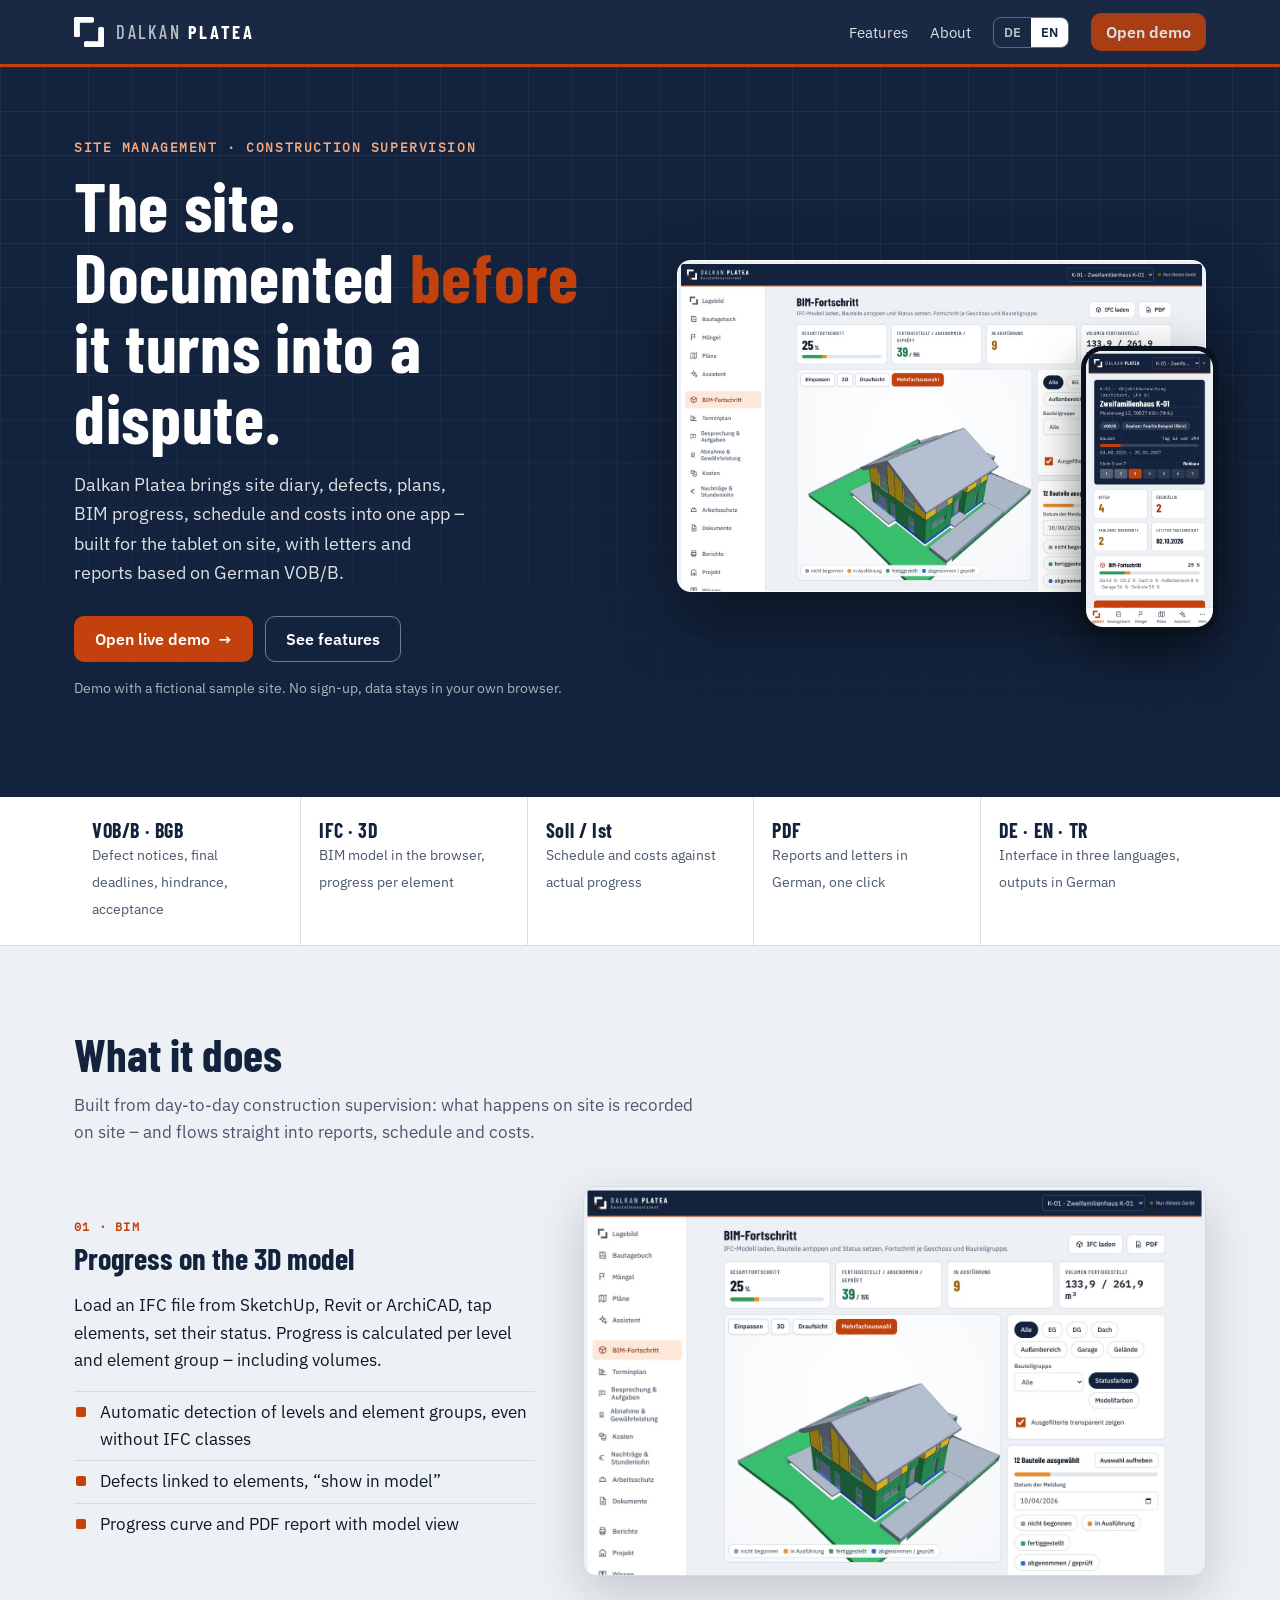
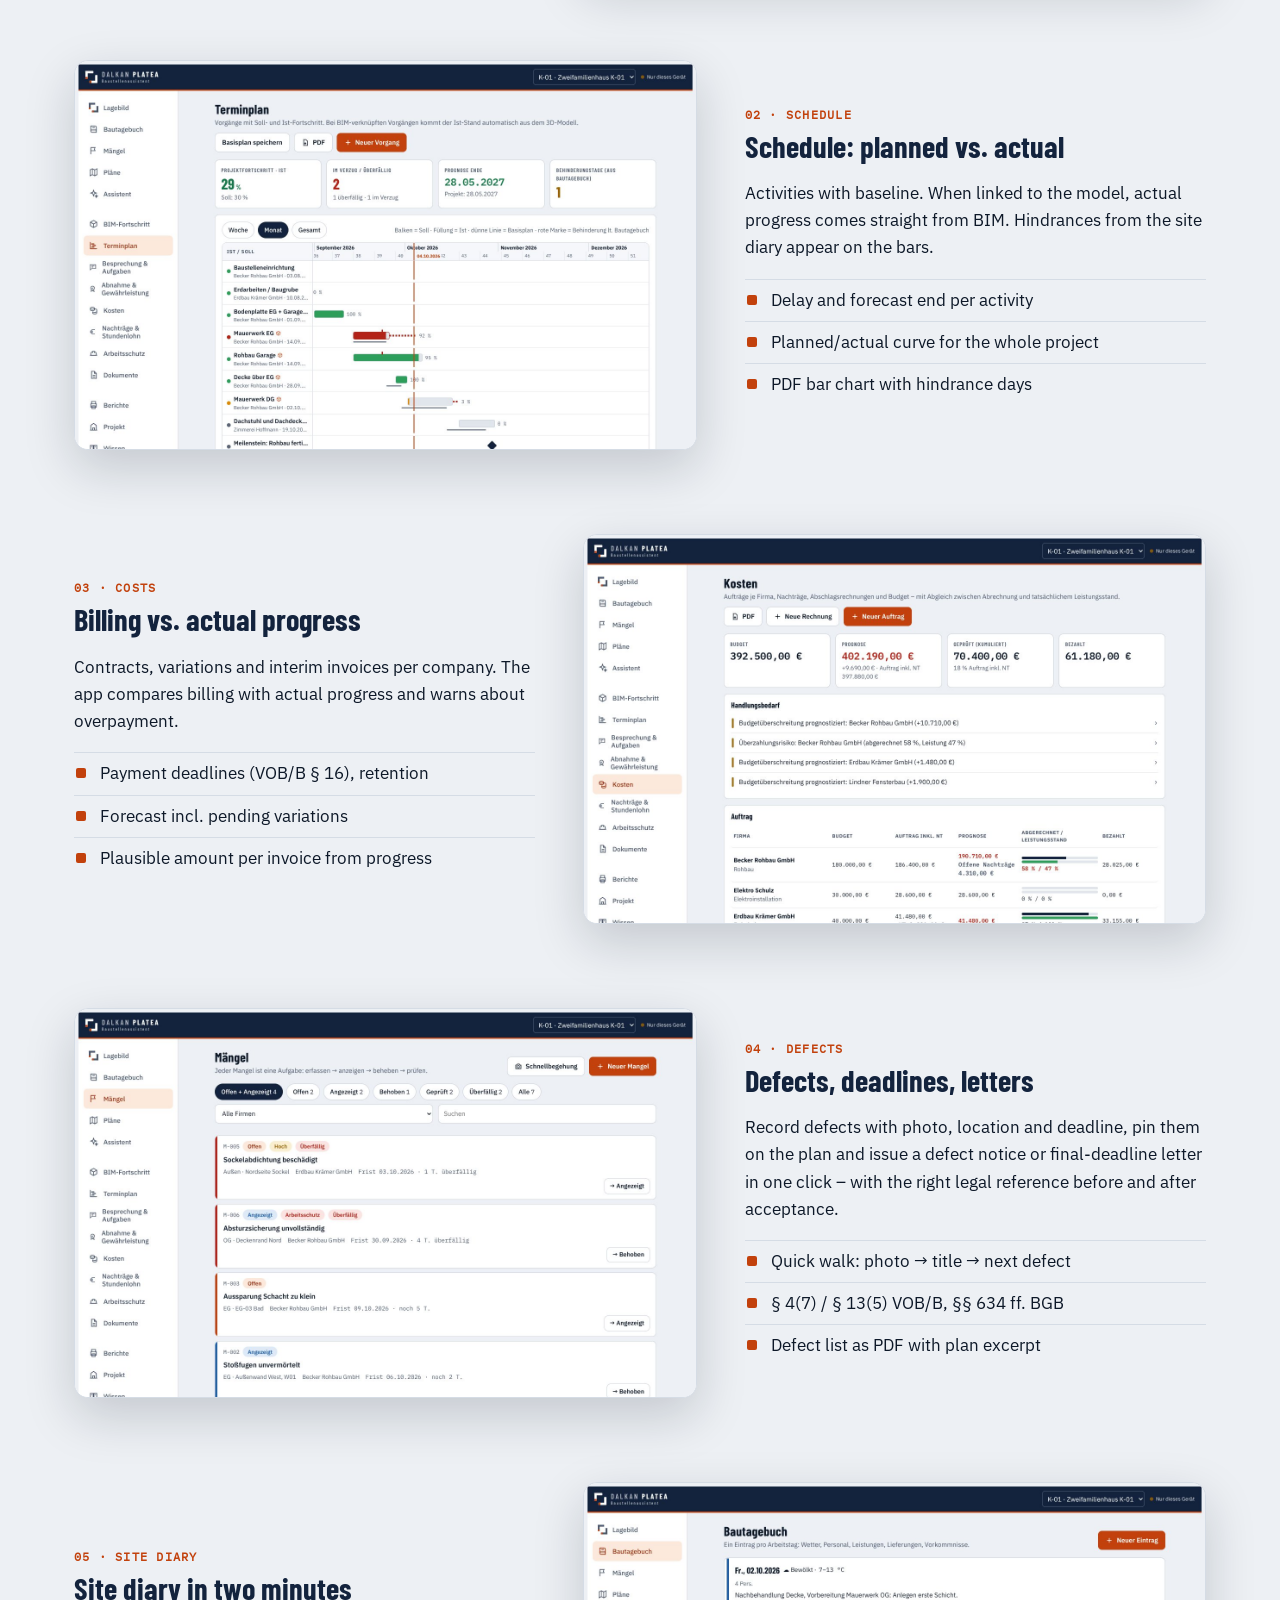
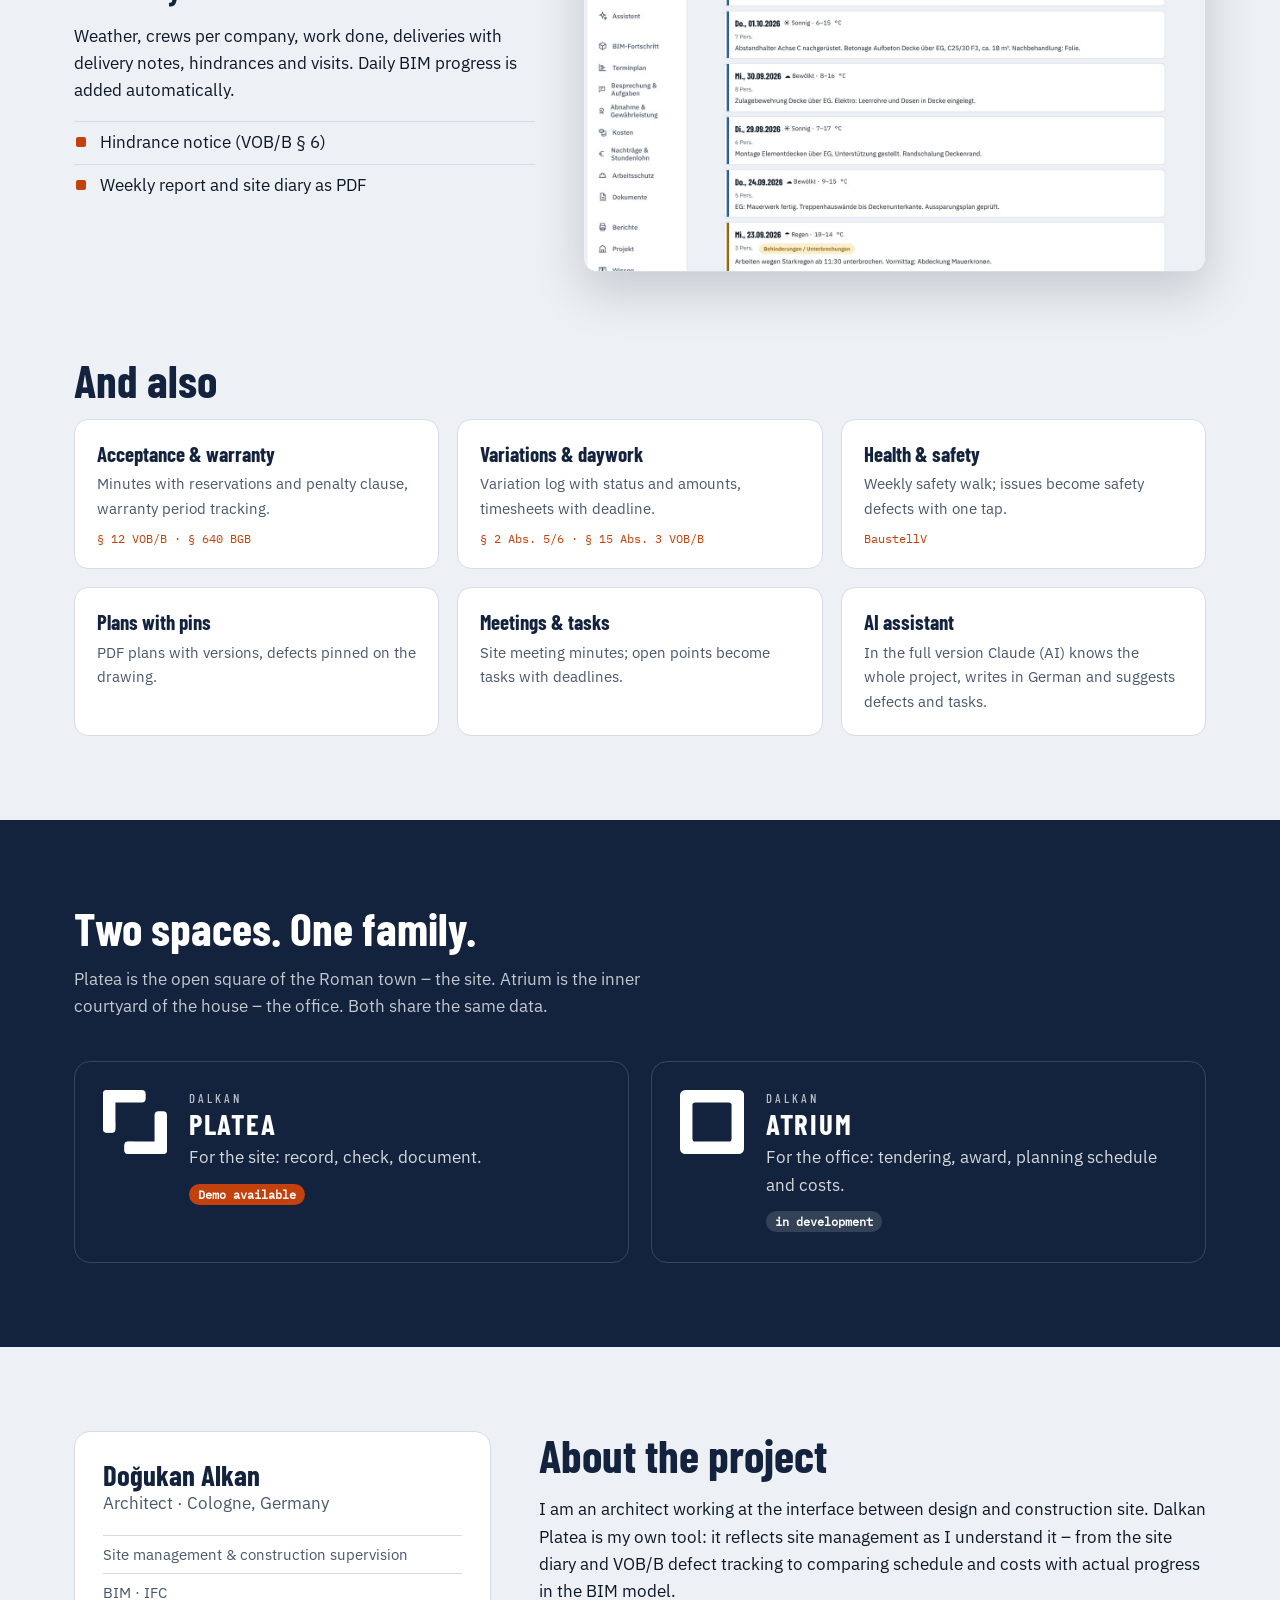
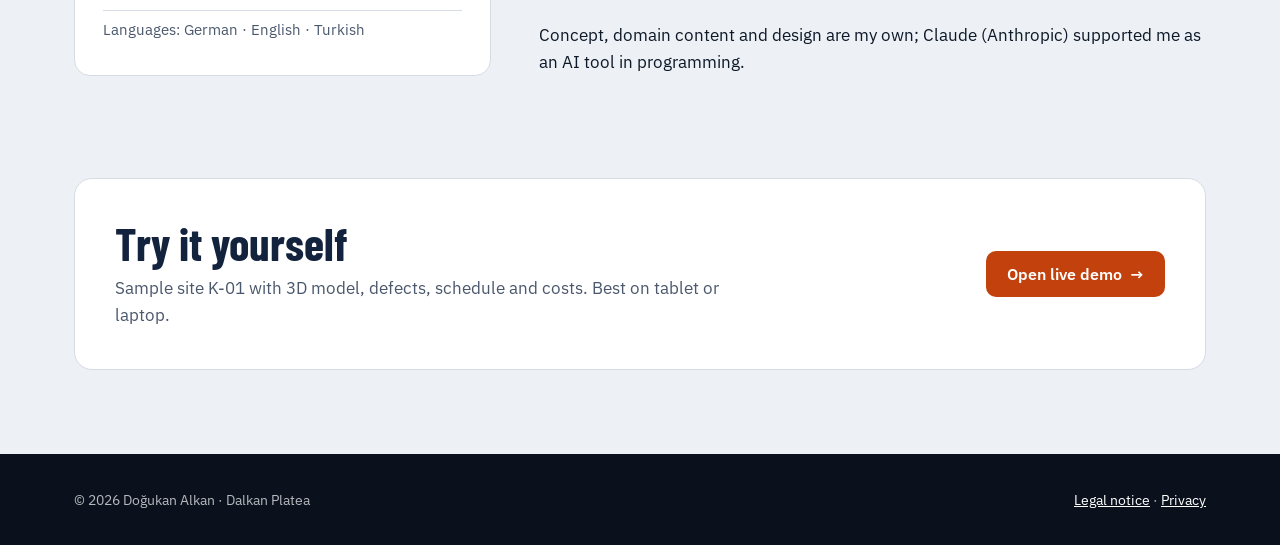
==== index.html @ f6ff1877 "Dalkan Platea: Startseite und Demo-App Co-Authored-By: Claude Opus 5.5 <noreply@anthropic.com> Claud" ====
<!doctype html>
<html lang="de">
<head>
<meta charset="utf-8">
<meta name="viewport" content="width=device-width,initial-scale=1">
<title>Dalkan Platea – Bauleitung digital</title>
<meta name="description" content="Dalkan Platea: Baustellen-App für Bauleitung und Objektüberwachung – Bautagebuch, Mängel, Pläne, BIM-Fortschritt, Terminplan und Kosten. Live-Demo.">
<meta name="theme-color" content="#13233D">
<link rel="icon" href="img/platea_icon.svg" type="image/svg+xml">
<link rel="apple-touch-icon" href="img/platea_app_icon_180.png">
<meta property="og:title" content="Dalkan Platea – Bauleitung digital">
<meta property="og:description" content="Bautagebuch, Mängel, Pläne, BIM-Fortschritt, Terminplan und Kosten in einer App. Live-Demo im Browser.">
<meta property="og:image" content="img/bim.jpg">
<style>
@font-face{font-family:"Barlow Condensed";font-weight:500;font-display:swap;src:url(fonts/barlowcond-500.woff) format("woff")}
@font-face{font-family:"Barlow Condensed";font-weight:600;font-display:swap;src:url(fonts/barlowcond-600.woff) format("woff")}
@font-face{font-family:"Barlow Condensed";font-weight:700;font-display:swap;src:url(fonts/barlowcond-700.woff) format("woff")}
@font-face{font-family:"IBM Plex Sans";font-weight:100 700;font-display:swap;src:url(fonts/plexsans-var.woff) format("woff")}
@font-face{font-family:"IBM Plex Mono";font-weight:400;font-display:swap;src:url(fonts/plexmono-400.woff) format("woff")}
:root{--navy:#13233D;--navy2:#0A111D;--ink:#0D1828;--muted:#4A576C;--line:#D5DCE5;--bg:#EDF0F4;--surface:#fff;--accent:#C2410C;--accent2:#9A3412;--soft:#FDE8DC;
  --fd:"Barlow Condensed","Arial Narrow",Arial,sans-serif;--fb:"IBM Plex Sans","Segoe UI",Roboto,Helvetica,Arial,sans-serif;--fm:"IBM Plex Mono",ui-monospace,Menlo,Consolas,monospace}
*{box-sizing:border-box}html{scroll-behavior:smooth}
body{margin:0;background:var(--bg);color:var(--ink);font:400 17px/1.6 var(--fb);-webkit-font-smoothing:antialiased}
a{color:inherit}img{max-width:100%;height:auto;display:block}
.wrap{max-width:1180px;margin:0 auto;padding:0 24px}
.lang-en [data-l=de],.lang-de [data-l=en]{display:none!important}
/* header */
header{position:sticky;top:0;z-index:20;background:rgba(19,35,61,.97);color:#fff;border-bottom:3px solid var(--accent)}
header .wrap{display:flex;align-items:center;gap:20px;height:64px}
.brand{display:flex;align-items:center;gap:12px;text-decoration:none}
.brand img{width:30px;height:30px;filter:brightness(0) invert(1)}
.brand .wm{font:700 1.15rem/1 var(--fd);letter-spacing:.14em}.brand .wm span{font-weight:500;opacity:.7;margin-right:.35em}
nav.top{margin-left:auto;display:flex;gap:22px;align-items:center;font-size:.95rem}
nav.top a{text-decoration:none;opacity:.85}nav.top a:hover{opacity:1}
.lang{display:flex;border:1px solid rgba(255,255,255,.3);border-radius:8px;overflow:hidden}
.lang button{background:none;border:0;color:#fff;font:600 .8rem var(--fb);padding:6px 10px;cursor:pointer;opacity:.7}
.lang button[aria-pressed=true]{background:#fff;color:var(--navy);opacity:1}
.btn{display:inline-flex;align-items:center;gap:8px;border-radius:10px;padding:12px 20px;font:600 1rem var(--fb);text-decoration:none;border:1px solid transparent;cursor:pointer}
.btn.primary{background:var(--accent);color:#fff}.btn.primary:hover{background:var(--accent2)}
.btn.ghost{border-color:rgba(255,255,255,.4);color:#fff}.btn.ghost:hover{background:rgba(255,255,255,.08)}
.btn.line{border-color:var(--line);background:#fff;color:var(--navy)}
@media(max-width:820px){nav.top a.nl{display:none}}
@media(max-width:560px){.brand .wm span{display:none}nav.top{gap:10px}header .btn{padding:7px 11px!important;font-size:.85rem}.lang button{padding:5px 8px}}
/* hero */
.hero{background:var(--navy);color:#fff;position:relative;overflow:hidden}
.hero::before{content:"";position:absolute;inset:0;background-image:linear-gradient(rgba(255,255,255,.05) 1px,transparent 1px),linear-gradient(90deg,rgba(255,255,255,.05) 1px,transparent 1px);background-size:44px 44px;mask-image:linear-gradient(180deg,#000 30%,transparent)}
.hero .wrap{position:relative;display:grid;grid-template-columns:1.05fr 1fr;gap:48px;align-items:center;padding-top:72px;padding-bottom:84px}
.kicker{font:600 .82rem var(--fm);letter-spacing:.12em;text-transform:uppercase;color:#F5A97F}
.hero h1{font:700 clamp(2.6rem,5.4vw,4.4rem)/1.02 var(--fd);letter-spacing:.01em;margin:14px 0 18px}
.hero h1 em{font-style:normal;color:var(--accent)}
.hero p.lead{font-size:1.15rem;opacity:.86;max-width:36ch;margin:0 0 28px}
.cta{display:flex;gap:12px;flex-wrap:wrap}
.hero .shots{position:relative}
.frame{border-radius:14px;overflow:hidden;box-shadow:0 30px 70px rgba(0,0,0,.45);border:1px solid rgba(255,255,255,.12);background:#fff}
.hero .phone{position:absolute;right:-12px;bottom:-40px;width:26%;border-radius:22px;border:5px solid #0A111D;box-shadow:0 20px 50px rgba(0,0,0,.5);overflow:hidden}
.note{font-size:.85rem;opacity:.65;margin-top:16px}
@media(max-width:900px){.hero .wrap{grid-template-columns:1fr;padding-top:48px}.hero .phone{width:34%;right:8px}}
/* facts */
.facts{background:#fff;border-bottom:1px solid var(--line)}
.facts .wrap{display:grid;grid-template-columns:repeat(5,1fr);gap:0}
.fact{padding:22px 18px;border-left:1px solid var(--line)}.fact:first-child{border-left:0}
.fact b{display:block;font:700 1.25rem/1.1 var(--fd);letter-spacing:.03em;color:var(--navy)}.fact span{font-size:.88rem;color:var(--muted)}
@media(max-width:900px){.facts .wrap{grid-template-columns:1fr 1fr}.fact{border-left:0;border-top:1px solid var(--line)}}
/* sections */
section.s{padding:84px 0}
h2{font:700 clamp(2rem,3.6vw,2.9rem)/1.05 var(--fd);margin:0 0 14px;color:var(--navy)}
.sub{color:var(--muted);max-width:62ch;margin:0 0 40px}
.feat{display:grid;grid-template-columns:1fr 1.35fr;gap:48px;align-items:center;margin:0 0 84px}
.feat:nth-child(even){grid-template-columns:1.35fr 1fr}.feat:nth-child(even) .txt{order:2}
.feat:last-child{margin-bottom:0}
.feat h3{font:700 1.9rem/1.1 var(--fd);color:var(--navy);margin:8px 0 12px}
.feat .tag{font:600 .78rem var(--fm);letter-spacing:.1em;color:var(--accent);text-transform:uppercase}
.feat ul{padding:0;margin:16px 0 0;list-style:none}.feat li{padding:7px 0 7px 26px;position:relative;border-top:1px solid var(--line)}
.feat li::before{content:"";position:absolute;left:2px;top:15px;width:10px;height:10px;background:var(--accent);border-radius:2px}
.feat .frame{box-shadow:0 18px 50px rgba(13,24,40,.18);border-color:var(--line)}
@media(max-width:900px){.feat,.feat:nth-child(even){grid-template-columns:1fr;gap:22px}.feat:nth-child(even) .txt{order:0}}
.grid{display:grid;grid-template-columns:repeat(3,1fr);gap:18px}
.card{background:#fff;border:1px solid var(--line);border-radius:14px;padding:22px}
.card h4{font:700 1.3rem/1.15 var(--fd);margin:0 0 6px;color:var(--navy)}.card p{margin:0;color:var(--muted);font-size:.95rem}
.card .ref{font:400 .78rem var(--fm);color:var(--accent);margin-top:10px;display:block}
@media(max-width:900px){.grid{grid-template-columns:1fr}}
.dark{background:var(--navy);color:#fff}.dark h2{color:#fff}.dark .sub{color:rgba(255,255,255,.75)}
.twins{display:grid;grid-template-columns:1fr 1fr;gap:22px}
.twin{border:1px solid rgba(255,255,255,.16);border-radius:16px;padding:28px;display:flex;gap:22px;align-items:flex-start}
.twin img{width:64px;height:64px;filter:brightness(0) invert(1)}
.twin h3{font:700 1.8rem/1 var(--fd);letter-spacing:.06em;margin:0 0 4px}.twin h3 small{display:block;font:500 .8rem var(--fd);letter-spacing:.24em;opacity:.7;margin-bottom:4px}
.twin p{margin:6px 0 0;opacity:.82}.pill{display:inline-block;font:600 .75rem var(--fm);padding:3px 9px;border-radius:999px;background:var(--accent);margin-top:12px}
.pill.off{background:rgba(255,255,255,.14)}
@media(max-width:820px){.twins{grid-template-columns:1fr}}
.about{display:grid;grid-template-columns:1fr 1.6fr;gap:48px;align-items:start}
.about .who{background:#fff;border:1px solid var(--line);border-radius:16px;padding:28px}
.about .who b{font:700 1.8rem/1.05 var(--fd);color:var(--navy);display:block}.about .who span{color:var(--muted)}
.about .who ul{list-style:none;padding:0;margin:18px 0 0;font-size:.95rem}.about .who li{padding:6px 0;border-top:1px solid var(--line)}
@media(max-width:820px){.about{grid-template-columns:1fr}}
.demo-box{background:#fff;border:1px solid var(--line);border-radius:18px;padding:40px;display:flex;gap:30px;align-items:center;justify-content:space-between;flex-wrap:wrap}
.demo-box h2{margin:0}
footer{background:var(--navy2);color:rgba(255,255,255,.7);font-size:.9rem;padding:34px 0}
footer .wrap{display:flex;gap:18px;justify-content:space-between;flex-wrap:wrap}footer a{color:#fff}
</style>
</head>
<body class="lang-de">
<header><div class="wrap">
  <a class="brand" href="#top"><img src="img/platea.svg" alt=""><span class="wm"><span>DALKAN</span>PLATEA</span></a>
  <nav class="top">
    <a class="nl" href="#funktionen"><span data-l="de">Funktionen</span><span data-l="en">Features</span></a>
    <a class="nl" href="#ueber"><span data-l="de">Über mich</span><span data-l="en">About</span></a>
    <div class="lang" role="group" aria-label="Sprache"><button data-set="de" aria-pressed="true">DE</button><button data-set="en" aria-pressed="false">EN</button></div>
    <a class="btn primary" href="app/" style="padding:8px 14px;white-space:nowrap"><span data-l="de">Demo öffnen</span><span data-l="en">Open demo</span></a>
  </nav>
</div></header>

<section class="hero" id="top"><div class="wrap">
  <div>
    <div class="kicker"><span data-l="de">Bauleitung · Objektüberwachung · LPH 8</span><span data-l="en">Site management · Construction supervision</span></div>
    <h1><span data-l="de">Die Baustelle.<br>Dokumentiert, <em>bevor</em> es Streit gibt.</span><span data-l="en">The site.<br>Documented <em>before</em> it turns into a dispute.</span></h1>
    <p class="lead"><span data-l="de">Dalkan Platea bündelt Bautagebuch, Mängel, Pläne, BIM-Fortschritt, Terminplan und Kosten in einer App – für das Tablet auf der Baustelle, mit Schreiben und Berichten nach VOB/B.</span><span data-l="en">Dalkan Platea brings site diary, defects, plans, BIM progress, schedule and costs into one app – built for the tablet on site, with letters and reports based on German VOB/B.</span></p>
    <div class="cta"><a class="btn primary" href="app/"><span data-l="de">Live-Demo öffnen</span><span data-l="en">Open live demo</span> →</a><a class="btn ghost" href="#funktionen"><span data-l="de">Funktionen ansehen</span><span data-l="en">See features</span></a></div>
    <p class="note"><span data-l="de">Demo mit fiktiver Musterbaustelle. Keine Anmeldung, Daten bleiben im eigenen Browser.</span><span data-l="en">Demo with a fictional sample site. No sign-up, data stays in your own browser.</span></p>
  </div>
  <div class="shots"><div class="frame"><img src="img/bim.jpg" alt="BIM-Fortschritt am IFC-Modell" width="1440" height="900"></div><div class="phone"><img src="img/lage_m.jpg" alt="Lagebild auf dem Smartphone"></div></div>
</div></section>

<div class="facts"><div class="wrap">
  <div class="fact"><b>VOB/B · BGB</b><span data-l="de">Mängelanzeige, Nachfrist, Behinderung, Abnahme</span><span data-l="en">Defect notices, final deadlines, hindrance, acceptance</span></div>
  <div class="fact"><b>IFC · 3D</b><span data-l="de">BIM-Modell direkt im Browser, Fortschritt je Bauteil</span><span data-l="en">BIM model in the browser, progress per element</span></div>
  <div class="fact"><b>Soll / Ist</b><span data-l="de">Terminplan und Kosten am realen Leistungsstand</span><span data-l="en">Schedule and costs against actual progress</span></div>
  <div class="fact"><b>PDF</b><span data-l="de">Berichte und Schreiben auf Deutsch, auf Knopfdruck</span><span data-l="en">Reports and letters in German, one click</span></div>
  <div class="fact"><b>DE · EN · TR</b><span data-l="de">Oberfläche dreisprachig, Ausgaben auf Deutsch</span><span data-l="en">Interface in three languages, outputs in German</span></div>
</div></div>

<section class="s" id="funktionen"><div class="wrap">
  <h2><span data-l="de">Was die App kann</span><span data-l="en">What it does</span></h2>
  <p class="sub"><span data-l="de">Entstanden aus dem Alltag der Objektüberwachung: Was auf der Baustelle passiert, wird dort erfasst – und landet sofort in Bericht, Termin und Kosten.</span><span data-l="en">Built from day-to-day construction supervision: what happens on site is recorded on site – and flows straight into reports, schedule and costs.</span></p>

  <div class="feat"><div class="txt"><div class="tag">01 · BIM</div><h3><span data-l="de">Baufortschritt am 3D-Modell</span><span data-l="en">Progress on the 3D model</span></h3>
    <p><span data-l="de">IFC-Datei aus SketchUp, Revit oder ArchiCAD laden, Bauteile antippen, Status setzen. Der Fortschritt wird je Geschoss und Bauteilgruppe berechnet – inklusive Volumen.</span><span data-l="en">Load an IFC file from SketchUp, Revit or ArchiCAD, tap elements, set their status. Progress is calculated per level and element group – including volumes.</span></p>
    <ul><li><span data-l="de">Automatische Erkennung von Geschossen und Bauteilgruppen, auch bei Modellen ohne IFC-Klassen</span><span data-l="en">Automatic detection of levels and element groups, even without IFC classes</span></li><li><span data-l="de">Mängel direkt am Bauteil, „Im Modell zeigen“</span><span data-l="en">Defects linked to elements, “show in model”</span></li><li><span data-l="de">Fortschrittskurve und PDF-Bericht mit Modellansicht</span><span data-l="en">Progress curve and PDF report with model view</span></li></ul></div>
    <div class="frame"><img src="img/bim.jpg" alt="" loading="lazy" width="1440" height="900"></div></div>

  <div class="feat"><div class="txt"><div class="tag">02 · <span data-l="de">Termine</span><span data-l="en">Schedule</span></div><h3><span data-l="de">Terminplan mit Soll-Ist-Vergleich</span><span data-l="en">Schedule: planned vs. actual</span></h3>
    <p><span data-l="de">Vorgänge mit Basisplan. Ist der Vorgang mit dem Modell verknüpft, kommt der Ist-Stand automatisch aus dem BIM-Fortschritt. Behinderungen aus dem Bautagebuch erscheinen direkt im Balken.</span><span data-l="en">Activities with baseline. When linked to the model, actual progress comes straight from BIM. Hindrances from the site diary appear on the bars.</span></p>
    <ul><li><span data-l="de">Verzug und Prognose-Ende je Vorgang</span><span data-l="en">Delay and forecast end per activity</span></li><li><span data-l="de">Soll-Ist-Kurve für das Gesamtprojekt</span><span data-l="en">Planned/actual curve for the whole project</span></li><li><span data-l="de">PDF-Balkenplan mit Behinderungstagen</span><span data-l="en">PDF bar chart with hindrance days</span></li></ul></div>
    <div class="frame"><img src="img/termine.jpg" alt="" loading="lazy" width="1440" height="900"></div></div>

  <div class="feat"><div class="txt"><div class="tag">03 · <span data-l="de">Kosten</span><span data-l="en">Costs</span></div><h3><span data-l="de">Abrechnung gegen Leistungsstand</span><span data-l="en">Billing vs. actual progress</span></h3>
    <p><span data-l="de">Aufträge, Nachträge und Abschlagsrechnungen je Firma. Die App vergleicht die Abrechnung mit dem tatsächlichen Leistungsstand und warnt vor Überzahlung.</span><span data-l="en">Contracts, variations and interim invoices per company. The app compares billing with actual progress and warns about overpayment.</span></p>
    <ul><li><span data-l="de">Prüffristen nach VOB/B § 16, Sicherheitseinbehalt</span><span data-l="en">Payment deadlines (VOB/B § 16), retention</span></li><li><span data-l="de">Prognose inklusive offener Nachträge</span><span data-l="en">Forecast incl. pending variations</span></li><li><span data-l="de">Plausibler Betrag je Rechnung aus dem Leistungsstand</span><span data-l="en">Plausible amount per invoice from progress</span></li></ul></div>
    <div class="frame"><img src="img/kosten.jpg" alt="" loading="lazy" width="1440" height="900"></div></div>

  <div class="feat"><div class="txt"><div class="tag">04 · <span data-l="de">Mängel</span><span data-l="en">Defects</span></div><h3><span data-l="de">Mängel, Fristen, Schreiben</span><span data-l="en">Defects, deadlines, letters</span></h3>
    <p><span data-l="de">Mängel mit Foto, Ort und Frist erfassen, auf dem Plan verorten und mit einem Klick als Mängelanzeige oder Nachfristsetzung versenden – mit dem passenden Paragraphen vor und nach der Abnahme.</span><span data-l="en">Record defects with photo, location and deadline, pin them on the plan and issue a defect notice or final-deadline letter in one click – with the right legal reference before and after acceptance.</span></p>
    <ul><li><span data-l="de">Schnellbegehung: Foto → Titel → nächster Mangel</span><span data-l="en">Quick walk: photo → title → next defect</span></li><li><span data-l="de">§ 4 Abs. 7 / § 13 Abs. 5 VOB/B, §§ 634 ff. BGB</span><span data-l="en">§ 4(7) / § 13(5) VOB/B, §§ 634 ff. BGB</span></li><li><span data-l="de">Mängelliste als PDF mit Planausschnitt</span><span data-l="en">Defect list as PDF with plan excerpt</span></li></ul></div>
    <div class="frame"><img src="img/defects.jpg" alt="" loading="lazy" width="1440" height="900"></div></div>

  <div class="feat"><div class="txt"><div class="tag">05 · <span data-l="de">Bautagebuch</span><span data-l="en">Site diary</span></div><h3><span data-l="de">Bautagebuch in zwei Minuten</span><span data-l="en">Site diary in two minutes</span></h3>
    <p><span data-l="de">Wetter, Personal je Firma, Leistungen, Lieferungen mit Lieferscheinen, Behinderungen und Besuche. Der Tagesfortschritt aus dem BIM-Modell wird automatisch ergänzt.</span><span data-l="en">Weather, crews per company, work done, deliveries with delivery notes, hindrances and visits. Daily BIM progress is added automatically.</span></p>
    <ul><li><span data-l="de">Behinderungsanzeige nach § 6 VOB/B</span><span data-l="en">Hindrance notice (VOB/B § 6)</span></li><li><span data-l="de">Wochenbericht und Bautagebuch als PDF</span><span data-l="en">Weekly report and site diary as PDF</span></li></ul></div>
    <div class="frame"><img src="img/diary.jpg" alt="" loading="lazy" width="1440" height="900"></div></div>
</div></section>

<section class="s" style="padding-top:0"><div class="wrap">
  <h2><span data-l="de">Und außerdem</span><span data-l="en">And also</span></h2>
  <div class="grid">
    <div class="card"><h4><span data-l="de">Abnahme &amp; Gewährleistung</span><span data-l="en">Acceptance &amp; warranty</span></h4><p><span data-l="de">Protokolle mit Vorbehalten und Vertragsstrafe, Überwachung der Gewährleistungsfristen.</span><span data-l="en">Minutes with reservations and penalty clause, warranty period tracking.</span></p><span class="ref">§ 12 VOB/B · § 640 BGB</span></div>
    <div class="card"><h4><span data-l="de">Nachträge &amp; Stundenlohn</span><span data-l="en">Variations &amp; daywork</span></h4><p><span data-l="de">Nachtragsübersicht mit Status und Beträgen, Stundenzettel mit Frist.</span><span data-l="en">Variation log with status and amounts, timesheets with deadline.</span></p><span class="ref">§ 2 Abs. 5/6 · § 15 Abs. 3 VOB/B</span></div>
    <div class="card"><h4><span data-l="de">Arbeitsschutz</span><span data-l="en">Health &amp; safety</span></h4><p><span data-l="de">Wöchentliche Sicherheitsbegehung; Mängel mit einem Tipp als Arbeitsschutz-Mangel.</span><span data-l="en">Weekly safety walk; issues become safety defects with one tap.</span></p><span class="ref">BaustellV</span></div>
    <div class="card"><h4><span data-l="de">Pläne mit Pins</span><span data-l="en">Plans with pins</span></h4><p><span data-l="de">PDF-Pläne mit Versionen, Mängel direkt auf dem Plan verortet.</span><span data-l="en">PDF plans with versions, defects pinned on the drawing.</span></p></div>
    <div class="card"><h4><span data-l="de">Besprechungen &amp; Aufgaben</span><span data-l="en">Meetings &amp; tasks</span></h4><p><span data-l="de">Baubesprechungsprotokolle, offene Punkte werden zu Aufgaben mit Frist.</span><span data-l="en">Site meeting minutes; open points become tasks with deadlines.</span></p></div>
    <div class="card"><h4><span data-l="de">KI-Assistent</span><span data-l="en">AI assistant</span></h4><p><span data-l="de">In der Vollversion kennt Claude (KI) das ganze Projekt, formuliert Texte auf Deutsch und schlägt Mängel und Aufgaben vor.</span><span data-l="en">In the full version Claude (AI) knows the whole project, writes in German and suggests defects and tasks.</span></p></div>
  </div>
</div></section>

<section class="s dark"><div class="wrap">
  <h2><span data-l="de">Zwei Räume. Eine Familie.</span><span data-l="en">Two spaces. One family.</span></h2>
  <p class="sub"><span data-l="de">Platea ist der offene Platz der römischen Stadt – die Baustelle. Atrium ist der Innenhof des Hauses – das Büro. Beide teilen dieselben Daten.</span><span data-l="en">Platea is the open square of the Roman town – the site. Atrium is the inner courtyard of the house – the office. Both share the same data.</span></p>
  <div class="twins">
    <div class="twin"><img src="img/platea.svg" alt=""><div><h3><small>DALKAN</small>PLATEA</h3><p><span data-l="de">Für die Baustelle: erfassen, prüfen, dokumentieren.</span><span data-l="en">For the site: record, check, document.</span></p><span class="pill"><span data-l="de">Demo verfügbar</span><span data-l="en">Demo available</span></span></div></div>
    <div class="twin"><img src="img/atrium.svg" alt=""><div><h3><small>DALKAN</small>ATRIUM</h3><p><span data-l="de">Für das Büro: Ausschreibung, Vergabe, Termine und Kosten planen.</span><span data-l="en">For the office: tendering, award, planning schedule and costs.</span></p><span class="pill off"><span data-l="de">in Entwicklung</span><span data-l="en">in development</span></span></div></div>
  </div>
</div></section>

<section class="s" id="ueber"><div class="wrap about">
  <div class="who"><b>Doğukan Alkan</b><span data-l="de">Architekt · Köln</span><span data-l="en">Architect · Cologne, Germany</span>
    <ul><li><span data-l="de">Bauleitung &amp; Objektüberwachung (LPH 8)</span><span data-l="en">Site management &amp; construction supervision</span></li><li><span data-l="de">BIM · IFC</span><span data-l="en">BIM · IFC</span></li><li><span data-l="de">Sprachen: Deutsch · Englisch · Türkisch</span><span data-l="en">Languages: German · English · Turkish</span></li></ul></div>
  <div><h2><span data-l="de">Über das Projekt</span><span data-l="en">About the project</span></h2>
    <p><span data-l="de">Ich bin Architekt und arbeite an der Schnittstelle zwischen Planung und Baustelle. Dalkan Platea ist mein eigenes Werkzeug: Es bildet die Abläufe der Bauleitung so ab, wie ich sie verstehe – vom Bautagebuch über die Mängelverfolgung nach VOB/B bis zum Abgleich von Terminplan und Kosten mit dem tatsächlichen Baufortschritt im BIM-Modell.</span><span data-l="en">I am an architect working at the interface between design and construction site. Dalkan Platea is my own tool: it reflects site management as I understand it – from the site diary and VOB/B defect tracking to comparing schedule and costs with actual progress in the BIM model.</span></p>
    <p><span data-l="de">Konzept, Fachinhalte und Gestaltung stammen von mir; bei der Programmierung hat mich Claude (Anthropic) als KI-Werkzeug unterstützt.</span><span data-l="en">Concept, domain content and design are my own; Claude (Anthropic) supported me as an AI tool in programming.</span></p>
  </div>
</div></section>

<section class="s" style="padding-top:0"><div class="wrap"><div class="demo-box">
  <div><h2><span data-l="de">Selbst ausprobieren</span><span data-l="en">Try it yourself</span></h2><p class="sub" style="margin:8px 0 0"><span data-l="de">Musterbaustelle K-01 mit 3D-Modell, Mängeln, Terminplan und Kosten. Am besten auf Tablet oder Laptop.</span><span data-l="en">Sample site K-01 with 3D model, defects, schedule and costs. Best on tablet or laptop.</span></p></div>
  <a class="btn primary" href="app/"><span data-l="de">Live-Demo öffnen</span><span data-l="en">Open live demo</span> →</a>
</div></div></section>

<footer><div class="wrap"><span>© 2026 Doğukan Alkan · Dalkan Platea</span><span><a href="impressum.html"><span data-l="de">Impressum</span><span data-l="en">Legal notice</span></a> · <a href="datenschutz.html"><span data-l="de">Datenschutz</span><span data-l="en">Privacy</span></a></span></div></footer>
<script>
(function(){var b=document.body,set=function(l){b.className='lang-'+l;document.documentElement.lang=l;document.querySelectorAll('.lang button').forEach(function(x){x.setAttribute('aria-pressed',x.dataset.set===l)});try{localStorage.setItem('dp.lang',l)}catch(e){}};
var l=null;try{l=localStorage.getItem('dp.lang')}catch(e){}if(!l)l=(navigator.language||'').slice(0,2)==='en'?'en':'de';set(l==='en'?'en':'de');
document.querySelectorAll('.lang button').forEach(function(x){x.addEventListener('click',function(){set(x.dataset.set)})})})();
</script>
</body>
</html>
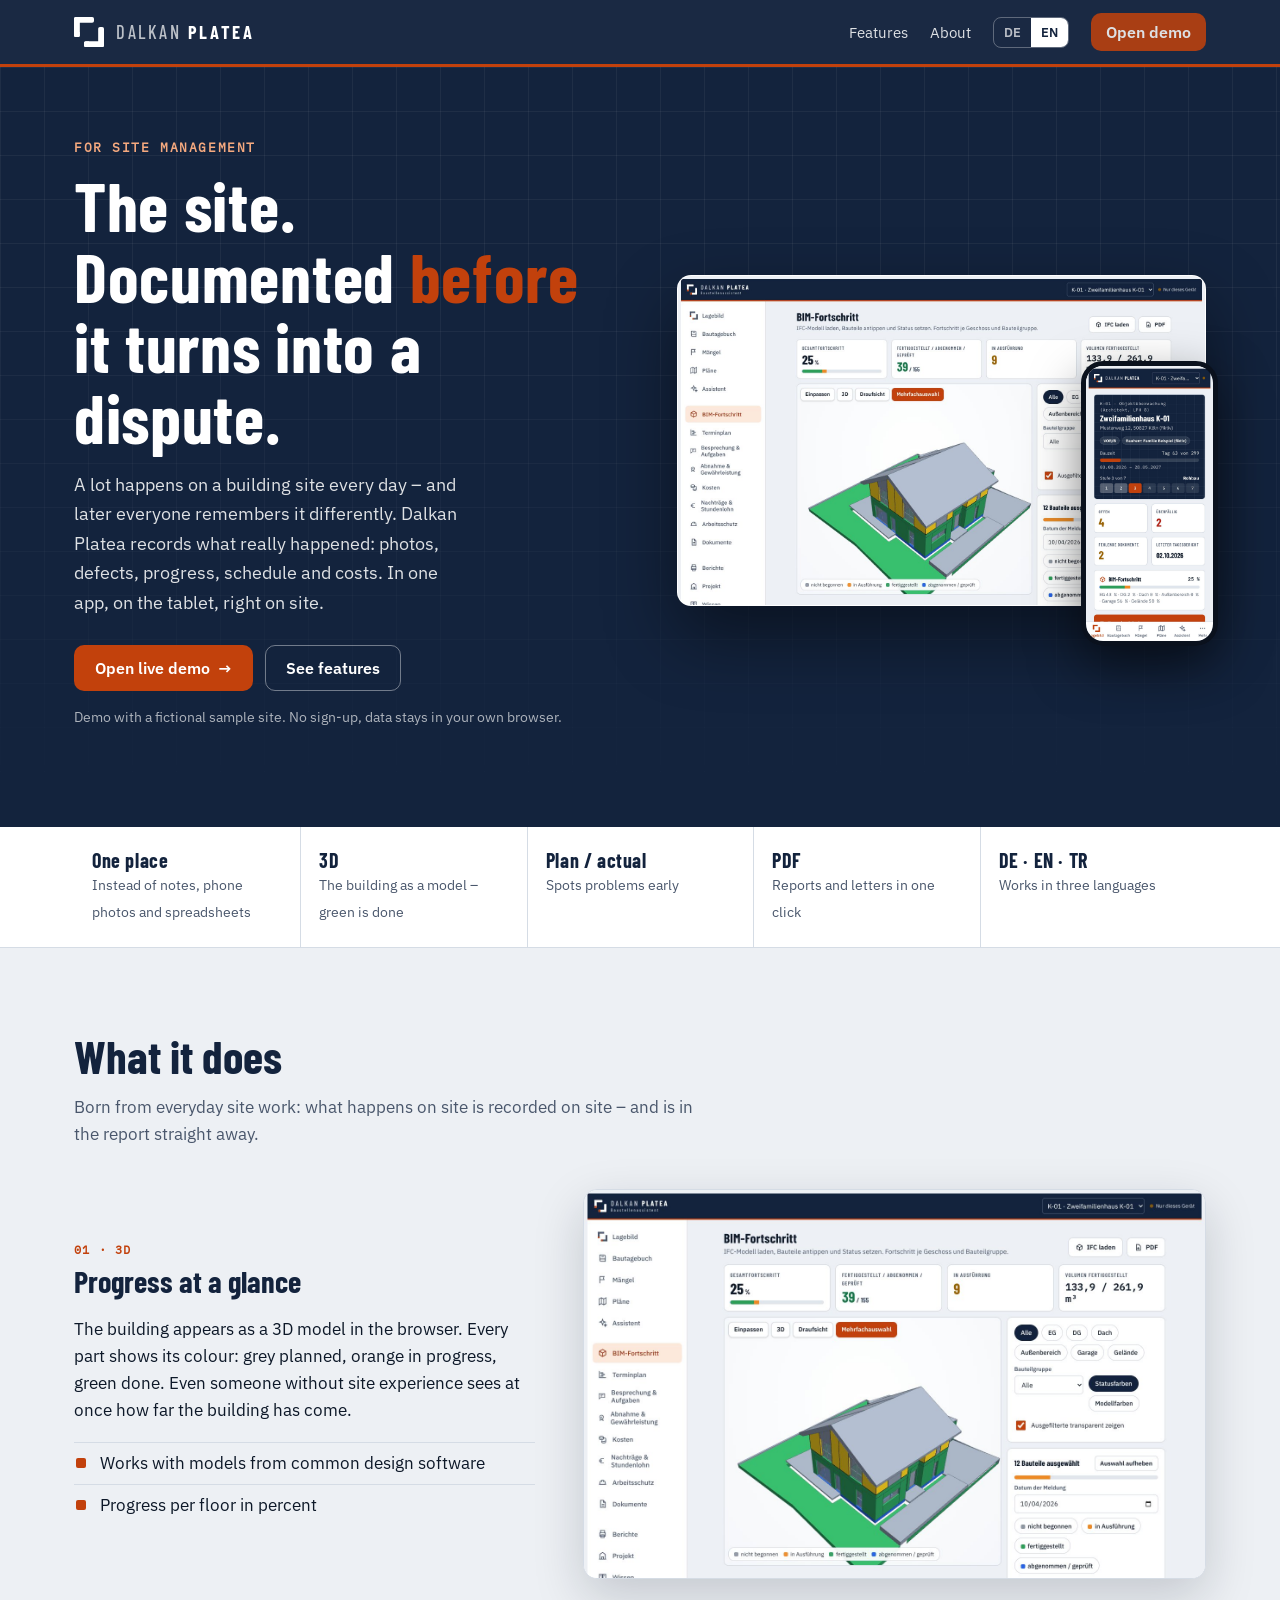
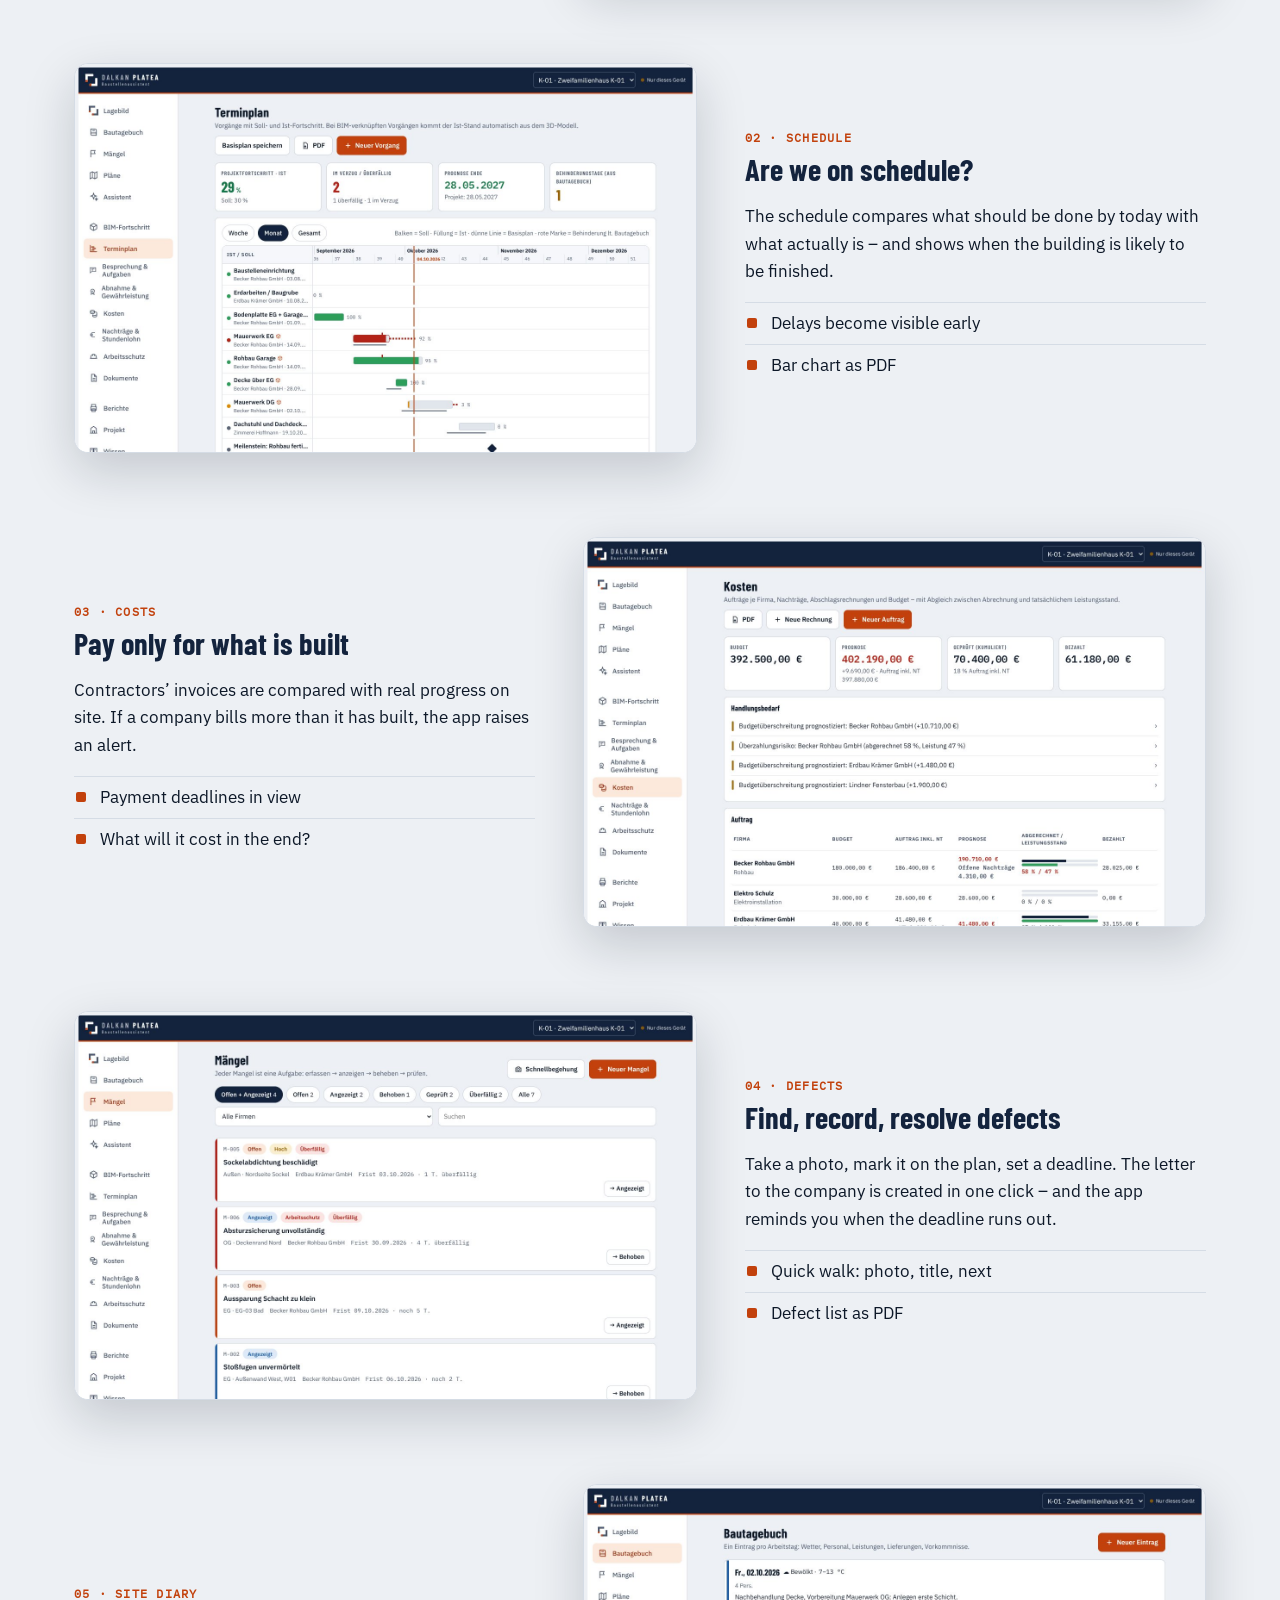
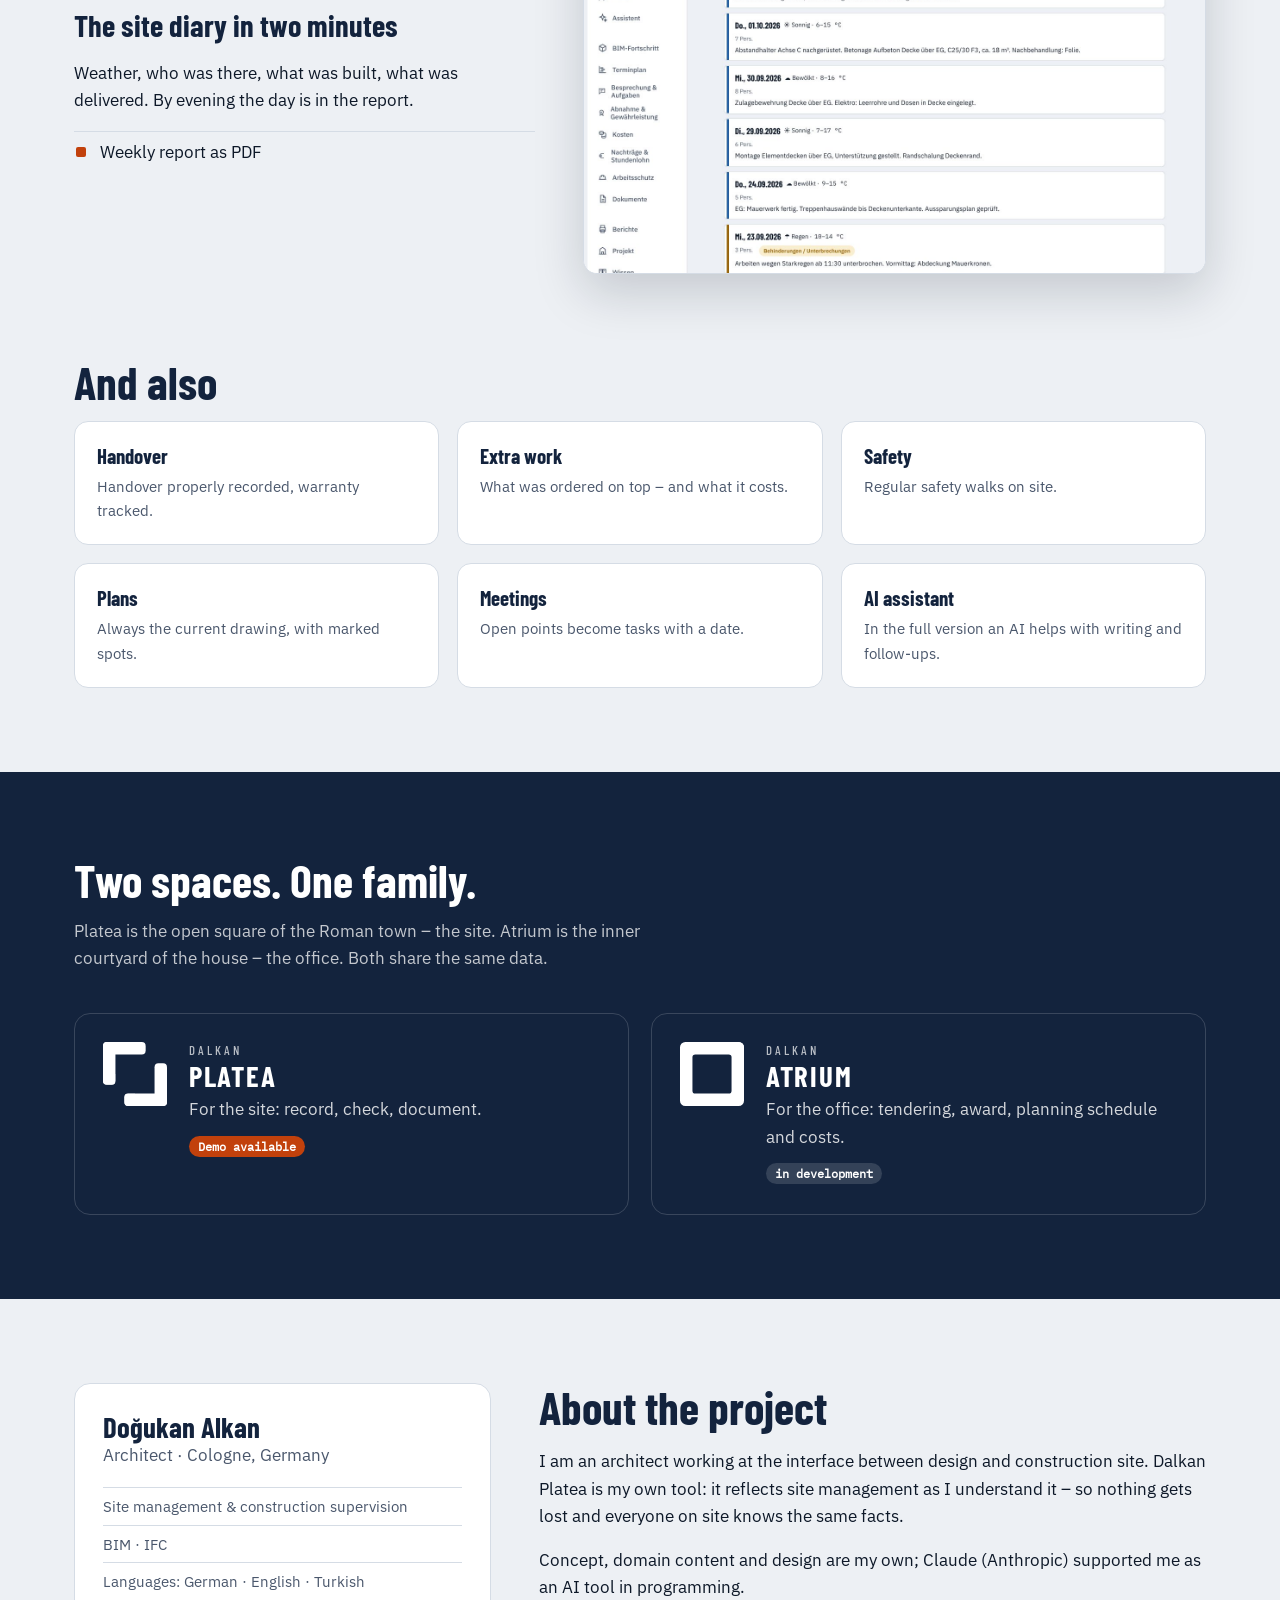
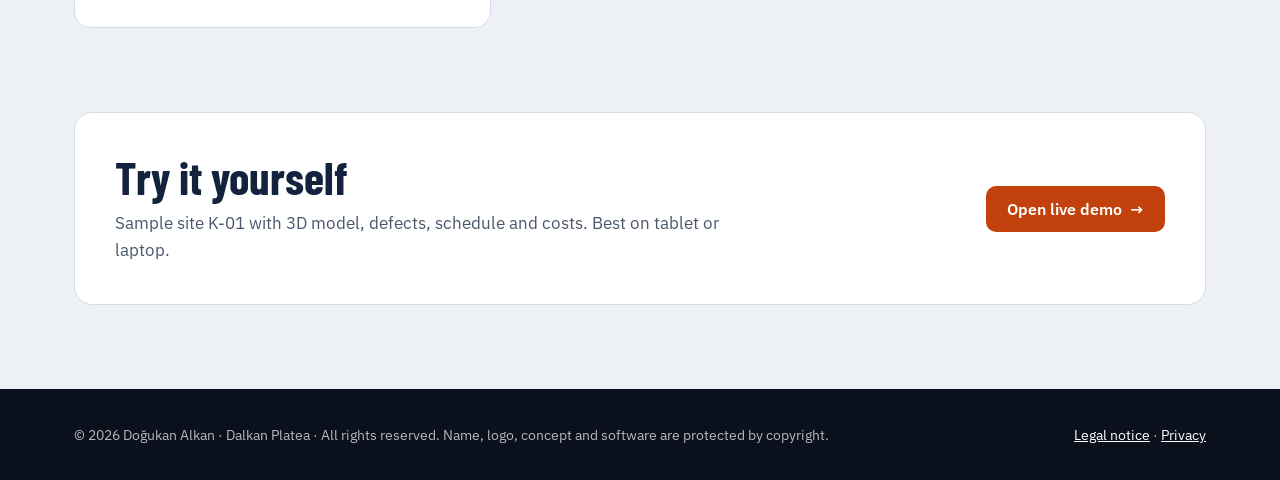
==== commit 1549649f: "Urheberrechtsschutz: Lizenz, einfachere Startseite, geschützte Demo - LICENSE (Alle Rechte vorbehalt" ====
--- a/index.html
+++ b/index.html
@@ -111,62 +111,62 @@
 
 <section class="hero" id="top"><div class="wrap">
   <div>
-    <div class="kicker"><span data-l="de">Bauleitung · Objektüberwachung · LPH 8</span><span data-l="en">Site management · Construction supervision</span></div>
+    <div class="kicker"><span data-l="de">Für Bauleitung und Objektüberwachung</span><span data-l="en">For site management</span></div>
     <h1><span data-l="de">Die Baustelle.<br>Dokumentiert, <em>bevor</em> es Streit gibt.</span><span data-l="en">The site.<br>Documented <em>before</em> it turns into a dispute.</span></h1>
-    <p class="lead"><span data-l="de">Dalkan Platea bündelt Bautagebuch, Mängel, Pläne, BIM-Fortschritt, Terminplan und Kosten in einer App – für das Tablet auf der Baustelle, mit Schreiben und Berichten nach VOB/B.</span><span data-l="en">Dalkan Platea brings site diary, defects, plans, BIM progress, schedule and costs into one app – built for the tablet on site, with letters and reports based on German VOB/B.</span></p>
+    <p class="lead"><span data-l="de">Auf einer Baustelle passiert jeden Tag viel – und später erinnert sich jeder anders. Dalkan Platea hält fest, was wirklich war: Fotos, Mängel, Fortschritt, Termine und Kosten. In einer App, auf dem Tablet, direkt vor Ort.</span><span data-l="en">A lot happens on a building site every day – and later everyone remembers it differently. Dalkan Platea records what really happened: photos, defects, progress, schedule and costs. In one app, on the tablet, right on site.</span></p>
     <div class="cta"><a class="btn primary" href="app/"><span data-l="de">Live-Demo öffnen</span><span data-l="en">Open live demo</span> →</a><a class="btn ghost" href="#funktionen"><span data-l="de">Funktionen ansehen</span><span data-l="en">See features</span></a></div>
     <p class="note"><span data-l="de">Demo mit fiktiver Musterbaustelle. Keine Anmeldung, Daten bleiben im eigenen Browser.</span><span data-l="en">Demo with a fictional sample site. No sign-up, data stays in your own browser.</span></p>
   </div>
-  <div class="shots"><div class="frame"><img src="img/bim.jpg" alt="BIM-Fortschritt am IFC-Modell" width="1440" height="900"></div><div class="phone"><img src="img/lage_m.jpg" alt="Lagebild auf dem Smartphone"></div></div>
+  <div class="shots"><div class="frame"><img src="img/bim.jpg" alt="Baufortschritt am 3D-Modell" width="1440" height="900"></div><div class="phone"><img src="img/lage_m.jpg" alt="Lagebild auf dem Smartphone"></div></div>
 </div></section>
 
 <div class="facts"><div class="wrap">
-  <div class="fact"><b>VOB/B · BGB</b><span data-l="de">Mängelanzeige, Nachfrist, Behinderung, Abnahme</span><span data-l="en">Defect notices, final deadlines, hindrance, acceptance</span></div>
-  <div class="fact"><b>IFC · 3D</b><span data-l="de">BIM-Modell direkt im Browser, Fortschritt je Bauteil</span><span data-l="en">BIM model in the browser, progress per element</span></div>
-  <div class="fact"><b>Soll / Ist</b><span data-l="de">Terminplan und Kosten am realen Leistungsstand</span><span data-l="en">Schedule and costs against actual progress</span></div>
-  <div class="fact"><b>PDF</b><span data-l="de">Berichte und Schreiben auf Deutsch, auf Knopfdruck</span><span data-l="en">Reports and letters in German, one click</span></div>
-  <div class="fact"><b>DE · EN · TR</b><span data-l="de">Oberfläche dreisprachig, Ausgaben auf Deutsch</span><span data-l="en">Interface in three languages, outputs in German</span></div>
+  <div class="fact"><b data-l="de">Ein Ort</b><b data-l="en">One place</b><span data-l="de">Statt Zettel, Fotos im Handy und Excel-Listen</span><span data-l="en">Instead of notes, phone photos and spreadsheets</span></div>
+  <div class="fact"><b>3D</b><span data-l="de">Der Bau als Modell – grün ist fertig</span><span data-l="en">The building as a model – green is done</span></div>
+  <div class="fact"><b data-l="de">Plan / Ist</b><b data-l="en">Plan / actual</b><span data-l="de">Sieht früh, wo es hakt</span><span data-l="en">Spots problems early</span></div>
+  <div class="fact"><b>PDF</b><span data-l="de">Berichte und Schreiben auf Knopfdruck</span><span data-l="en">Reports and letters in one click</span></div>
+  <div class="fact"><b>DE · EN · TR</b><span data-l="de">Bedienung in drei Sprachen</span><span data-l="en">Works in three languages</span></div>
 </div></div>
 
 <section class="s" id="funktionen"><div class="wrap">
   <h2><span data-l="de">Was die App kann</span><span data-l="en">What it does</span></h2>
-  <p class="sub"><span data-l="de">Entstanden aus dem Alltag der Objektüberwachung: Was auf der Baustelle passiert, wird dort erfasst – und landet sofort in Bericht, Termin und Kosten.</span><span data-l="en">Built from day-to-day construction supervision: what happens on site is recorded on site – and flows straight into reports, schedule and costs.</span></p>
-
-  <div class="feat"><div class="txt"><div class="tag">01 · BIM</div><h3><span data-l="de">Baufortschritt am 3D-Modell</span><span data-l="en">Progress on the 3D model</span></h3>
-    <p><span data-l="de">IFC-Datei aus SketchUp, Revit oder ArchiCAD laden, Bauteile antippen, Status setzen. Der Fortschritt wird je Geschoss und Bauteilgruppe berechnet – inklusive Volumen.</span><span data-l="en">Load an IFC file from SketchUp, Revit or ArchiCAD, tap elements, set their status. Progress is calculated per level and element group – including volumes.</span></p>
-    <ul><li><span data-l="de">Automatische Erkennung von Geschossen und Bauteilgruppen, auch bei Modellen ohne IFC-Klassen</span><span data-l="en">Automatic detection of levels and element groups, even without IFC classes</span></li><li><span data-l="de">Mängel direkt am Bauteil, „Im Modell zeigen“</span><span data-l="en">Defects linked to elements, “show in model”</span></li><li><span data-l="de">Fortschrittskurve und PDF-Bericht mit Modellansicht</span><span data-l="en">Progress curve and PDF report with model view</span></li></ul></div>
+  <p class="sub"><span data-l="de">Entstanden aus dem Alltag auf der Baustelle: Was dort passiert, wird dort erfasst – und steht sofort im Bericht.</span><span data-l="en">Born from everyday site work: what happens on site is recorded on site – and is in the report straight away.</span></p>
+
+  <div class="feat"><div class="txt"><div class="tag">01 · 3D</div><h3><span data-l="de">Der Baufortschritt auf einen Blick</span><span data-l="en">Progress at a glance</span></h3>
+    <p><span data-l="de">Das Gebäude erscheint als 3D-Modell im Browser. Jedes Bauteil zeigt seine Farbe: grau geplant, orange in Arbeit, grün fertig. So sieht auch jemand ohne Baustellenerfahrung sofort, wie weit der Bau ist.</span><span data-l="en">The building appears as a 3D model in the browser. Every part shows its colour: grey planned, orange in progress, green done. Even someone without site experience sees at once how far the building has come.</span></p>
+    <ul><li><span data-l="de">Funktioniert mit Modellen aus gängigen Planungsprogrammen</span><span data-l="en">Works with models from common design software</span></li><li><span data-l="de">Fortschritt je Geschoss in Prozent</span><span data-l="en">Progress per floor in percent</span></li></ul></div>
     <div class="frame"><img src="img/bim.jpg" alt="" loading="lazy" width="1440" height="900"></div></div>
 
-  <div class="feat"><div class="txt"><div class="tag">02 · <span data-l="de">Termine</span><span data-l="en">Schedule</span></div><h3><span data-l="de">Terminplan mit Soll-Ist-Vergleich</span><span data-l="en">Schedule: planned vs. actual</span></h3>
-    <p><span data-l="de">Vorgänge mit Basisplan. Ist der Vorgang mit dem Modell verknüpft, kommt der Ist-Stand automatisch aus dem BIM-Fortschritt. Behinderungen aus dem Bautagebuch erscheinen direkt im Balken.</span><span data-l="en">Activities with baseline. When linked to the model, actual progress comes straight from BIM. Hindrances from the site diary appear on the bars.</span></p>
-    <ul><li><span data-l="de">Verzug und Prognose-Ende je Vorgang</span><span data-l="en">Delay and forecast end per activity</span></li><li><span data-l="de">Soll-Ist-Kurve für das Gesamtprojekt</span><span data-l="en">Planned/actual curve for the whole project</span></li><li><span data-l="de">PDF-Balkenplan mit Behinderungstagen</span><span data-l="en">PDF bar chart with hindrance days</span></li></ul></div>
+  <div class="feat"><div class="txt"><div class="tag">02 · <span data-l="de">Termine</span><span data-l="en">Schedule</span></div><h3><span data-l="de">Liegen wir im Zeitplan?</span><span data-l="en">Are we on schedule?</span></h3>
+    <p><span data-l="de">Der Terminplan vergleicht, was bis heute fertig sein sollte, mit dem, was tatsächlich fertig ist – und zeigt, wann der Bau voraussichtlich endet.</span><span data-l="en">The schedule compares what should be done by today with what actually is – and shows when the building is likely to be finished.</span></p>
+    <ul><li><span data-l="de">Verzug wird früh sichtbar</span><span data-l="en">Delays become visible early</span></li><li><span data-l="de">Balkenplan als PDF</span><span data-l="en">Bar chart as PDF</span></li></ul></div>
     <div class="frame"><img src="img/termine.jpg" alt="" loading="lazy" width="1440" height="900"></div></div>
 
-  <div class="feat"><div class="txt"><div class="tag">03 · <span data-l="de">Kosten</span><span data-l="en">Costs</span></div><h3><span data-l="de">Abrechnung gegen Leistungsstand</span><span data-l="en">Billing vs. actual progress</span></h3>
-    <p><span data-l="de">Aufträge, Nachträge und Abschlagsrechnungen je Firma. Die App vergleicht die Abrechnung mit dem tatsächlichen Leistungsstand und warnt vor Überzahlung.</span><span data-l="en">Contracts, variations and interim invoices per company. The app compares billing with actual progress and warns about overpayment.</span></p>
-    <ul><li><span data-l="de">Prüffristen nach VOB/B § 16, Sicherheitseinbehalt</span><span data-l="en">Payment deadlines (VOB/B § 16), retention</span></li><li><span data-l="de">Prognose inklusive offener Nachträge</span><span data-l="en">Forecast incl. pending variations</span></li><li><span data-l="de">Plausibler Betrag je Rechnung aus dem Leistungsstand</span><span data-l="en">Plausible amount per invoice from progress</span></li></ul></div>
+  <div class="feat"><div class="txt"><div class="tag">03 · <span data-l="de">Kosten</span><span data-l="en">Costs</span></div><h3><span data-l="de">Nur bezahlen, was gebaut ist</span><span data-l="en">Pay only for what is built</span></h3>
+    <p><span data-l="de">Rechnungen der Firmen werden mit dem echten Baufortschritt verglichen. Verlangt eine Firma mehr, als sie gebaut hat, schlägt die App Alarm.</span><span data-l="en">Contractors’ invoices are compared with real progress on site. If a company bills more than it has built, the app raises an alert.</span></p>
+    <ul><li><span data-l="de">Zahlungsfristen im Blick</span><span data-l="en">Payment deadlines in view</span></li><li><span data-l="de">Wie teuer wird es am Ende?</span><span data-l="en">What will it cost in the end?</span></li></ul></div>
     <div class="frame"><img src="img/kosten.jpg" alt="" loading="lazy" width="1440" height="900"></div></div>
 
-  <div class="feat"><div class="txt"><div class="tag">04 · <span data-l="de">Mängel</span><span data-l="en">Defects</span></div><h3><span data-l="de">Mängel, Fristen, Schreiben</span><span data-l="en">Defects, deadlines, letters</span></h3>
-    <p><span data-l="de">Mängel mit Foto, Ort und Frist erfassen, auf dem Plan verorten und mit einem Klick als Mängelanzeige oder Nachfristsetzung versenden – mit dem passenden Paragraphen vor und nach der Abnahme.</span><span data-l="en">Record defects with photo, location and deadline, pin them on the plan and issue a defect notice or final-deadline letter in one click – with the right legal reference before and after acceptance.</span></p>
-    <ul><li><span data-l="de">Schnellbegehung: Foto → Titel → nächster Mangel</span><span data-l="en">Quick walk: photo → title → next defect</span></li><li><span data-l="de">§ 4 Abs. 7 / § 13 Abs. 5 VOB/B, §§ 634 ff. BGB</span><span data-l="en">§ 4(7) / § 13(5) VOB/B, §§ 634 ff. BGB</span></li><li><span data-l="de">Mängelliste als PDF mit Planausschnitt</span><span data-l="en">Defect list as PDF with plan excerpt</span></li></ul></div>
+  <div class="feat"><div class="txt"><div class="tag">04 · <span data-l="de">Mängel</span><span data-l="en">Defects</span></div><h3><span data-l="de">Mängel finden, festhalten, erledigen</span><span data-l="en">Find, record, resolve defects</span></h3>
+    <p><span data-l="de">Foto machen, auf dem Plan markieren, Frist setzen. Das passende Schreiben an die Firma entsteht mit einem Klick – und die App erinnert, wenn die Frist abläuft.</span><span data-l="en">Take a photo, mark it on the plan, set a deadline. The letter to the company is created in one click – and the app reminds you when the deadline runs out.</span></p>
+    <ul><li><span data-l="de">Schneller Rundgang: Foto, Titel, weiter</span><span data-l="en">Quick walk: photo, title, next</span></li><li><span data-l="de">Mängelliste als PDF</span><span data-l="en">Defect list as PDF</span></li></ul></div>
     <div class="frame"><img src="img/defects.jpg" alt="" loading="lazy" width="1440" height="900"></div></div>
 
-  <div class="feat"><div class="txt"><div class="tag">05 · <span data-l="de">Bautagebuch</span><span data-l="en">Site diary</span></div><h3><span data-l="de">Bautagebuch in zwei Minuten</span><span data-l="en">Site diary in two minutes</span></h3>
-    <p><span data-l="de">Wetter, Personal je Firma, Leistungen, Lieferungen mit Lieferscheinen, Behinderungen und Besuche. Der Tagesfortschritt aus dem BIM-Modell wird automatisch ergänzt.</span><span data-l="en">Weather, crews per company, work done, deliveries with delivery notes, hindrances and visits. Daily BIM progress is added automatically.</span></p>
-    <ul><li><span data-l="de">Behinderungsanzeige nach § 6 VOB/B</span><span data-l="en">Hindrance notice (VOB/B § 6)</span></li><li><span data-l="de">Wochenbericht und Bautagebuch als PDF</span><span data-l="en">Weekly report and site diary as PDF</span></li></ul></div>
+  <div class="feat"><div class="txt"><div class="tag">05 · <span data-l="de">Bautagebuch</span><span data-l="en">Site diary</span></div><h3><span data-l="de">Das Bautagebuch in zwei Minuten</span><span data-l="en">The site diary in two minutes</span></h3>
+    <p><span data-l="de">Wetter, wer war da, was wurde gebaut, was wurde geliefert. Abends steht der Tag fertig im Bericht.</span><span data-l="en">Weather, who was there, what was built, what was delivered. By evening the day is in the report.</span></p>
+    <ul><li><span data-l="de">Wochenbericht als PDF</span><span data-l="en">Weekly report as PDF</span></li></ul></div>
     <div class="frame"><img src="img/diary.jpg" alt="" loading="lazy" width="1440" height="900"></div></div>
 </div></section>
 
 <section class="s" style="padding-top:0"><div class="wrap">
   <h2><span data-l="de">Und außerdem</span><span data-l="en">And also</span></h2>
   <div class="grid">
-    <div class="card"><h4><span data-l="de">Abnahme &amp; Gewährleistung</span><span data-l="en">Acceptance &amp; warranty</span></h4><p><span data-l="de">Protokolle mit Vorbehalten und Vertragsstrafe, Überwachung der Gewährleistungsfristen.</span><span data-l="en">Minutes with reservations and penalty clause, warranty period tracking.</span></p><span class="ref">§ 12 VOB/B · § 640 BGB</span></div>
-    <div class="card"><h4><span data-l="de">Nachträge &amp; Stundenlohn</span><span data-l="en">Variations &amp; daywork</span></h4><p><span data-l="de">Nachtragsübersicht mit Status und Beträgen, Stundenzettel mit Frist.</span><span data-l="en">Variation log with status and amounts, timesheets with deadline.</span></p><span class="ref">§ 2 Abs. 5/6 · § 15 Abs. 3 VOB/B</span></div>
-    <div class="card"><h4><span data-l="de">Arbeitsschutz</span><span data-l="en">Health &amp; safety</span></h4><p><span data-l="de">Wöchentliche Sicherheitsbegehung; Mängel mit einem Tipp als Arbeitsschutz-Mangel.</span><span data-l="en">Weekly safety walk; issues become safety defects with one tap.</span></p><span class="ref">BaustellV</span></div>
-    <div class="card"><h4><span data-l="de">Pläne mit Pins</span><span data-l="en">Plans with pins</span></h4><p><span data-l="de">PDF-Pläne mit Versionen, Mängel direkt auf dem Plan verortet.</span><span data-l="en">PDF plans with versions, defects pinned on the drawing.</span></p></div>
-    <div class="card"><h4><span data-l="de">Besprechungen &amp; Aufgaben</span><span data-l="en">Meetings &amp; tasks</span></h4><p><span data-l="de">Baubesprechungsprotokolle, offene Punkte werden zu Aufgaben mit Frist.</span><span data-l="en">Site meeting minutes; open points become tasks with deadlines.</span></p></div>
-    <div class="card"><h4><span data-l="de">KI-Assistent</span><span data-l="en">AI assistant</span></h4><p><span data-l="de">In der Vollversion kennt Claude (KI) das ganze Projekt, formuliert Texte auf Deutsch und schlägt Mängel und Aufgaben vor.</span><span data-l="en">In the full version Claude (AI) knows the whole project, writes in German and suggests defects and tasks.</span></p></div>
+    <div class="card"><h4><span data-l="de">Abnahme</span><span data-l="en">Handover</span></h4><p><span data-l="de">Übergabe sauber protokolliert, Gewährleistung im Blick.</span><span data-l="en">Handover properly recorded, warranty tracked.</span></p></div>
+    <div class="card"><h4><span data-l="de">Zusatzleistungen</span><span data-l="en">Extra work</span></h4><p><span data-l="de">Was zusätzlich beauftragt wurde – und was es kostet.</span><span data-l="en">What was ordered on top – and what it costs.</span></p></div>
+    <div class="card"><h4><span data-l="de">Sicherheit</span><span data-l="en">Safety</span></h4><p><span data-l="de">Regelmäßige Sicherheitsrundgänge auf der Baustelle.</span><span data-l="en">Regular safety walks on site.</span></p></div>
+    <div class="card"><h4><span data-l="de">Pläne</span><span data-l="en">Plans</span></h4><p><span data-l="de">Immer der aktuelle Plan, mit markierten Stellen.</span><span data-l="en">Always the current drawing, with marked spots.</span></p></div>
+    <div class="card"><h4><span data-l="de">Besprechungen</span><span data-l="en">Meetings</span></h4><p><span data-l="de">Aus offenen Punkten werden Aufgaben mit Termin.</span><span data-l="en">Open points become tasks with a date.</span></p></div>
+    <div class="card"><h4><span data-l="de">KI-Assistent</span><span data-l="en">AI assistant</span></h4><p><span data-l="de">In der Vollversion hilft eine KI beim Formulieren und Nachfassen.</span><span data-l="en">In the full version an AI helps with writing and follow-ups.</span></p></div>
   </div>
 </div></section>
 
@@ -183,7 +183,7 @@
   <div class="who"><b>Doğukan Alkan</b><span data-l="de">Architekt · Köln</span><span data-l="en">Architect · Cologne, Germany</span>
     <ul><li><span data-l="de">Bauleitung &amp; Objektüberwachung (LPH 8)</span><span data-l="en">Site management &amp; construction supervision</span></li><li><span data-l="de">BIM · IFC</span><span data-l="en">BIM · IFC</span></li><li><span data-l="de">Sprachen: Deutsch · Englisch · Türkisch</span><span data-l="en">Languages: German · English · Turkish</span></li></ul></div>
   <div><h2><span data-l="de">Über das Projekt</span><span data-l="en">About the project</span></h2>
-    <p><span data-l="de">Ich bin Architekt und arbeite an der Schnittstelle zwischen Planung und Baustelle. Dalkan Platea ist mein eigenes Werkzeug: Es bildet die Abläufe der Bauleitung so ab, wie ich sie verstehe – vom Bautagebuch über die Mängelverfolgung nach VOB/B bis zum Abgleich von Terminplan und Kosten mit dem tatsächlichen Baufortschritt im BIM-Modell.</span><span data-l="en">I am an architect working at the interface between design and construction site. Dalkan Platea is my own tool: it reflects site management as I understand it – from the site diary and VOB/B defect tracking to comparing schedule and costs with actual progress in the BIM model.</span></p>
+    <p><span data-l="de">Ich bin Architekt und arbeite an der Schnittstelle zwischen Planung und Baustelle. Dalkan Platea ist mein eigenes Werkzeug: Es bildet die Bauleitung so ab, wie ich sie verstehe – damit nichts verloren geht und jeder auf der Baustelle denselben Stand kennt.</span><span data-l="en">I am an architect working at the interface between design and construction site. Dalkan Platea is my own tool: it reflects site management as I understand it – so nothing gets lost and everyone on site knows the same facts.</span></p>
     <p><span data-l="de">Konzept, Fachinhalte und Gestaltung stammen von mir; bei der Programmierung hat mich Claude (Anthropic) als KI-Werkzeug unterstützt.</span><span data-l="en">Concept, domain content and design are my own; Claude (Anthropic) supported me as an AI tool in programming.</span></p>
   </div>
 </div></section>
@@ -193,7 +193,7 @@
   <a class="btn primary" href="app/"><span data-l="de">Live-Demo öffnen</span><span data-l="en">Open live demo</span> →</a>
 </div></div></section>
 
-<footer><div class="wrap"><span>© 2026 Doğukan Alkan · Dalkan Platea</span><span><a href="impressum.html"><span data-l="de">Impressum</span><span data-l="en">Legal notice</span></a> · <a href="datenschutz.html"><span data-l="de">Datenschutz</span><span data-l="en">Privacy</span></a></span></div></footer>
+<footer><div class="wrap"><span>© 2026 Doğukan Alkan · Dalkan Platea · <span data-l="de">Alle Rechte vorbehalten. Name, Logo, Konzept und Software sind urheberrechtlich geschützt.</span><span data-l="en">All rights reserved. Name, logo, concept and software are protected by copyright.</span></span><span><a href="impressum.html"><span data-l="de">Impressum</span><span data-l="en">Legal notice</span></a> · <a href="datenschutz.html"><span data-l="de">Datenschutz</span><span data-l="en">Privacy</span></a></span></div></footer>
 <script>
 (function(){var b=document.body,set=function(l){b.className='lang-'+l;document.documentElement.lang=l;document.querySelectorAll('.lang button').forEach(function(x){x.setAttribute('aria-pressed',x.dataset.set===l)});try{localStorage.setItem('dp.lang',l)}catch(e){}};
 var l=null;try{l=localStorage.getItem('dp.lang')}catch(e){}if(!l)l=(navigator.language||'').slice(0,2)==='en'?'en':'de';set(l==='en'?'en':'de');
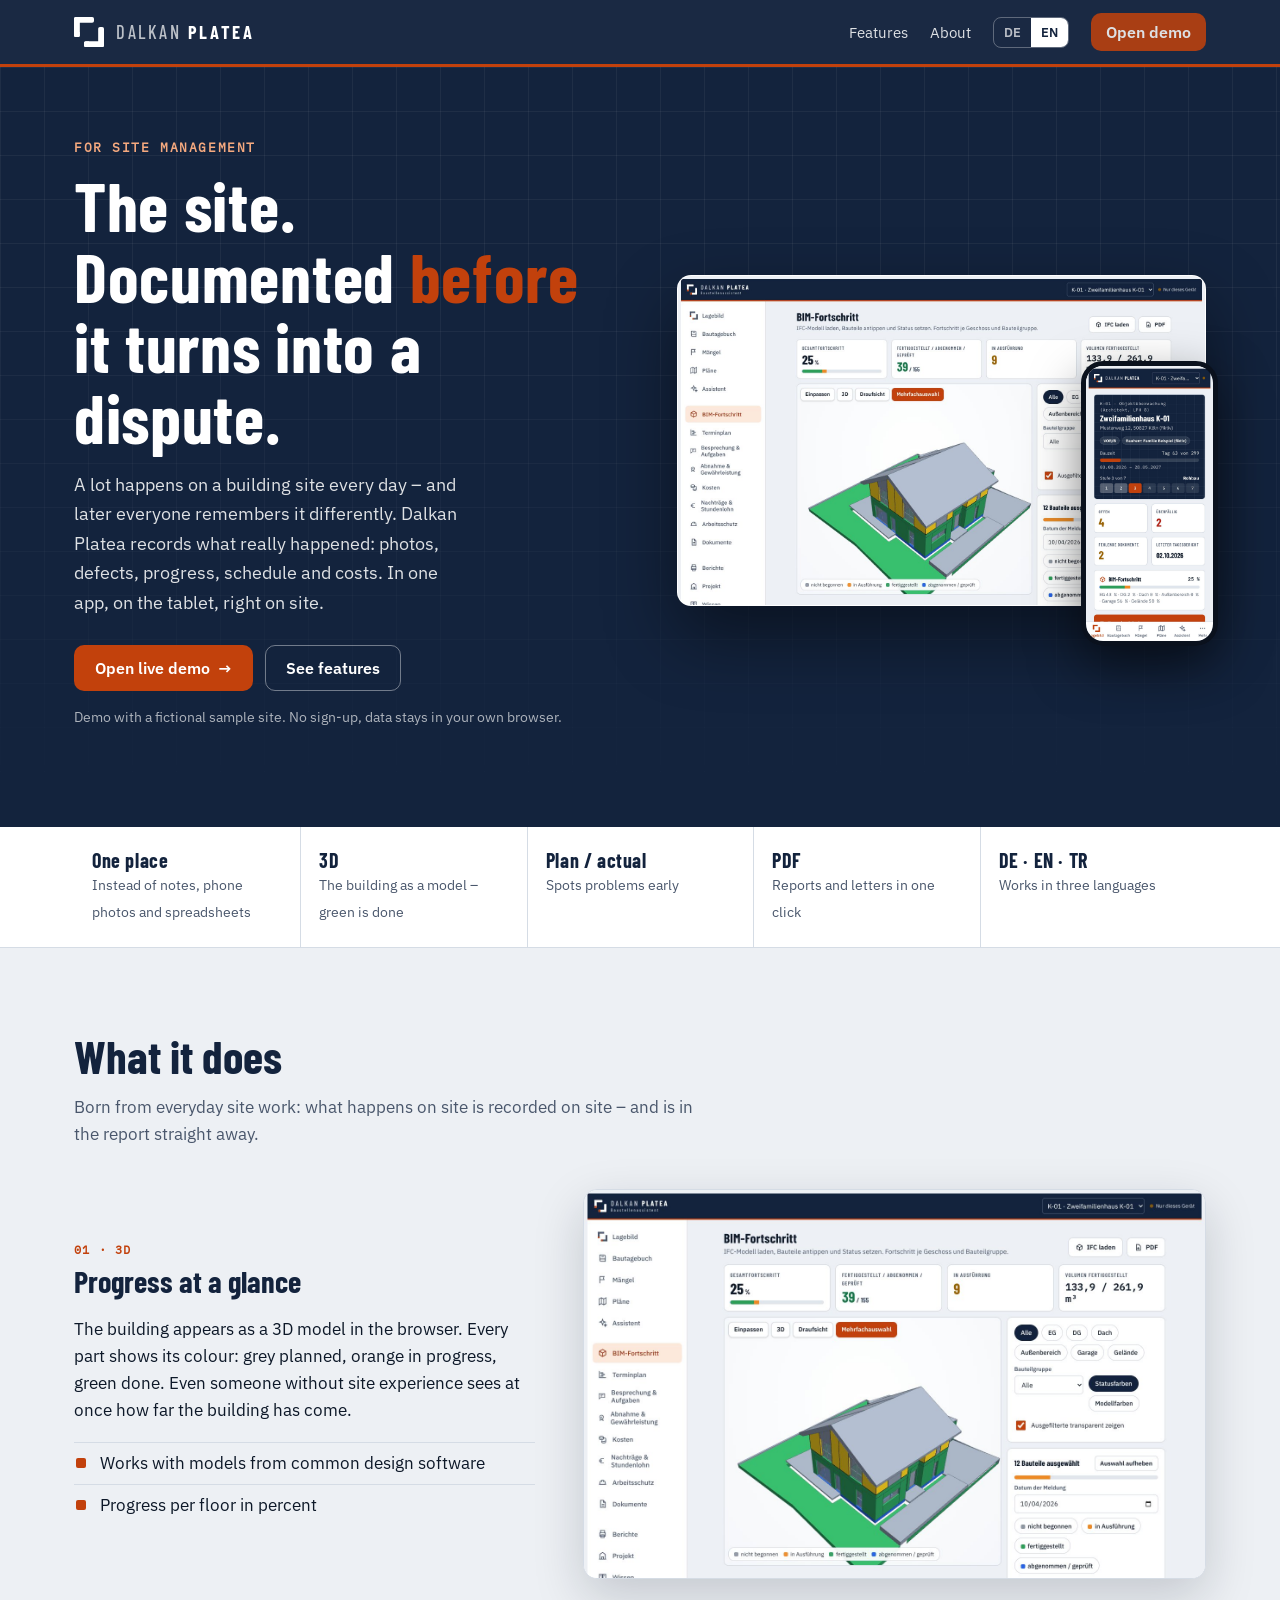
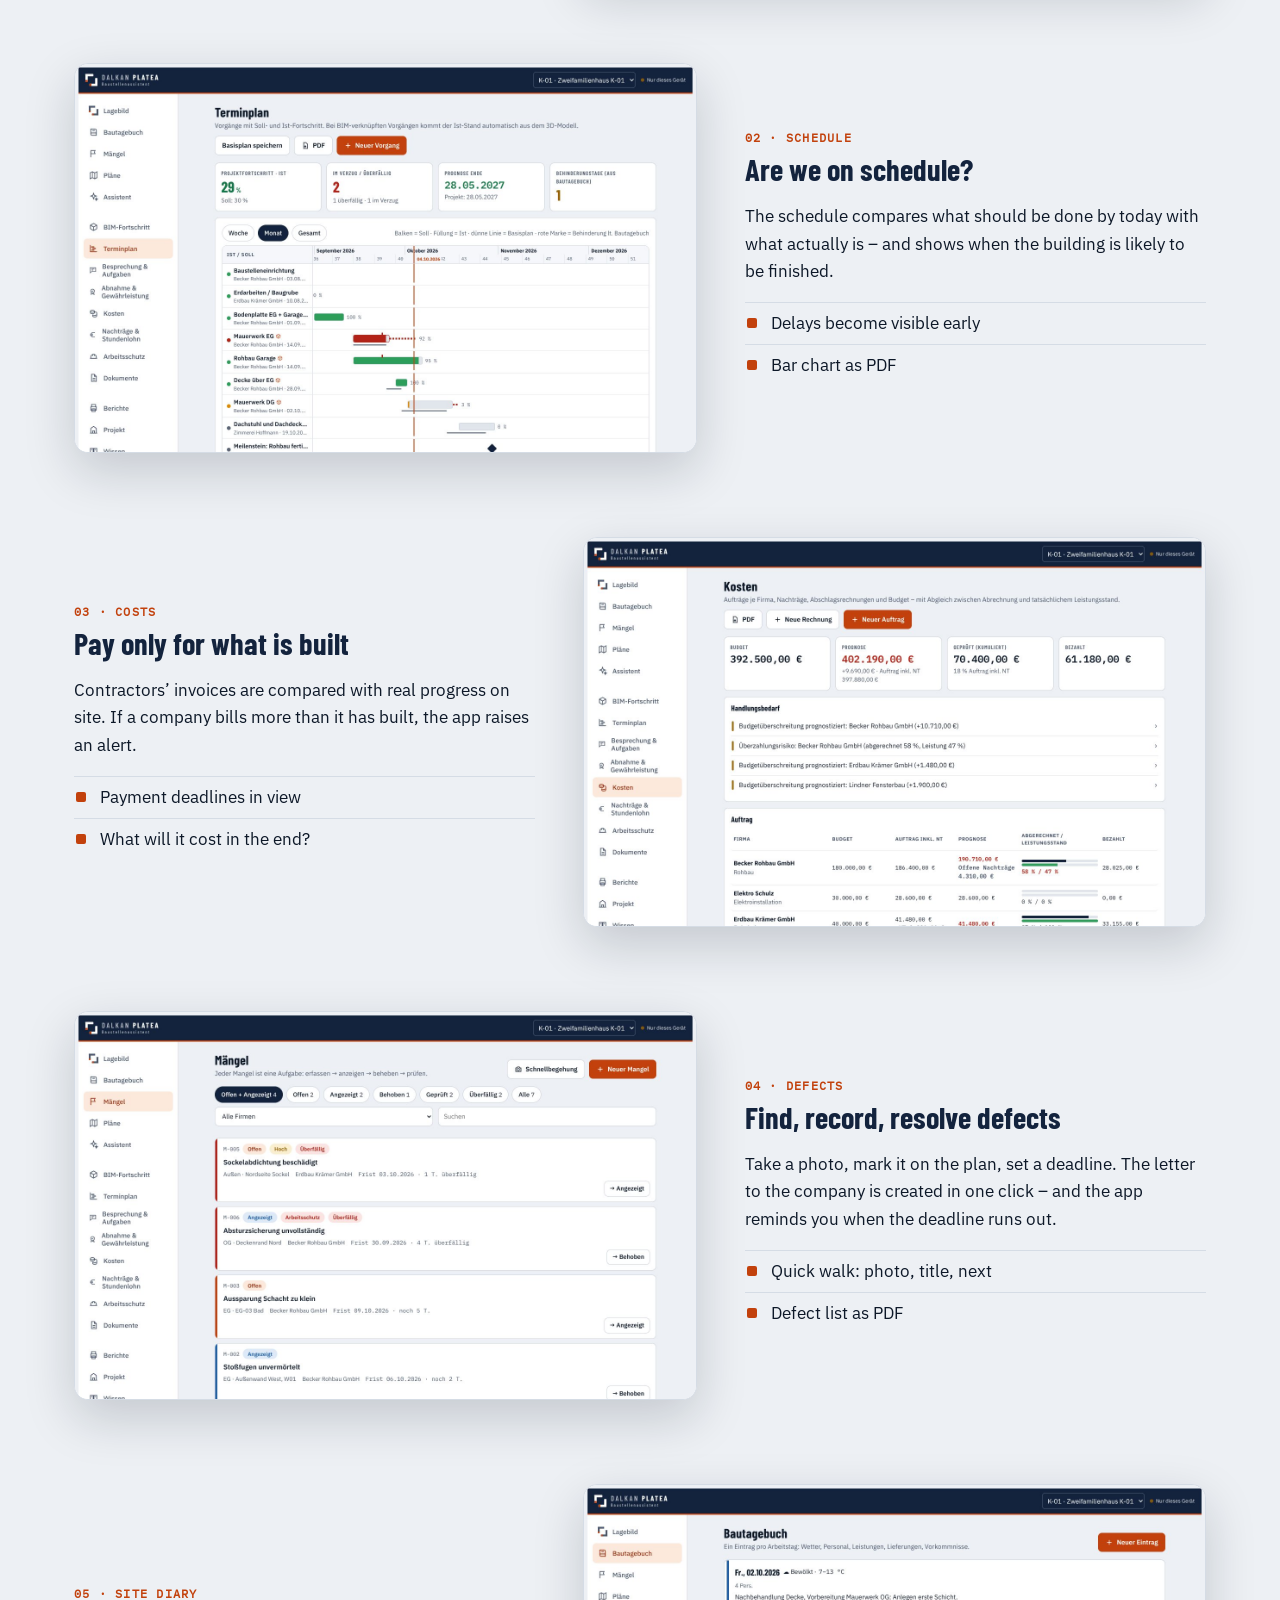
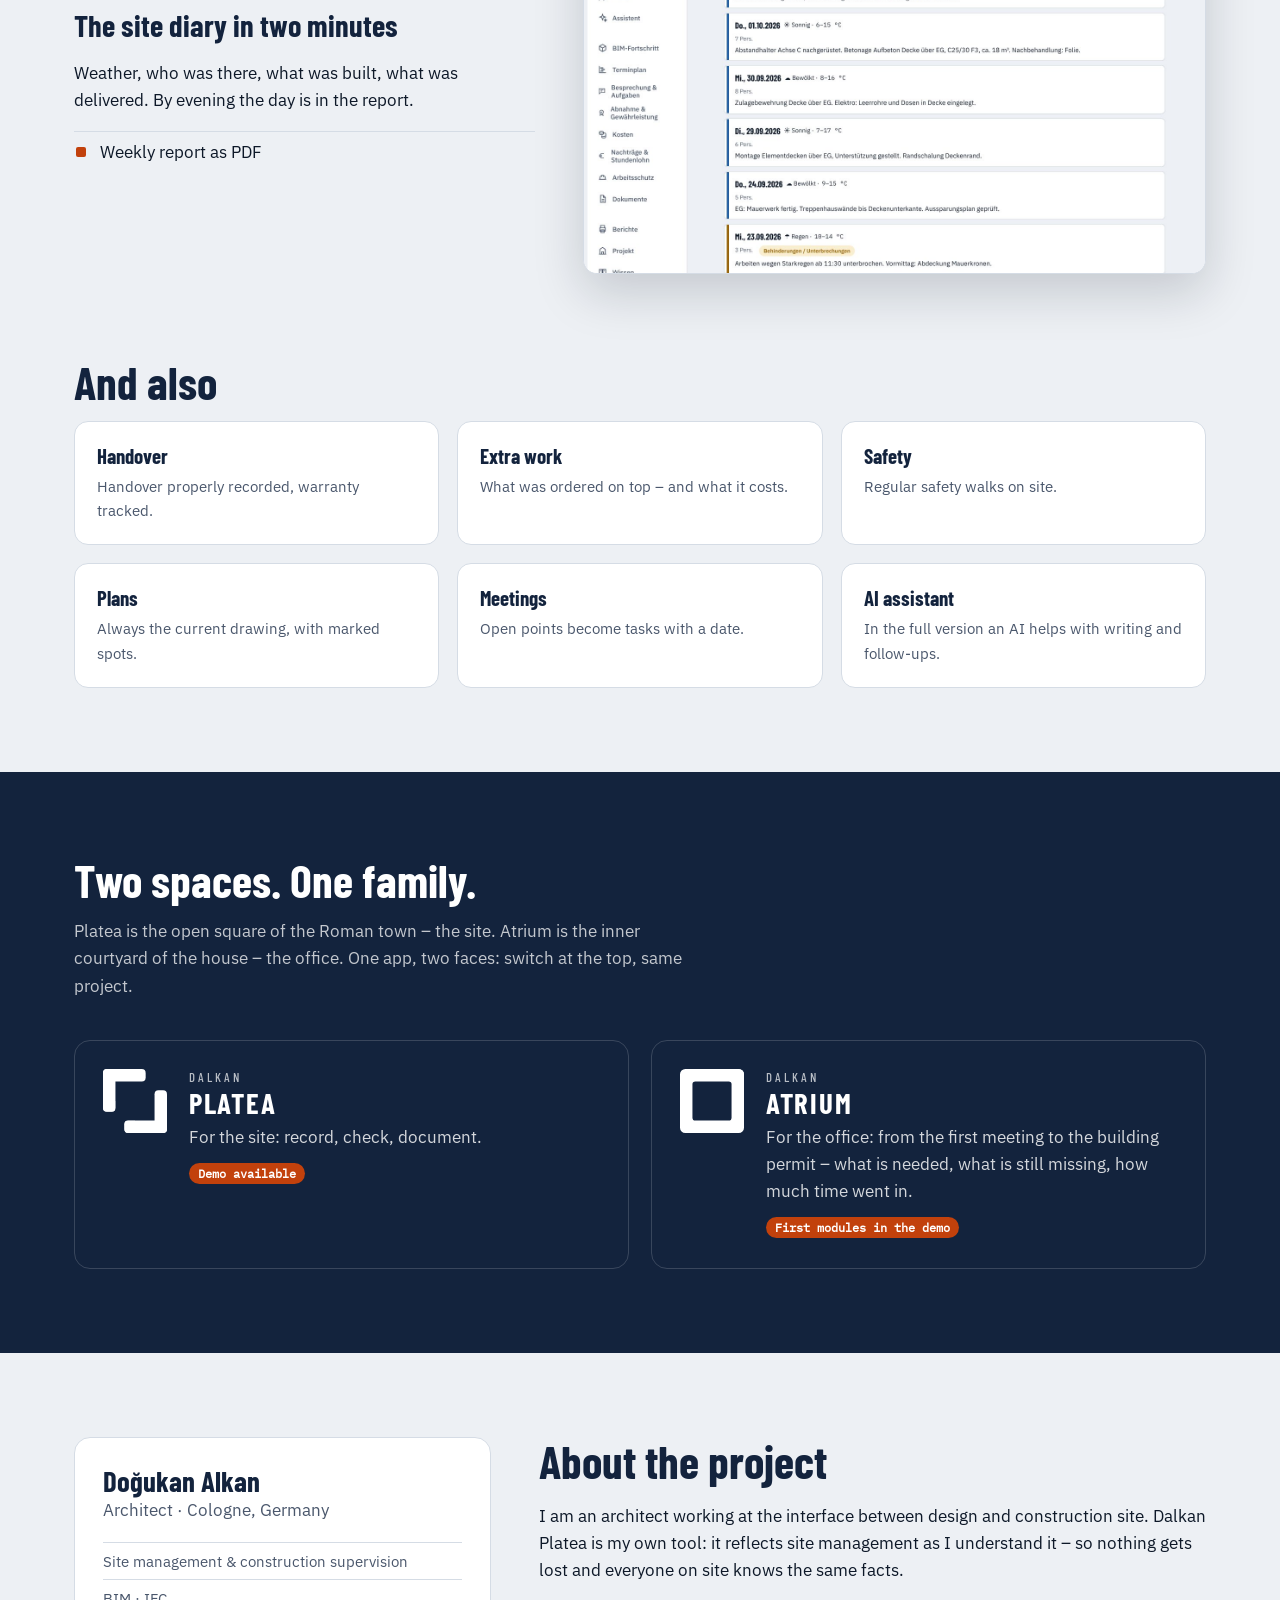
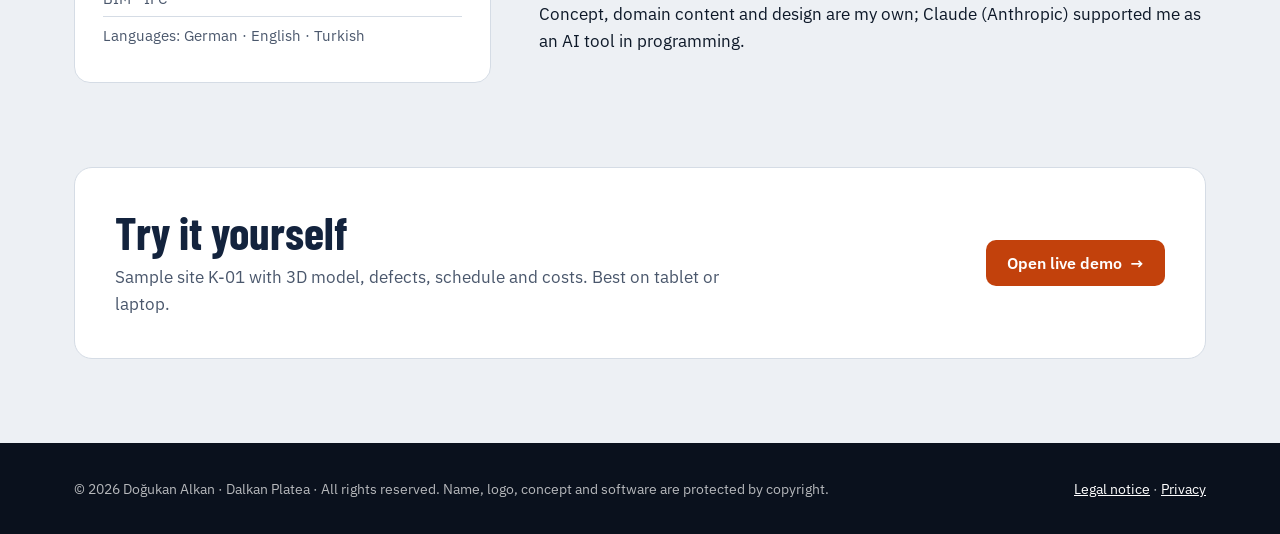
==== commit 5477a710: "Dalkan Atrium in der Demo: Projekt-Check, Bauvorlagen, Projektakte - Büro-Ansicht (Atrium) neben der" ====
--- a/index.html
+++ b/index.html
@@ -172,10 +172,10 @@
 
 <section class="s dark"><div class="wrap">
   <h2><span data-l="de">Zwei Räume. Eine Familie.</span><span data-l="en">Two spaces. One family.</span></h2>
-  <p class="sub"><span data-l="de">Platea ist der offene Platz der römischen Stadt – die Baustelle. Atrium ist der Innenhof des Hauses – das Büro. Beide teilen dieselben Daten.</span><span data-l="en">Platea is the open square of the Roman town – the site. Atrium is the inner courtyard of the house – the office. Both share the same data.</span></p>
+  <p class="sub"><span data-l="de">Platea ist der offene Platz der römischen Stadt – die Baustelle. Atrium ist der Innenhof des Hauses – das Büro. Eine App, zwei Gesichter: oben umschalten, dasselbe Projekt.</span><span data-l="en">Platea is the open square of the Roman town – the site. Atrium is the inner courtyard of the house – the office. One app, two faces: switch at the top, same project.</span></p>
   <div class="twins">
     <div class="twin"><img src="img/platea.svg" alt=""><div><h3><small>DALKAN</small>PLATEA</h3><p><span data-l="de">Für die Baustelle: erfassen, prüfen, dokumentieren.</span><span data-l="en">For the site: record, check, document.</span></p><span class="pill"><span data-l="de">Demo verfügbar</span><span data-l="en">Demo available</span></span></div></div>
-    <div class="twin"><img src="img/atrium.svg" alt=""><div><h3><small>DALKAN</small>ATRIUM</h3><p><span data-l="de">Für das Büro: Ausschreibung, Vergabe, Termine und Kosten planen.</span><span data-l="en">For the office: tendering, award, planning schedule and costs.</span></p><span class="pill off"><span data-l="de">in Entwicklung</span><span data-l="en">in development</span></span></div></div>
+    <div class="twin"><img src="img/atrium.svg" alt=""><div><h3><small>DALKAN</small>ATRIUM</h3><p><span data-l="de">Für das Büro: vom ersten Gespräch bis zur Baugenehmigung – was wird gebraucht, was fehlt noch, wie viel Zeit steckt drin.</span><span data-l="en">For the office: from the first meeting to the building permit – what is needed, what is still missing, how much time went in.</span></p><span class="pill"><span data-l="de">Erste Module in der Demo</span><span data-l="en">First modules in the demo</span></span></div></div>
   </div>
 </div></section>
 
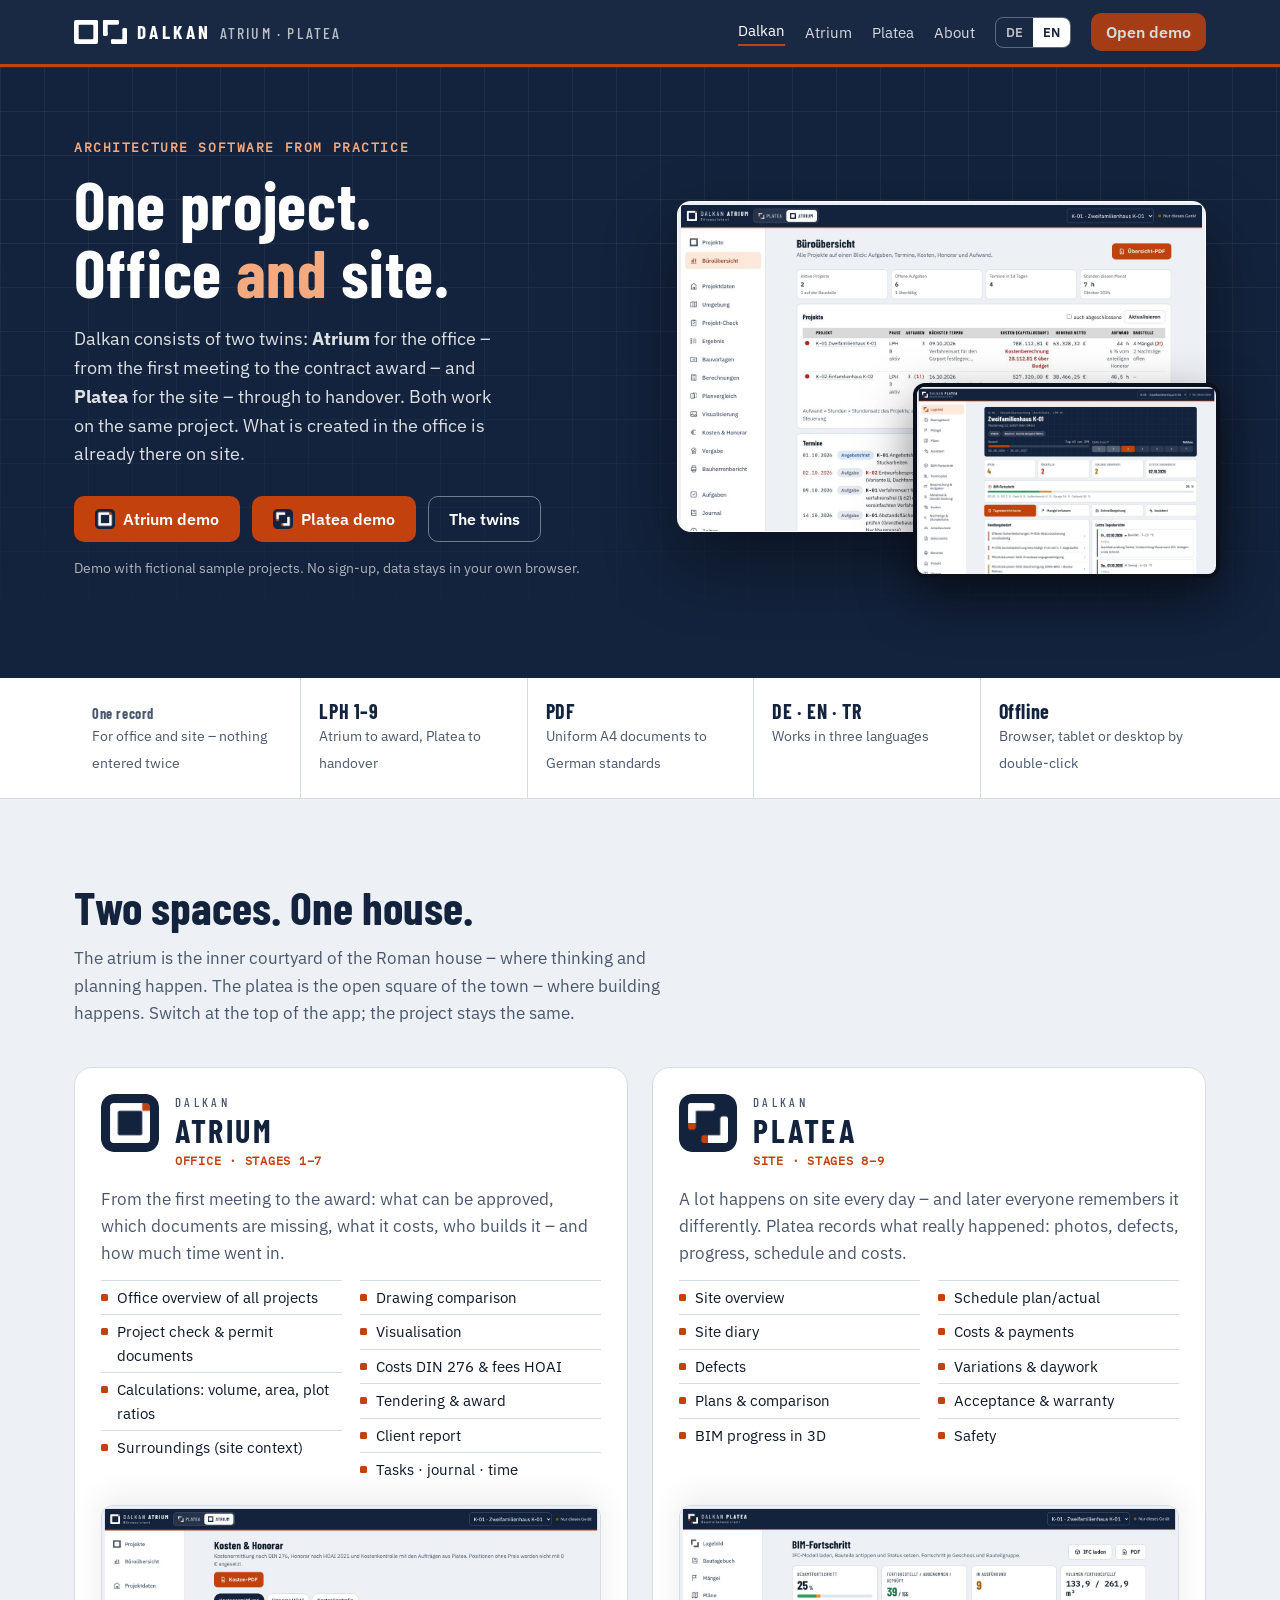
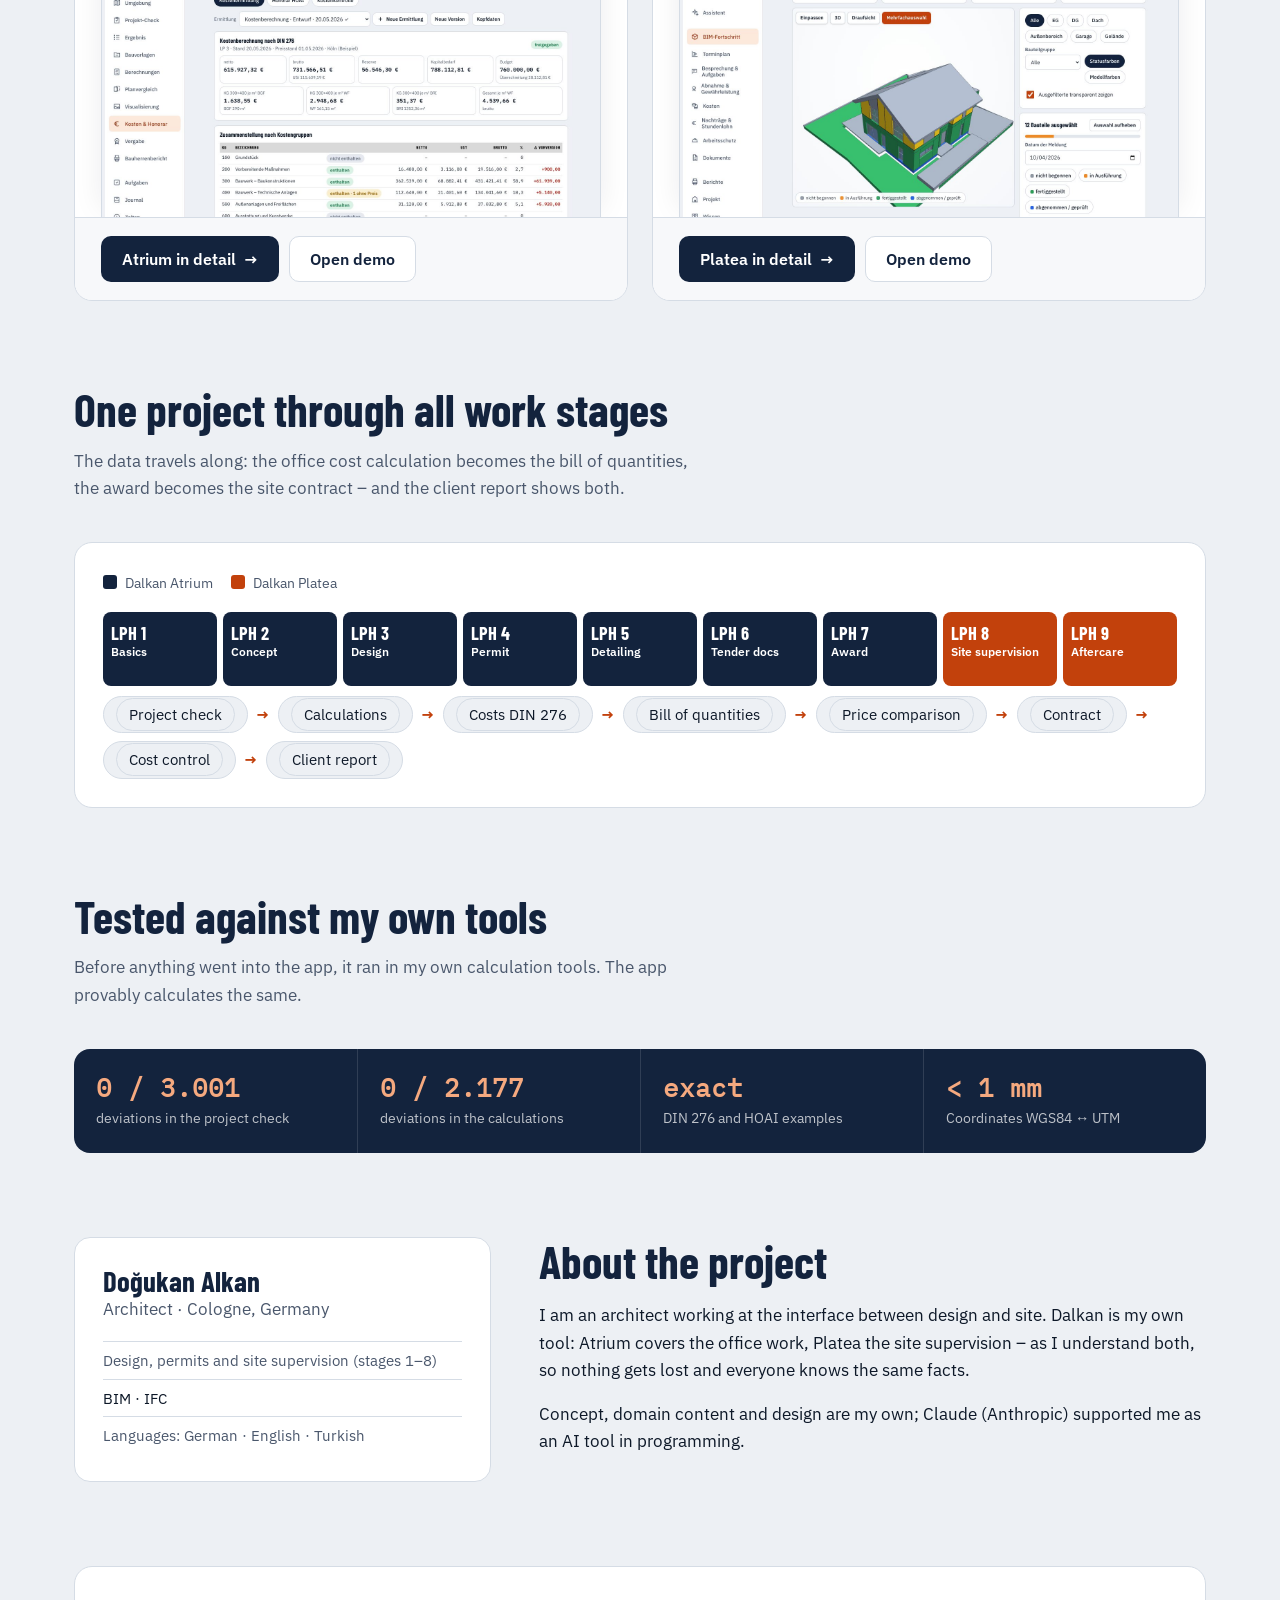
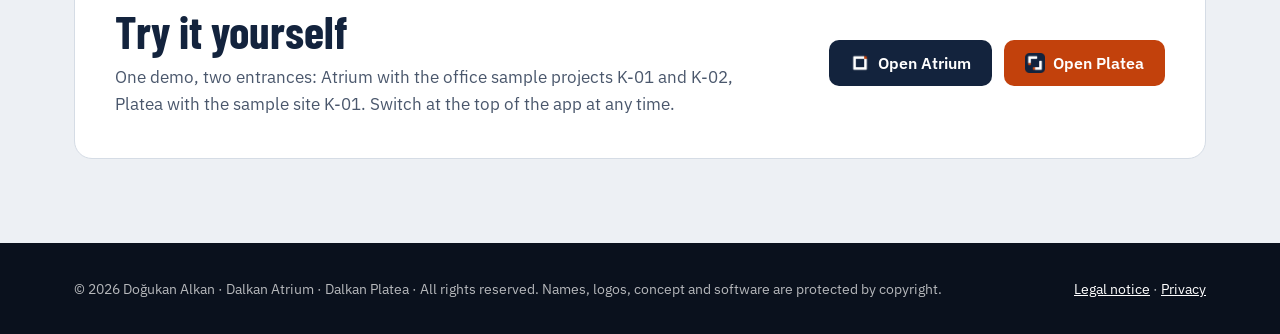
==== commit fa7fe66b: "Gemeinsame Website: Dalkan Atrium und Dalkan Platea als Zwillinge (index, atrium.html, platea.html) " ====
--- a/index.html
+++ b/index.html
@@ -3,197 +3,91 @@
 <head>
 <meta charset="utf-8">
 <meta name="viewport" content="width=device-width,initial-scale=1">
-<title>Dalkan Platea – Bauleitung digital</title>
-<meta name="description" content="Dalkan Platea: Baustellen-App für Bauleitung und Objektüberwachung – Bautagebuch, Mängel, Pläne, BIM-Fortschritt, Terminplan und Kosten. Live-Demo.">
+<title>Dalkan Atrium · Platea – Büro und Baustelle in einer App</title>
+<meta name="description" content="Dalkan Atrium (Büro, LPH 1–7) und Dalkan Platea (Baustelle, LPH 8–9): ein Projekt, zwei Arbeitsplätze. Projekt-Check, Berechnungen, Kosten DIN 276, Vergabe, Bautagebuch, Mängel, BIM-Fortschritt. Live-Demo.">
 <meta name="theme-color" content="#13233D">
 <link rel="icon" href="img/platea_icon.svg" type="image/svg+xml">
 <link rel="apple-touch-icon" href="img/platea_app_icon_180.png">
-<meta property="og:title" content="Dalkan Platea – Bauleitung digital">
-<meta property="og:description" content="Bautagebuch, Mängel, Pläne, BIM-Fortschritt, Terminplan und Kosten in einer App. Live-Demo im Browser.">
-<meta property="og:image" content="img/bim.jpg">
-<style>
-@font-face{font-family:"Barlow Condensed";font-weight:500;font-display:swap;src:url(fonts/barlowcond-500.woff) format("woff")}
-@font-face{font-family:"Barlow Condensed";font-weight:600;font-display:swap;src:url(fonts/barlowcond-600.woff) format("woff")}
-@font-face{font-family:"Barlow Condensed";font-weight:700;font-display:swap;src:url(fonts/barlowcond-700.woff) format("woff")}
-@font-face{font-family:"IBM Plex Sans";font-weight:100 700;font-display:swap;src:url(fonts/plexsans-var.woff) format("woff")}
-@font-face{font-family:"IBM Plex Mono";font-weight:400;font-display:swap;src:url(fonts/plexmono-400.woff) format("woff")}
-:root{--navy:#13233D;--navy2:#0A111D;--ink:#0D1828;--muted:#4A576C;--line:#D5DCE5;--bg:#EDF0F4;--surface:#fff;--accent:#C2410C;--accent2:#9A3412;--soft:#FDE8DC;
-  --fd:"Barlow Condensed","Arial Narrow",Arial,sans-serif;--fb:"IBM Plex Sans","Segoe UI",Roboto,Helvetica,Arial,sans-serif;--fm:"IBM Plex Mono",ui-monospace,Menlo,Consolas,monospace}
-*{box-sizing:border-box}html{scroll-behavior:smooth}
-body{margin:0;background:var(--bg);color:var(--ink);font:400 17px/1.6 var(--fb);-webkit-font-smoothing:antialiased}
-a{color:inherit}img{max-width:100%;height:auto;display:block}
-.wrap{max-width:1180px;margin:0 auto;padding:0 24px}
-.lang-en [data-l=de],.lang-de [data-l=en]{display:none!important}
-/* header */
-header{position:sticky;top:0;z-index:20;background:rgba(19,35,61,.97);color:#fff;border-bottom:3px solid var(--accent)}
-header .wrap{display:flex;align-items:center;gap:20px;height:64px}
-.brand{display:flex;align-items:center;gap:12px;text-decoration:none}
-.brand img{width:30px;height:30px;filter:brightness(0) invert(1)}
-.brand .wm{font:700 1.15rem/1 var(--fd);letter-spacing:.14em}.brand .wm span{font-weight:500;opacity:.7;margin-right:.35em}
-nav.top{margin-left:auto;display:flex;gap:22px;align-items:center;font-size:.95rem}
-nav.top a{text-decoration:none;opacity:.85}nav.top a:hover{opacity:1}
-.lang{display:flex;border:1px solid rgba(255,255,255,.3);border-radius:8px;overflow:hidden}
-.lang button{background:none;border:0;color:#fff;font:600 .8rem var(--fb);padding:6px 10px;cursor:pointer;opacity:.7}
-.lang button[aria-pressed=true]{background:#fff;color:var(--navy);opacity:1}
-.btn{display:inline-flex;align-items:center;gap:8px;border-radius:10px;padding:12px 20px;font:600 1rem var(--fb);text-decoration:none;border:1px solid transparent;cursor:pointer}
-.btn.primary{background:var(--accent);color:#fff}.btn.primary:hover{background:var(--accent2)}
-.btn.ghost{border-color:rgba(255,255,255,.4);color:#fff}.btn.ghost:hover{background:rgba(255,255,255,.08)}
-.btn.line{border-color:var(--line);background:#fff;color:var(--navy)}
-@media(max-width:820px){nav.top a.nl{display:none}}
-@media(max-width:560px){.brand .wm span{display:none}nav.top{gap:10px}header .btn{padding:7px 11px!important;font-size:.85rem}.lang button{padding:5px 8px}}
-/* hero */
-.hero{background:var(--navy);color:#fff;position:relative;overflow:hidden}
-.hero::before{content:"";position:absolute;inset:0;background-image:linear-gradient(rgba(255,255,255,.05) 1px,transparent 1px),linear-gradient(90deg,rgba(255,255,255,.05) 1px,transparent 1px);background-size:44px 44px;mask-image:linear-gradient(180deg,#000 30%,transparent)}
-.hero .wrap{position:relative;display:grid;grid-template-columns:1.05fr 1fr;gap:48px;align-items:center;padding-top:72px;padding-bottom:84px}
-.kicker{font:600 .82rem var(--fm);letter-spacing:.12em;text-transform:uppercase;color:#F5A97F}
-.hero h1{font:700 clamp(2.6rem,5.4vw,4.4rem)/1.02 var(--fd);letter-spacing:.01em;margin:14px 0 18px}
-.hero h1 em{font-style:normal;color:var(--accent)}
-.hero p.lead{font-size:1.15rem;opacity:.86;max-width:36ch;margin:0 0 28px}
-.cta{display:flex;gap:12px;flex-wrap:wrap}
-.hero .shots{position:relative}
-.frame{border-radius:14px;overflow:hidden;box-shadow:0 30px 70px rgba(0,0,0,.45);border:1px solid rgba(255,255,255,.12);background:#fff}
-.hero .phone{position:absolute;right:-12px;bottom:-40px;width:26%;border-radius:22px;border:5px solid #0A111D;box-shadow:0 20px 50px rgba(0,0,0,.5);overflow:hidden}
-.note{font-size:.85rem;opacity:.65;margin-top:16px}
-@media(max-width:900px){.hero .wrap{grid-template-columns:1fr;padding-top:48px}.hero .phone{width:34%;right:8px}}
-/* facts */
-.facts{background:#fff;border-bottom:1px solid var(--line)}
-.facts .wrap{display:grid;grid-template-columns:repeat(5,1fr);gap:0}
-.fact{padding:22px 18px;border-left:1px solid var(--line)}.fact:first-child{border-left:0}
-.fact b{display:block;font:700 1.25rem/1.1 var(--fd);letter-spacing:.03em;color:var(--navy)}.fact span{font-size:.88rem;color:var(--muted)}
-@media(max-width:900px){.facts .wrap{grid-template-columns:1fr 1fr}.fact{border-left:0;border-top:1px solid var(--line)}}
-/* sections */
-section.s{padding:84px 0}
-h2{font:700 clamp(2rem,3.6vw,2.9rem)/1.05 var(--fd);margin:0 0 14px;color:var(--navy)}
-.sub{color:var(--muted);max-width:62ch;margin:0 0 40px}
-.feat{display:grid;grid-template-columns:1fr 1.35fr;gap:48px;align-items:center;margin:0 0 84px}
-.feat:nth-child(even){grid-template-columns:1.35fr 1fr}.feat:nth-child(even) .txt{order:2}
-.feat:last-child{margin-bottom:0}
-.feat h3{font:700 1.9rem/1.1 var(--fd);color:var(--navy);margin:8px 0 12px}
-.feat .tag{font:600 .78rem var(--fm);letter-spacing:.1em;color:var(--accent);text-transform:uppercase}
-.feat ul{padding:0;margin:16px 0 0;list-style:none}.feat li{padding:7px 0 7px 26px;position:relative;border-top:1px solid var(--line)}
-.feat li::before{content:"";position:absolute;left:2px;top:15px;width:10px;height:10px;background:var(--accent);border-radius:2px}
-.feat .frame{box-shadow:0 18px 50px rgba(13,24,40,.18);border-color:var(--line)}
-@media(max-width:900px){.feat,.feat:nth-child(even){grid-template-columns:1fr;gap:22px}.feat:nth-child(even) .txt{order:0}}
-.grid{display:grid;grid-template-columns:repeat(3,1fr);gap:18px}
-.card{background:#fff;border:1px solid var(--line);border-radius:14px;padding:22px}
-.card h4{font:700 1.3rem/1.15 var(--fd);margin:0 0 6px;color:var(--navy)}.card p{margin:0;color:var(--muted);font-size:.95rem}
-.card .ref{font:400 .78rem var(--fm);color:var(--accent);margin-top:10px;display:block}
-@media(max-width:900px){.grid{grid-template-columns:1fr}}
-.dark{background:var(--navy);color:#fff}.dark h2{color:#fff}.dark .sub{color:rgba(255,255,255,.75)}
-.twins{display:grid;grid-template-columns:1fr 1fr;gap:22px}
-.twin{border:1px solid rgba(255,255,255,.16);border-radius:16px;padding:28px;display:flex;gap:22px;align-items:flex-start}
-.twin img{width:64px;height:64px;filter:brightness(0) invert(1)}
-.twin h3{font:700 1.8rem/1 var(--fd);letter-spacing:.06em;margin:0 0 4px}.twin h3 small{display:block;font:500 .8rem var(--fd);letter-spacing:.24em;opacity:.7;margin-bottom:4px}
-.twin p{margin:6px 0 0;opacity:.82}.pill{display:inline-block;font:600 .75rem var(--fm);padding:3px 9px;border-radius:999px;background:var(--accent);margin-top:12px}
-.pill.off{background:rgba(255,255,255,.14)}
-@media(max-width:820px){.twins{grid-template-columns:1fr}}
-.about{display:grid;grid-template-columns:1fr 1.6fr;gap:48px;align-items:start}
-.about .who{background:#fff;border:1px solid var(--line);border-radius:16px;padding:28px}
-.about .who b{font:700 1.8rem/1.05 var(--fd);color:var(--navy);display:block}.about .who span{color:var(--muted)}
-.about .who ul{list-style:none;padding:0;margin:18px 0 0;font-size:.95rem}.about .who li{padding:6px 0;border-top:1px solid var(--line)}
-@media(max-width:820px){.about{grid-template-columns:1fr}}
-.demo-box{background:#fff;border:1px solid var(--line);border-radius:18px;padding:40px;display:flex;gap:30px;align-items:center;justify-content:space-between;flex-wrap:wrap}
-.demo-box h2{margin:0}
-footer{background:var(--navy2);color:rgba(255,255,255,.7);font-size:.9rem;padding:34px 0}
-footer .wrap{display:flex;gap:18px;justify-content:space-between;flex-wrap:wrap}footer a{color:#fff}
-</style>
+<meta property="og:title" content="Dalkan Atrium · Platea – Büro und Baustelle in einer App">
+<meta property="og:description" content="Dalkan Atrium (Büro, LPH 1–7) und Dalkan Platea (Baustelle, LPH 8–9): ein Projekt, zwei Arbeitsplätze. Projekt-Check, Berechnungen, Kosten DIN 276, Vergabe, Bautagebuch, Mängel, BIM-Fortschritt. Live-Demo.">
+<meta property="og:image" content="img/og_dalkan.jpg">
+<link rel="stylesheet" href="style.css">
 </head>
 <body class="lang-de">
 <header><div class="wrap">
-  <a class="brand" href="#top"><img src="img/platea.svg" alt=""><span class="wm"><span>DALKAN</span>PLATEA</span></a>
-  <nav class="top">
-    <a class="nl" href="#funktionen"><span data-l="de">Funktionen</span><span data-l="en">Features</span></a>
-    <a class="nl" href="#ueber"><span data-l="de">Über mich</span><span data-l="en">About</span></a>
+  <a class="brand" href="index.html"><span class="ic"><img src="img/atrium.svg" alt=""><img src="img/platea.svg" alt=""></span><span class="wm">DALKAN<small>ATRIUM · PLATEA</small></span></a>
+  <nav class="top"><a class="nl" href="index.html" aria-current=page><span data-l="de">Dalkan</span><span data-l="en">Dalkan</span></a><a class="nl" href="atrium.html" ><span data-l="de">Atrium</span><span data-l="en">Atrium</span></a><a class="nl" href="platea.html" ><span data-l="de">Platea</span><span data-l="en">Platea</span></a><a class="nl" href="index.html#ueber"><span data-l="de">Über mich</span><span data-l="en">About</span></a>
     <div class="lang" role="group" aria-label="Sprache"><button data-set="de" aria-pressed="true">DE</button><button data-set="en" aria-pressed="false">EN</button></div>
-    <a class="btn primary" href="app/" style="padding:8px 14px;white-space:nowrap"><span data-l="de">Demo öffnen</span><span data-l="en">Open demo</span></a>
+    <a class="btn primary" href="index.html#demo" style="padding:8px 14px;white-space:nowrap"><span data-l="de">Demo öffnen</span><span data-l="en">Open demo</span></a>
   </nav>
 </div></header>
 
 <section class="hero" id="top"><div class="wrap">
   <div>
-    <div class="kicker"><span data-l="de">Für Bauleitung und Objektüberwachung</span><span data-l="en">For site management</span></div>
-    <h1><span data-l="de">Die Baustelle.<br>Dokumentiert, <em>bevor</em> es Streit gibt.</span><span data-l="en">The site.<br>Documented <em>before</em> it turns into a dispute.</span></h1>
-    <p class="lead"><span data-l="de">Auf einer Baustelle passiert jeden Tag viel – und später erinnert sich jeder anders. Dalkan Platea hält fest, was wirklich war: Fotos, Mängel, Fortschritt, Termine und Kosten. In einer App, auf dem Tablet, direkt vor Ort.</span><span data-l="en">A lot happens on a building site every day – and later everyone remembers it differently. Dalkan Platea records what really happened: photos, defects, progress, schedule and costs. In one app, on the tablet, right on site.</span></p>
-    <div class="cta"><a class="btn primary" href="app/"><span data-l="de">Live-Demo öffnen</span><span data-l="en">Open live demo</span> →</a><a class="btn ghost" href="#funktionen"><span data-l="de">Funktionen ansehen</span><span data-l="en">See features</span></a></div>
-    <p class="note"><span data-l="de">Demo mit fiktiver Musterbaustelle. Keine Anmeldung, Daten bleiben im eigenen Browser.</span><span data-l="en">Demo with a fictional sample site. No sign-up, data stays in your own browser.</span></p>
+    <div class="kicker"><span data-l="de">Architektur-Software aus der Praxis</span><span data-l="en">Architecture software from practice</span></div>
+    <h1><span data-l="de">Ein Projekt.<br>Büro <em>und</em> Baustelle.</span><span data-l="en">One project.<br>Office <em>and</em> site.</span></h1>
+    <p class="lead"><span data-l="de">Dalkan besteht aus zwei Zwillingen: <b>Atrium</b> für das Büro – vom ersten Gespräch bis zur Vergabe – und <b>Platea</b> für die Baustelle – bis zur Abnahme. Beide arbeiten mit demselben Projekt. Was im Büro entsteht, ist auf der Baustelle schon da.</span><span data-l="en">Dalkan consists of two twins: <b>Atrium</b> for the office – from the first meeting to the contract award – and <b>Platea</b> for the site – through to handover. Both work on the same project. What is created in the office is already there on site.</span></p>
+    <div class="cta"><a class="btn primary" href="app/?face=atrium"><img src="img/atrium_app_icon_180.png" alt=""><span data-l="de">Demo Atrium</span><span data-l="en">Atrium demo</span></a><a class="btn primary" href="app/?face=platea"><img src="img/platea_app_icon_180.png" alt=""><span data-l="de">Demo Platea</span><span data-l="en">Platea demo</span></a><a class="btn ghost" href="#zwillinge"><span data-l="de">Die Zwillinge</span><span data-l="en">The twins</span></a></div>
+    <p class="note"><span data-l="de">Demo mit fiktiven Musterprojekten. Keine Anmeldung, Daten bleiben im eigenen Browser.</span><span data-l="en">Demo with fictional sample projects. No sign-up, data stays in your own browser.</span></p>
   </div>
-  <div class="shots"><div class="frame"><img src="img/bim.jpg" alt="Baufortschritt am 3D-Modell" width="1440" height="900"></div><div class="phone"><img src="img/lage_m.jpg" alt="Lagebild auf dem Smartphone"></div></div>
+  <div class="shots"><div class="frame"><img src="img/a_dash.jpg" alt="" width="1440" height="900"></div><div class="front"><img src="img/lage.jpg" alt="" width="1440" height="900"></div></div>
 </div></section>
 
 <div class="facts"><div class="wrap">
-  <div class="fact"><b data-l="de">Ein Ort</b><b data-l="en">One place</b><span data-l="de">Statt Zettel, Fotos im Handy und Excel-Listen</span><span data-l="en">Instead of notes, phone photos and spreadsheets</span></div>
-  <div class="fact"><b>3D</b><span data-l="de">Der Bau als Modell – grün ist fertig</span><span data-l="en">The building as a model – green is done</span></div>
-  <div class="fact"><b data-l="de">Plan / Ist</b><b data-l="en">Plan / actual</b><span data-l="de">Sieht früh, wo es hakt</span><span data-l="en">Spots problems early</span></div>
-  <div class="fact"><b>PDF</b><span data-l="de">Berichte und Schreiben auf Knopfdruck</span><span data-l="en">Reports and letters in one click</span></div>
-  <div class="fact"><b>DE · EN · TR</b><span data-l="de">Bedienung in drei Sprachen</span><span data-l="en">Works in three languages</span></div>
+  <div class="fact"><b><span data-l="de">Ein Datensatz</span><span data-l="en">One record</span></b><span><span data-l="de">Für Büro und Baustelle – nichts doppelt eingeben</span><span data-l="en">For office and site – nothing entered twice</span></span></div>
+  <div class="fact"><b>LPH 1–9</b><span><span data-l="de">Atrium bis zur Vergabe, Platea bis zur Abnahme</span><span data-l="en">Atrium to award, Platea to handover</span></span></div>
+  <div class="fact"><b>PDF</b><span><span data-l="de">Einheitliche A4-Unterlagen nach deutschem Standard</span><span data-l="en">Uniform A4 documents to German standards</span></span></div>
+  <div class="fact"><b>DE · EN · TR</b><span><span data-l="de">Bedienung in drei Sprachen</span><span data-l="en">Works in three languages</span></span></div>
+  <div class="fact"><b>Offline</b><span><span data-l="de">Browser, Tablet oder Desktop per Doppelklick</span><span data-l="en">Browser, tablet or desktop by double-click</span></span></div>
 </div></div>
 
-<section class="s" id="funktionen"><div class="wrap">
-  <h2><span data-l="de">Was die App kann</span><span data-l="en">What it does</span></h2>
-  <p class="sub"><span data-l="de">Entstanden aus dem Alltag auf der Baustelle: Was dort passiert, wird dort erfasst – und steht sofort im Bericht.</span><span data-l="en">Born from everyday site work: what happens on site is recorded on site – and is in the report straight away.</span></p>
-
-  <div class="feat"><div class="txt"><div class="tag">01 · 3D</div><h3><span data-l="de">Der Baufortschritt auf einen Blick</span><span data-l="en">Progress at a glance</span></h3>
-    <p><span data-l="de">Das Gebäude erscheint als 3D-Modell im Browser. Jedes Bauteil zeigt seine Farbe: grau geplant, orange in Arbeit, grün fertig. So sieht auch jemand ohne Baustellenerfahrung sofort, wie weit der Bau ist.</span><span data-l="en">The building appears as a 3D model in the browser. Every part shows its colour: grey planned, orange in progress, green done. Even someone without site experience sees at once how far the building has come.</span></p>
-    <ul><li><span data-l="de">Funktioniert mit Modellen aus gängigen Planungsprogrammen</span><span data-l="en">Works with models from common design software</span></li><li><span data-l="de">Fortschritt je Geschoss in Prozent</span><span data-l="en">Progress per floor in percent</span></li></ul></div>
-    <div class="frame"><img src="img/bim.jpg" alt="" loading="lazy" width="1440" height="900"></div></div>
-
-  <div class="feat"><div class="txt"><div class="tag">02 · <span data-l="de">Termine</span><span data-l="en">Schedule</span></div><h3><span data-l="de">Liegen wir im Zeitplan?</span><span data-l="en">Are we on schedule?</span></h3>
-    <p><span data-l="de">Der Terminplan vergleicht, was bis heute fertig sein sollte, mit dem, was tatsächlich fertig ist – und zeigt, wann der Bau voraussichtlich endet.</span><span data-l="en">The schedule compares what should be done by today with what actually is – and shows when the building is likely to be finished.</span></p>
-    <ul><li><span data-l="de">Verzug wird früh sichtbar</span><span data-l="en">Delays become visible early</span></li><li><span data-l="de">Balkenplan als PDF</span><span data-l="en">Bar chart as PDF</span></li></ul></div>
-    <div class="frame"><img src="img/termine.jpg" alt="" loading="lazy" width="1440" height="900"></div></div>
-
-  <div class="feat"><div class="txt"><div class="tag">03 · <span data-l="de">Kosten</span><span data-l="en">Costs</span></div><h3><span data-l="de">Nur bezahlen, was gebaut ist</span><span data-l="en">Pay only for what is built</span></h3>
-    <p><span data-l="de">Rechnungen der Firmen werden mit dem echten Baufortschritt verglichen. Verlangt eine Firma mehr, als sie gebaut hat, schlägt die App Alarm.</span><span data-l="en">Contractors’ invoices are compared with real progress on site. If a company bills more than it has built, the app raises an alert.</span></p>
-    <ul><li><span data-l="de">Zahlungsfristen im Blick</span><span data-l="en">Payment deadlines in view</span></li><li><span data-l="de">Wie teuer wird es am Ende?</span><span data-l="en">What will it cost in the end?</span></li></ul></div>
-    <div class="frame"><img src="img/kosten.jpg" alt="" loading="lazy" width="1440" height="900"></div></div>
-
-  <div class="feat"><div class="txt"><div class="tag">04 · <span data-l="de">Mängel</span><span data-l="en">Defects</span></div><h3><span data-l="de">Mängel finden, festhalten, erledigen</span><span data-l="en">Find, record, resolve defects</span></h3>
-    <p><span data-l="de">Foto machen, auf dem Plan markieren, Frist setzen. Das passende Schreiben an die Firma entsteht mit einem Klick – und die App erinnert, wenn die Frist abläuft.</span><span data-l="en">Take a photo, mark it on the plan, set a deadline. The letter to the company is created in one click – and the app reminds you when the deadline runs out.</span></p>
-    <ul><li><span data-l="de">Schneller Rundgang: Foto, Titel, weiter</span><span data-l="en">Quick walk: photo, title, next</span></li><li><span data-l="de">Mängelliste als PDF</span><span data-l="en">Defect list as PDF</span></li></ul></div>
-    <div class="frame"><img src="img/defects.jpg" alt="" loading="lazy" width="1440" height="900"></div></div>
-
-  <div class="feat"><div class="txt"><div class="tag">05 · <span data-l="de">Bautagebuch</span><span data-l="en">Site diary</span></div><h3><span data-l="de">Das Bautagebuch in zwei Minuten</span><span data-l="en">The site diary in two minutes</span></h3>
-    <p><span data-l="de">Wetter, wer war da, was wurde gebaut, was wurde geliefert. Abends steht der Tag fertig im Bericht.</span><span data-l="en">Weather, who was there, what was built, what was delivered. By evening the day is in the report.</span></p>
-    <ul><li><span data-l="de">Wochenbericht als PDF</span><span data-l="en">Weekly report as PDF</span></li></ul></div>
-    <div class="frame"><img src="img/diary.jpg" alt="" loading="lazy" width="1440" height="900"></div></div>
+<section class="s" id="zwillinge"><div class="wrap">
+  <h2><span data-l="de">Zwei Räume. Ein Haus.</span><span data-l="en">Two spaces. One house.</span></h2>
+  <p class="sub"><span data-l="de">Das Atrium ist der Innenhof des römischen Hauses – dort wird gedacht und geplant. Die Platea ist der offene Platz der Stadt – dort wird gebaut. Oben in der App wird umgeschaltet; das Projekt bleibt dasselbe.</span><span data-l="en">The atrium is the inner courtyard of the Roman house – where thinking and planning happen. The platea is the open square of the town – where building happens. Switch at the top of the app; the project stays the same.</span></p>
+  <div class="twins">
+    <article class="twin"><div class="top"><img src="img/atrium_app_icon_512.png" alt=""><div><h3><small>DALKAN</small>ATRIUM</h3><div class="role"><span data-l="de">BÜRO · LPH 1–7</span><span data-l="en">OFFICE · STAGES 1–7</span></div></div></div>
+      <p><span data-l="de">Vom ersten Gespräch bis zur Vergabe: Was ist genehmigungsfähig, welche Unterlagen fehlen, was kostet es, wer baut es – und wie viel Zeit steckt drin.</span><span data-l="en">From the first meeting to the award: what can be approved, which documents are missing, what it costs, who builds it – and how much time went in.</span></p>
+      <ul><li><span data-l="de">Büroübersicht aller Projekte</span><span data-l="en">Office overview of all projects</span></li><li><span data-l="de">Projekt-Check & Bauvorlagen</span><span data-l="en">Project check & permit documents</span></li><li><span data-l="de">Berechnungen BRI · WF · GRZ/GFZ</span><span data-l="en">Calculations: volume, area, plot ratios</span></li><li><span data-l="de">Umgebung (Lageplan-Grundlage)</span><span data-l="en">Surroundings (site context)</span></li><li><span data-l="de">Planvergleich</span><span data-l="en">Drawing comparison</span></li><li><span data-l="de">Visualisierung</span><span data-l="en">Visualisation</span></li><li><span data-l="de">Kosten DIN 276 & Honorar HOAI</span><span data-l="en">Costs DIN 276 & fees HOAI</span></li><li><span data-l="de">Ausschreibung & Vergabe</span><span data-l="en">Tendering & award</span></li><li><span data-l="de">Bauherrenbericht</span><span data-l="en">Client report</span></li><li><span data-l="de">Aufgaben · Journal · Zeiten</span><span data-l="en">Tasks · journal · time</span></li></ul>
+      <div class="shot"><img src="img/a_kost.jpg" alt="" loading="lazy" width="1440" height="900"></div>
+      <div class="act"><a class="btn navy" href="atrium.html"><span data-l="de">Atrium im Detail</span><span data-l="en">Atrium in detail</span> →</a><a class="btn line" href="app/?face=atrium"><span data-l="de">Demo öffnen</span><span data-l="en">Open demo</span></a></div></article>
+    <article class="twin"><div class="top"><img src="img/platea_app_icon_512.png" alt=""><div><h3><small>DALKAN</small>PLATEA</h3><div class="role"><span data-l="de">BAUSTELLE · LPH 8–9</span><span data-l="en">SITE · STAGES 8–9</span></div></div></div>
+      <p><span data-l="de">Auf der Baustelle passiert jeden Tag viel – und später erinnert sich jeder anders. Platea hält fest, was wirklich war: Fotos, Mängel, Fortschritt, Termine und Kosten.</span><span data-l="en">A lot happens on site every day – and later everyone remembers it differently. Platea records what really happened: photos, defects, progress, schedule and costs.</span></p>
+      <ul><li><span data-l="de">Lagebild</span><span data-l="en">Site overview</span></li><li><span data-l="de">Bautagebuch</span><span data-l="en">Site diary</span></li><li><span data-l="de">Mängel</span><span data-l="en">Defects</span></li><li><span data-l="de">Pläne & Planvergleich</span><span data-l="en">Plans & comparison</span></li><li><span data-l="de">BIM-Fortschritt in 3D</span><span data-l="en">BIM progress in 3D</span></li><li><span data-l="de">Terminplan Soll/Ist</span><span data-l="en">Schedule plan/actual</span></li><li><span data-l="de">Kosten & Abschläge</span><span data-l="en">Costs & payments</span></li><li><span data-l="de">Nachträge & Stundenlohn</span><span data-l="en">Variations & daywork</span></li><li><span data-l="de">Abnahme & Gewährleistung</span><span data-l="en">Acceptance & warranty</span></li><li><span data-l="de">Arbeitsschutz</span><span data-l="en">Safety</span></li></ul>
+      <div class="shot"><img src="img/bim.jpg" alt="" loading="lazy" width="1440" height="900"></div>
+      <div class="act"><a class="btn navy" href="platea.html"><span data-l="de">Platea im Detail</span><span data-l="en">Platea in detail</span> →</a><a class="btn line" href="app/?face=platea"><span data-l="de">Demo öffnen</span><span data-l="en">Open demo</span></a></div></article>
+  </div>
 </div></section>
 
 <section class="s" style="padding-top:0"><div class="wrap">
-  <h2><span data-l="de">Und außerdem</span><span data-l="en">And also</span></h2>
-  <div class="grid">
-    <div class="card"><h4><span data-l="de">Abnahme</span><span data-l="en">Handover</span></h4><p><span data-l="de">Übergabe sauber protokolliert, Gewährleistung im Blick.</span><span data-l="en">Handover properly recorded, warranty tracked.</span></p></div>
-    <div class="card"><h4><span data-l="de">Zusatzleistungen</span><span data-l="en">Extra work</span></h4><p><span data-l="de">Was zusätzlich beauftragt wurde – und was es kostet.</span><span data-l="en">What was ordered on top – and what it costs.</span></p></div>
-    <div class="card"><h4><span data-l="de">Sicherheit</span><span data-l="en">Safety</span></h4><p><span data-l="de">Regelmäßige Sicherheitsrundgänge auf der Baustelle.</span><span data-l="en">Regular safety walks on site.</span></p></div>
-    <div class="card"><h4><span data-l="de">Pläne</span><span data-l="en">Plans</span></h4><p><span data-l="de">Immer der aktuelle Plan, mit markierten Stellen.</span><span data-l="en">Always the current drawing, with marked spots.</span></p></div>
-    <div class="card"><h4><span data-l="de">Besprechungen</span><span data-l="en">Meetings</span></h4><p><span data-l="de">Aus offenen Punkten werden Aufgaben mit Termin.</span><span data-l="en">Open points become tasks with a date.</span></p></div>
-    <div class="card"><h4><span data-l="de">KI-Assistent</span><span data-l="en">AI assistant</span></h4><p><span data-l="de">In der Vollversion hilft eine KI beim Formulieren und Nachfassen.</span><span data-l="en">In the full version an AI helps with writing and follow-ups.</span></p></div>
+  <h2><span data-l="de">Ein Projekt durch alle Leistungsphasen</span><span data-l="en">One project through all work stages</span></h2>
+  <p class="sub"><span data-l="de">Die Daten wandern mit: Die Kostenberechnung aus dem Büro wird zum Leistungsverzeichnis, die Vergabe zum Auftrag auf der Baustelle – und der Bauherrenbericht zeigt beides.</span><span data-l="en">The data travels along: the office cost calculation becomes the bill of quantities, the award becomes the site contract – and the client report shows both.</span></p>
+  <div class="flow">
+    <div class="lph-legend"><span><i style="background:var(--navy)"></i>Dalkan Atrium</span><span><i style="background:var(--accent)"></i>Dalkan Platea</span></div>
+    <div class="lph"><div class="a"><b>LPH 1</b><span data-l="de">Grundlagen</span><span data-l="en">Basics</span></div><div class="a"><b>LPH 2</b><span data-l="de">Vorplanung</span><span data-l="en">Concept</span></div><div class="a"><b>LPH 3</b><span data-l="de">Entwurf</span><span data-l="en">Design</span></div><div class="a"><b>LPH 4</b><span data-l="de">Genehmigung</span><span data-l="en">Permit</span></div><div class="a"><b>LPH 5</b><span data-l="de">Ausführung</span><span data-l="en">Detailing</span></div><div class="a"><b>LPH 6</b><span data-l="de">Vergabe vorb.</span><span data-l="en">Tender docs</span></div><div class="a"><b>LPH 7</b><span data-l="de">Vergabe</span><span data-l="en">Award</span></div><div class="p"><b>LPH 8</b><span data-l="de">Objekt­überwachung</span><span data-l="en">Site supervision</span></div><div class="p"><b>LPH 9</b><span data-l="de">Objekt­betreuung</span><span data-l="en">Aftercare</span></div></div>
+    <div class="chain"><span><span data-l="de">Projekt-Check</span><span data-l="en">Project check</span></span><em>→</em><span><span data-l="de">Berechnungen</span><span data-l="en">Calculations</span></span><em>→</em><span><span data-l="de">Kosten DIN 276</span><span data-l="en">Costs DIN 276</span></span><em>→</em><span><span data-l="de">Leistungsverzeichnis</span><span data-l="en">Bill of quantities</span></span><em>→</em><span><span data-l="de">Preisspiegel</span><span data-l="en">Price comparison</span></span><em>→</em><span><span data-l="de">Auftrag</span><span data-l="en">Contract</span></span><em>→</em><span><span data-l="de">Kostenkontrolle</span><span data-l="en">Cost control</span></span><em>→</em><span><span data-l="de">Bauherrenbericht</span><span data-l="en">Client report</span></span></div>
   </div>
 </div></section>
 
-<section class="s dark"><div class="wrap">
-  <h2><span data-l="de">Zwei Räume. Eine Familie.</span><span data-l="en">Two spaces. One family.</span></h2>
-  <p class="sub"><span data-l="de">Platea ist der offene Platz der römischen Stadt – die Baustelle. Atrium ist der Innenhof des Hauses – das Büro. Eine App, zwei Gesichter: oben umschalten, dasselbe Projekt.</span><span data-l="en">Platea is the open square of the Roman town – the site. Atrium is the inner courtyard of the house – the office. One app, two faces: switch at the top, same project.</span></p>
-  <div class="twins">
-    <div class="twin"><img src="img/platea.svg" alt=""><div><h3><small>DALKAN</small>PLATEA</h3><p><span data-l="de">Für die Baustelle: erfassen, prüfen, dokumentieren.</span><span data-l="en">For the site: record, check, document.</span></p><span class="pill"><span data-l="de">Demo verfügbar</span><span data-l="en">Demo available</span></span></div></div>
-    <div class="twin"><img src="img/atrium.svg" alt=""><div><h3><small>DALKAN</small>ATRIUM</h3><p><span data-l="de">Für das Büro: vom ersten Gespräch bis zur Baugenehmigung – was wird gebraucht, was fehlt noch, wie viel Zeit steckt drin.</span><span data-l="en">For the office: from the first meeting to the building permit – what is needed, what is still missing, how much time went in.</span></p><span class="pill"><span data-l="de">Erste Module in der Demo</span><span data-l="en">First modules in the demo</span></span></div></div>
-  </div>
+<section class="s" style="padding-top:0"><div class="wrap">
+  <h2><span data-l="de">Geprüft gegen die eigenen Werkzeuge</span><span data-l="en">Tested against my own tools</span></h2>
+  <p class="sub"><span data-l="de">Bevor etwas in die App kam, lief es in eigenen Rechenwerkzeugen. Die App rechnet nachweislich gleich.</span><span data-l="en">Before anything went into the app, it ran in my own calculation tools. The app provably calculates the same.</span></p>
+  <div class="proof"><div><b>0 / 3.001</b><span><span data-l="de">Abweichungen im Projekt-Check</span><span data-l="en">deviations in the project check</span></span></div><div><b>0 / 2.177</b><span><span data-l="de">Abweichungen in den Berechnungen</span><span data-l="en">deviations in the calculations</span></span></div><div><b><span data-l="de">exakt</span><span data-l="en">exact</span></b><span><span data-l="de">DIN-276- und HOAI-Beispiele</span><span data-l="en">DIN 276 and HOAI examples</span></span></div><div><b>&lt; 1 mm</b><span><span data-l="de">Koordinaten WGS84 ↔ UTM</span><span data-l="en">Coordinates WGS84 ↔ UTM</span></span></div></div>
 </div></section>
 
-<section class="s" id="ueber"><div class="wrap about">
+<section class="s" id="ueber" style="padding-top:0"><div class="wrap about">
   <div class="who"><b>Doğukan Alkan</b><span data-l="de">Architekt · Köln</span><span data-l="en">Architect · Cologne, Germany</span>
-    <ul><li><span data-l="de">Bauleitung &amp; Objektüberwachung (LPH 8)</span><span data-l="en">Site management &amp; construction supervision</span></li><li><span data-l="de">BIM · IFC</span><span data-l="en">BIM · IFC</span></li><li><span data-l="de">Sprachen: Deutsch · Englisch · Türkisch</span><span data-l="en">Languages: German · English · Turkish</span></li></ul></div>
+    <ul><li><span data-l="de">Entwurf, Genehmigung und Bauleitung (LPH 1–8)</span><span data-l="en">Design, permits and site supervision (stages 1–8)</span></li><li>BIM · IFC</li><li><span data-l="de">Sprachen: Deutsch · Englisch · Türkisch</span><span data-l="en">Languages: German · English · Turkish</span></li></ul></div>
   <div><h2><span data-l="de">Über das Projekt</span><span data-l="en">About the project</span></h2>
-    <p><span data-l="de">Ich bin Architekt und arbeite an der Schnittstelle zwischen Planung und Baustelle. Dalkan Platea ist mein eigenes Werkzeug: Es bildet die Bauleitung so ab, wie ich sie verstehe – damit nichts verloren geht und jeder auf der Baustelle denselben Stand kennt.</span><span data-l="en">I am an architect working at the interface between design and construction site. Dalkan Platea is my own tool: it reflects site management as I understand it – so nothing gets lost and everyone on site knows the same facts.</span></p>
-    <p><span data-l="de">Konzept, Fachinhalte und Gestaltung stammen von mir; bei der Programmierung hat mich Claude (Anthropic) als KI-Werkzeug unterstützt.</span><span data-l="en">Concept, domain content and design are my own; Claude (Anthropic) supported me as an AI tool in programming.</span></p>
-  </div>
+    <p><span data-l="de">Ich bin Architekt und arbeite an der Schnittstelle zwischen Planung und Baustelle. Dalkan ist mein eigenes Werkzeug: Atrium bildet die Büroarbeit ab, Platea die Bauleitung – so, wie ich beides verstehe, damit nichts verloren geht und jeder denselben Stand kennt.</span><span data-l="en">I am an architect working at the interface between design and site. Dalkan is my own tool: Atrium covers the office work, Platea the site supervision – as I understand both, so nothing gets lost and everyone knows the same facts.</span></p>
+    <p><span data-l="de">Konzept, Fachinhalte und Gestaltung stammen von mir; bei der Programmierung hat mich Claude (Anthropic) als KI-Werkzeug unterstützt.</span><span data-l="en">Concept, domain content and design are my own; Claude (Anthropic) supported me as an AI tool in programming.</span></p></div>
 </div></section>
 
-<section class="s" style="padding-top:0"><div class="wrap"><div class="demo-box">
-  <div><h2><span data-l="de">Selbst ausprobieren</span><span data-l="en">Try it yourself</span></h2><p class="sub" style="margin:8px 0 0"><span data-l="de">Musterbaustelle K-01 mit 3D-Modell, Mängeln, Terminplan und Kosten. Am besten auf Tablet oder Laptop.</span><span data-l="en">Sample site K-01 with 3D model, defects, schedule and costs. Best on tablet or laptop.</span></p></div>
-  <a class="btn primary" href="app/"><span data-l="de">Live-Demo öffnen</span><span data-l="en">Open live demo</span> →</a>
+<section class="s" id="demo" style="padding-top:0"><div class="wrap"><div class="demo-box">
+  <div><h2><span data-l="de">Selbst ausprobieren</span><span data-l="en">Try it yourself</span></h2><p class="sub" style="margin:8px 0 0"><span data-l="de">Eine Demo, zwei Eingänge: Atrium mit den Büro-Musterprojekten K-01 und K-02, Platea mit der Musterbaustelle K-01. Oben in der App jederzeit umschalten.</span><span data-l="en">One demo, two entrances: Atrium with the office sample projects K-01 and K-02, Platea with the sample site K-01. Switch at the top of the app at any time.</span></p></div>
+  <div class="cta"><a class="btn navy" href="app/?face=atrium"><img src="img/atrium_app_icon_180.png" alt=""><span data-l="de">Atrium öffnen</span><span data-l="en">Open Atrium</span></a><a class="btn primary" href="app/?face=platea"><img src="img/platea_app_icon_180.png" alt=""><span data-l="de">Platea öffnen</span><span data-l="en">Open Platea</span></a></div>
 </div></div></section>
 
-<footer><div class="wrap"><span>© 2026 Doğukan Alkan · Dalkan Platea · <span data-l="de">Alle Rechte vorbehalten. Name, Logo, Konzept und Software sind urheberrechtlich geschützt.</span><span data-l="en">All rights reserved. Name, logo, concept and software are protected by copyright.</span></span><span><a href="impressum.html"><span data-l="de">Impressum</span><span data-l="en">Legal notice</span></a> · <a href="datenschutz.html"><span data-l="de">Datenschutz</span><span data-l="en">Privacy</span></a></span></div></footer>
+<footer><div class="wrap"><span>© 2026 Doğukan Alkan · Dalkan Atrium · Dalkan Platea · <span data-l="de">Alle Rechte vorbehalten. Namen, Logos, Konzept und Software sind urheberrechtlich geschützt.</span><span data-l="en">All rights reserved. Names, logos, concept and software are protected by copyright.</span></span><span><a href="impressum.html"><span data-l="de">Impressum</span><span data-l="en">Legal notice</span></a> · <a href="datenschutz.html"><span data-l="de">Datenschutz</span><span data-l="en">Privacy</span></a></span></div></footer>
 <script>
 (function(){var b=document.body,set=function(l){b.className='lang-'+l;document.documentElement.lang=l;document.querySelectorAll('.lang button').forEach(function(x){x.setAttribute('aria-pressed',x.dataset.set===l)});try{localStorage.setItem('dp.lang',l)}catch(e){}};
 var l=null;try{l=localStorage.getItem('dp.lang')}catch(e){}if(!l)l=(navigator.language||'').slice(0,2)==='en'?'en':'de';set(l==='en'?'en':'de');
--- a/style.css
+++ b/style.css
@@ -0,0 +1,105 @@
+@font-face{font-family:"Barlow Condensed";font-weight:500;font-display:swap;src:url(fonts/barlowcond-500.woff) format("woff")}
+@font-face{font-family:"Barlow Condensed";font-weight:600;font-display:swap;src:url(fonts/barlowcond-600.woff) format("woff")}
+@font-face{font-family:"Barlow Condensed";font-weight:700;font-display:swap;src:url(fonts/barlowcond-700.woff) format("woff")}
+@font-face{font-family:"IBM Plex Sans";font-weight:100 700;font-display:swap;src:url(fonts/plexsans-var.woff) format("woff")}
+@font-face{font-family:"IBM Plex Mono";font-weight:400;font-display:swap;src:url(fonts/plexmono-400.woff) format("woff")}
+:root{--navy:#13233D;--navy2:#0A111D;--ink:#0D1828;--muted:#4A576C;--line:#D5DCE5;--bg:#EDF0F4;--surface:#fff;--accent:#C2410C;--accent2:#9A3412;--soft:#FDE8DC;--warm:#F5A97F;
+  --fd:"Barlow Condensed","Arial Narrow",Arial,sans-serif;--fb:"IBM Plex Sans","Segoe UI",Roboto,Helvetica,Arial,sans-serif;--fm:"IBM Plex Mono",ui-monospace,Menlo,Consolas,monospace}
+*{box-sizing:border-box}html{scroll-behavior:smooth}
+body{margin:0;background:var(--bg);color:var(--ink);font:400 17px/1.6 var(--fb);-webkit-font-smoothing:antialiased}
+a{color:inherit}img{max-width:100%;height:auto;display:block}
+.wrap{max-width:1180px;margin:0 auto;padding:0 24px}
+.lang-en [data-l=de],.lang-de [data-l=en]{display:none!important}
+header{position:sticky;top:0;z-index:20;background:rgba(19,35,61,.97);color:#fff;border-bottom:3px solid var(--accent)}
+header .wrap{display:flex;align-items:center;gap:20px;height:64px}
+.brand{display:flex;align-items:center;gap:10px;text-decoration:none}
+.brand .ic{display:flex;gap:5px}.brand .ic img{width:24px;height:24px;filter:brightness(0) invert(1)}
+.brand .wm{font:700 1.2rem/1 var(--fd);letter-spacing:.18em}.brand .wm small{font-weight:500;opacity:.7;letter-spacing:.14em;margin-left:.5em;font-size:.82em}
+nav.top{margin-left:auto;display:flex;gap:20px;align-items:center;font-size:.95rem}
+nav.top a{text-decoration:none;opacity:.82}nav.top a:hover,nav.top a[aria-current]{opacity:1}nav.top a[aria-current]{border-bottom:2px solid var(--accent);padding-bottom:2px}
+.lang{display:flex;border:1px solid rgba(255,255,255,.3);border-radius:8px;overflow:hidden}
+.lang button{background:none;border:0;color:#fff;font:600 .8rem var(--fb);padding:6px 10px;cursor:pointer;opacity:.7}
+.lang button[aria-pressed=true]{background:#fff;color:var(--navy);opacity:1}
+.btn{display:inline-flex;align-items:center;gap:8px;border-radius:10px;padding:12px 20px;font:600 1rem var(--fb);text-decoration:none;border:1px solid transparent;cursor:pointer}
+.btn img{width:20px;height:20px}
+.btn.primary{background:var(--accent);color:#fff}.btn.primary:hover{background:var(--accent2)}
+.btn.ghost{border-color:rgba(255,255,255,.4);color:#fff}.btn.ghost:hover{background:rgba(255,255,255,.08)}
+.btn.line{border-color:var(--line);background:#fff;color:var(--navy)}.btn.line:hover{border-color:var(--navy)}
+.btn.navy{background:var(--navy);color:#fff}
+@media(max-width:900px){nav.top a.nl{display:none}}
+@media(max-width:560px){.brand .wm small{display:none}nav.top{gap:10px}header .btn{padding:7px 11px!important;font-size:.85rem}.lang button{padding:5px 8px}}
+.hero{background:var(--navy);color:#fff;position:relative;overflow:hidden}
+.hero::before{content:"";position:absolute;inset:0;background-image:linear-gradient(rgba(255,255,255,.05) 1px,transparent 1px),linear-gradient(90deg,rgba(255,255,255,.05) 1px,transparent 1px);background-size:44px 44px;mask-image:linear-gradient(180deg,#000 30%,transparent)}
+.hero .wrap{position:relative;display:grid;grid-template-columns:1.05fr 1fr;gap:48px;align-items:center;padding-top:72px;padding-bottom:84px}
+.kicker{font:600 .82rem var(--fm);letter-spacing:.12em;text-transform:uppercase;color:var(--warm)}
+.hero h1{font:700 clamp(2.5rem,5.2vw,4.3rem)/1.02 var(--fd);letter-spacing:.01em;margin:14px 0 18px}
+.hero h1 em{font-style:normal;color:var(--warm)}
+.hero p.lead{font-size:1.13rem;opacity:.86;max-width:38ch;margin:0 0 28px}
+.cta{display:flex;gap:12px;flex-wrap:wrap}
+.hero .shots{position:relative}
+.frame{border-radius:14px;overflow:hidden;box-shadow:0 30px 70px rgba(0,0,0,.45);border:1px solid rgba(255,255,255,.12);background:#fff}
+.hero .front{position:absolute;right:-14px;bottom:-46px;width:58%;border-radius:12px;border:4px solid #0A111D;box-shadow:0 20px 50px rgba(0,0,0,.5);overflow:hidden}
+.hero .phone{position:absolute;right:-12px;bottom:-40px;width:26%;border-radius:22px;border:5px solid #0A111D;box-shadow:0 20px 50px rgba(0,0,0,.5);overflow:hidden}
+.hero .mark{display:flex;align-items:center;gap:14px;margin-bottom:6px}.hero .mark img{width:46px;height:46px;border-radius:11px;box-shadow:0 0 0 1px rgba(255,255,255,.28)}
+.hero .mark b{font:700 1.5rem/1 var(--fd);letter-spacing:.16em}.hero .mark small{display:block;font:500 .78rem var(--fd);letter-spacing:.24em;opacity:.7}
+.note{font-size:.85rem;opacity:.65;margin-top:16px}
+@media(max-width:900px){.hero .wrap{grid-template-columns:1fr;padding-top:48px}.hero .phone{width:34%;right:8px}.hero .front{width:62%;right:8px}}
+.facts{background:#fff;border-bottom:1px solid var(--line)}
+.facts .wrap{display:grid;grid-template-columns:repeat(5,1fr);gap:0}
+.fact{padding:22px 18px;border-left:1px solid var(--line)}.fact:first-child{border-left:0}
+.fact b{display:block;font:700 1.25rem/1.1 var(--fd);letter-spacing:.03em;color:var(--navy)}.fact span{font-size:.88rem;color:var(--muted)}
+@media(max-width:900px){.facts .wrap{grid-template-columns:1fr 1fr}.fact{border-left:0;border-top:1px solid var(--line)}}
+section.s{padding:84px 0}
+h2{font:700 clamp(2rem,3.6vw,2.9rem)/1.05 var(--fd);margin:0 0 14px;color:var(--navy)}
+.sub{color:var(--muted);max-width:62ch;margin:0 0 40px}
+.feat{display:grid;grid-template-columns:1fr 1.35fr;gap:48px;align-items:center;margin:0 0 84px}
+.feat:nth-child(even){grid-template-columns:1.35fr 1fr}.feat:nth-child(even) .txt{order:2}
+.feat:last-child{margin-bottom:0}
+.feat h3{font:700 1.9rem/1.1 var(--fd);color:var(--navy);margin:8px 0 12px}
+.feat .tag{font:600 .78rem var(--fm);letter-spacing:.1em;color:var(--accent);text-transform:uppercase}
+.feat ul{padding:0;margin:16px 0 0;list-style:none}.feat li{padding:7px 0 7px 26px;position:relative;border-top:1px solid var(--line)}
+.feat li::before{content:"";position:absolute;left:2px;top:15px;width:10px;height:10px;background:var(--accent);border-radius:2px}
+.feat .frame{box-shadow:0 18px 50px rgba(13,24,40,.18);border-color:var(--line)}
+@media(max-width:900px){.feat,.feat:nth-child(even){grid-template-columns:1fr;gap:22px}.feat:nth-child(even) .txt{order:0}}
+.grid{display:grid;grid-template-columns:repeat(3,1fr);gap:18px}
+.card{background:#fff;border:1px solid var(--line);border-radius:14px;padding:22px}
+.card h4{font:700 1.3rem/1.15 var(--fd);margin:0 0 6px;color:var(--navy)}.card p{margin:0;color:var(--muted);font-size:.95rem}
+@media(max-width:900px){.grid{grid-template-columns:1fr}}
+.dark{background:var(--navy);color:#fff}.dark h2{color:#fff}.dark .sub{color:rgba(255,255,255,.75)}
+/* Zwillinge */
+.twins{display:grid;grid-template-columns:1fr 1fr;gap:24px}
+.twin{background:#fff;border:1px solid var(--line);border-radius:18px;overflow:hidden;display:flex;flex-direction:column}
+.twin .top{padding:26px 26px 18px;display:flex;gap:16px;align-items:flex-start}
+.twin .top img{width:58px;height:58px;border-radius:13px;flex:none}
+.twin h3{font:700 2rem/1 var(--fd);letter-spacing:.08em;margin:0;color:var(--navy)}.twin h3 small{display:block;font:500 .8rem var(--fd);letter-spacing:.26em;color:var(--muted);margin-bottom:4px}
+.twin .role{font:600 .78rem var(--fm);color:var(--accent);letter-spacing:.06em;margin-top:6px}
+.twin p{margin:0 26px 12px;color:var(--muted)}
+.twin ul{list-style:none;margin:0 26px 18px;padding:0;columns:2;column-gap:18px;font-size:.92rem}
+.twin li{break-inside:avoid;padding:5px 0 5px 16px;position:relative;border-top:1px solid var(--line)}.twin li::before{content:"";position:absolute;left:0;top:13px;width:7px;height:7px;background:var(--accent);border-radius:1.5px}
+.twin .shot{margin:auto 26px 0;border-radius:12px 12px 0 0;overflow:hidden;border:1px solid var(--line);border-bottom:0;box-shadow:0 -8px 30px rgba(13,24,40,.08)}
+.twin .act{display:flex;gap:10px;flex-wrap:wrap;padding:18px 26px;border-top:1px solid var(--line);background:#F7F8FA}
+@media(max-width:900px){.twins{grid-template-columns:1fr}.twin ul{columns:1}}
+/* Ablauf LPH */
+.flow{background:#fff;border:1px solid var(--line);border-radius:18px;padding:28px}
+.lph{display:grid;grid-template-columns:repeat(9,1fr);gap:6px;margin:6px 0 10px}
+.lph div{border-radius:8px;padding:10px 8px;font:600 .78rem/1.25 var(--fb);color:#fff;min-height:74px}
+.lph div b{display:block;font:700 1.15rem var(--fd)}
+.lph .a{background:var(--navy)}.lph .p{background:var(--accent)}
+.lph-legend{display:flex;gap:18px;flex-wrap:wrap;font-size:.9rem;color:var(--muted);margin-bottom:18px}.lph-legend span{display:flex;align-items:center;gap:8px}.lph-legend i{width:14px;height:14px;border-radius:3px;display:inline-block}
+.chain{display:flex;flex-wrap:wrap;align-items:center;gap:8px;font-size:.92rem}.chain span{background:var(--bg);border:1px solid var(--line);border-radius:999px;padding:6px 12px}.chain em{font-style:normal;color:var(--accent);font-weight:700}
+@media(max-width:820px){.lph{grid-template-columns:repeat(3,1fr)}}
+.proof{display:grid;grid-template-columns:repeat(4,1fr);gap:0;background:var(--navy);color:#fff;border-radius:16px;overflow:hidden}
+.proof div{padding:22px;border-left:1px solid rgba(255,255,255,.12)}.proof div:first-child{border-left:0}
+.proof b{display:block;font:600 1.6rem var(--fm);color:var(--warm)}.proof b span{font-size:inherit;opacity:1}.proof span{font-size:.9rem;opacity:.85}
+@media(max-width:820px){.proof{grid-template-columns:1fr 1fr}}
+.about{display:grid;grid-template-columns:1fr 1.6fr;gap:48px;align-items:start}
+.about .who{background:#fff;border:1px solid var(--line);border-radius:16px;padding:28px}
+.about .who b{font:700 1.8rem/1.05 var(--fd);color:var(--navy);display:block}.about .who span{color:var(--muted)}
+.about .who ul{list-style:none;padding:0;margin:18px 0 0;font-size:.95rem}.about .who li{padding:6px 0;border-top:1px solid var(--line)}
+@media(max-width:820px){.about{grid-template-columns:1fr}}
+.demo-box{background:#fff;border:1px solid var(--line);border-radius:18px;padding:40px;display:flex;gap:30px;align-items:center;justify-content:space-between;flex-wrap:wrap}
+.demo-box h2{margin:0}
+.twinnav{background:#fff;border-bottom:1px solid var(--line)}.twinnav .wrap{display:flex;gap:10px;align-items:center;padding-top:14px;padding-bottom:14px;flex-wrap:wrap;font-size:.92rem;color:var(--muted)}
+.twinnav a{display:inline-flex;align-items:center;gap:8px;text-decoration:none;color:var(--navy);font-weight:600}.twinnav img{width:22px;height:22px;border-radius:5px}
+footer{background:var(--navy2);color:rgba(255,255,255,.7);font-size:.9rem;padding:34px 0}
+footer .wrap{display:flex;gap:18px;justify-content:space-between;flex-wrap:wrap}footer a{color:#fff}
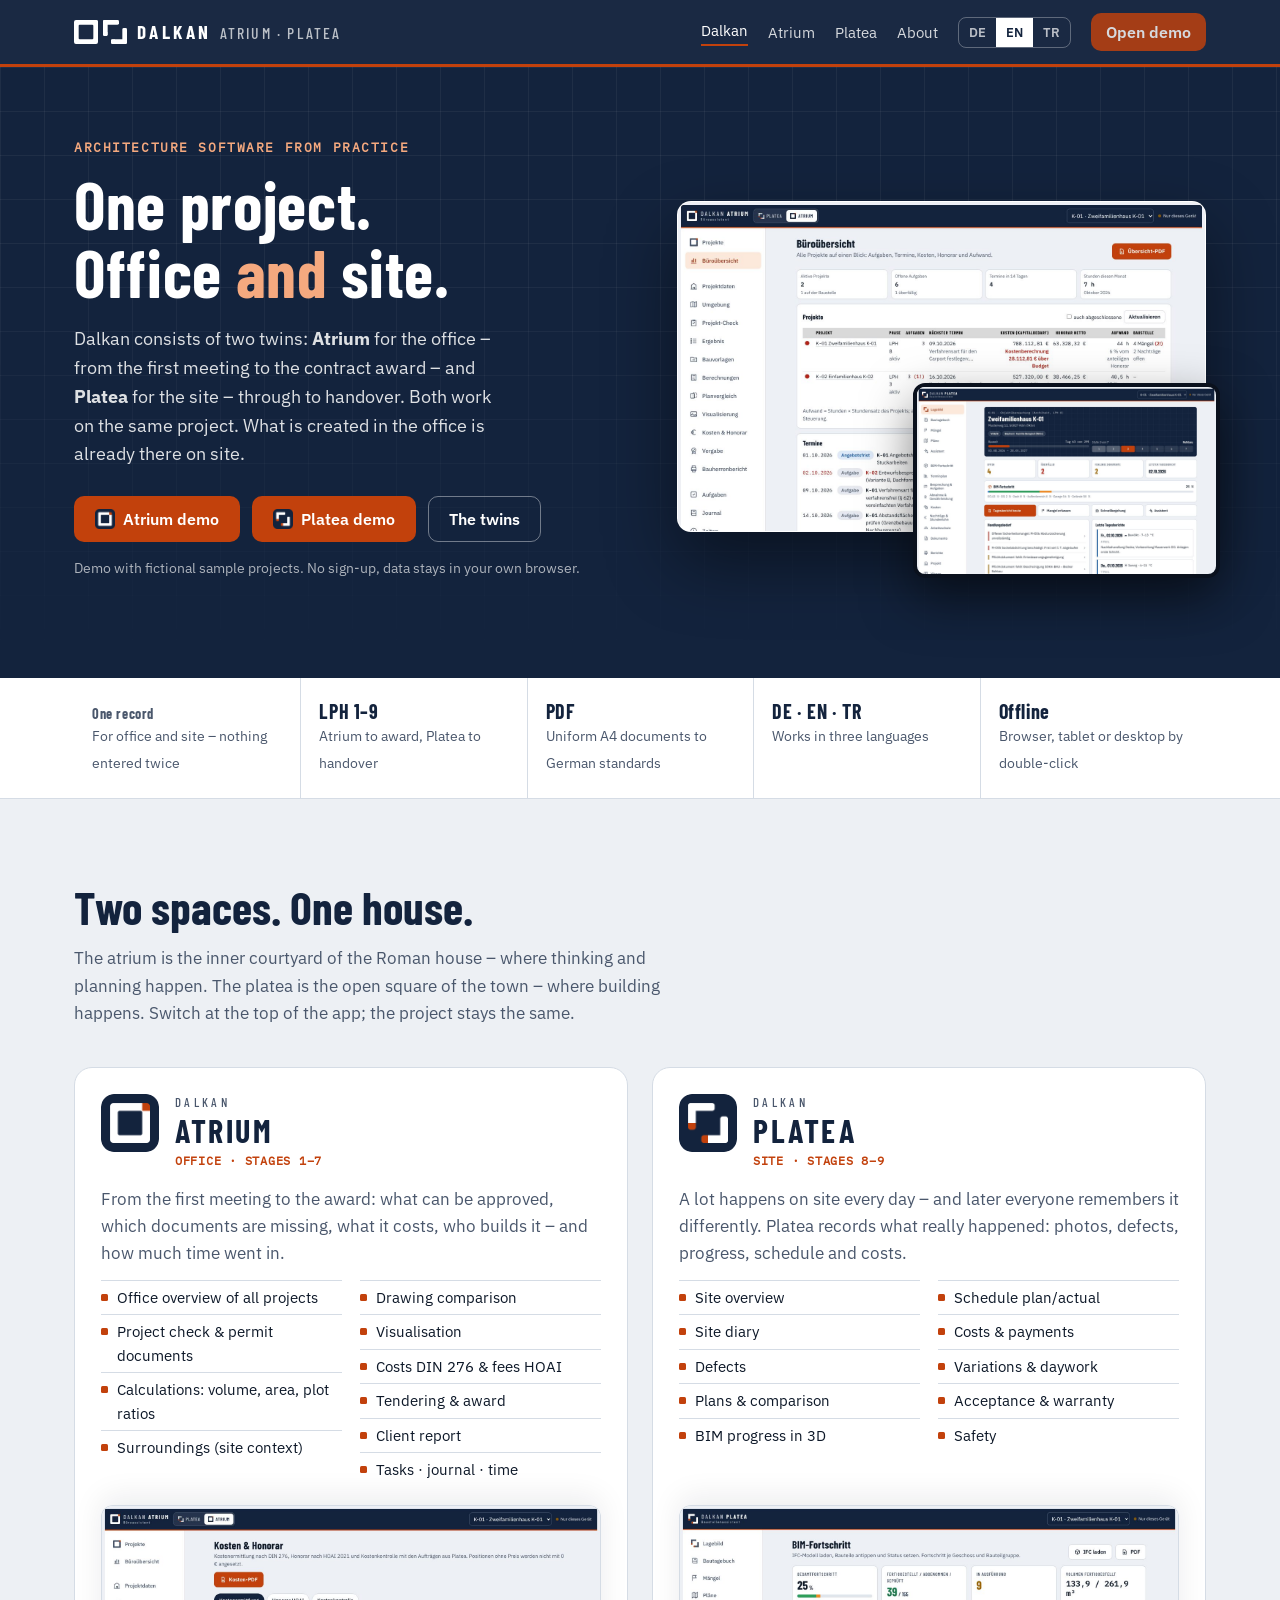
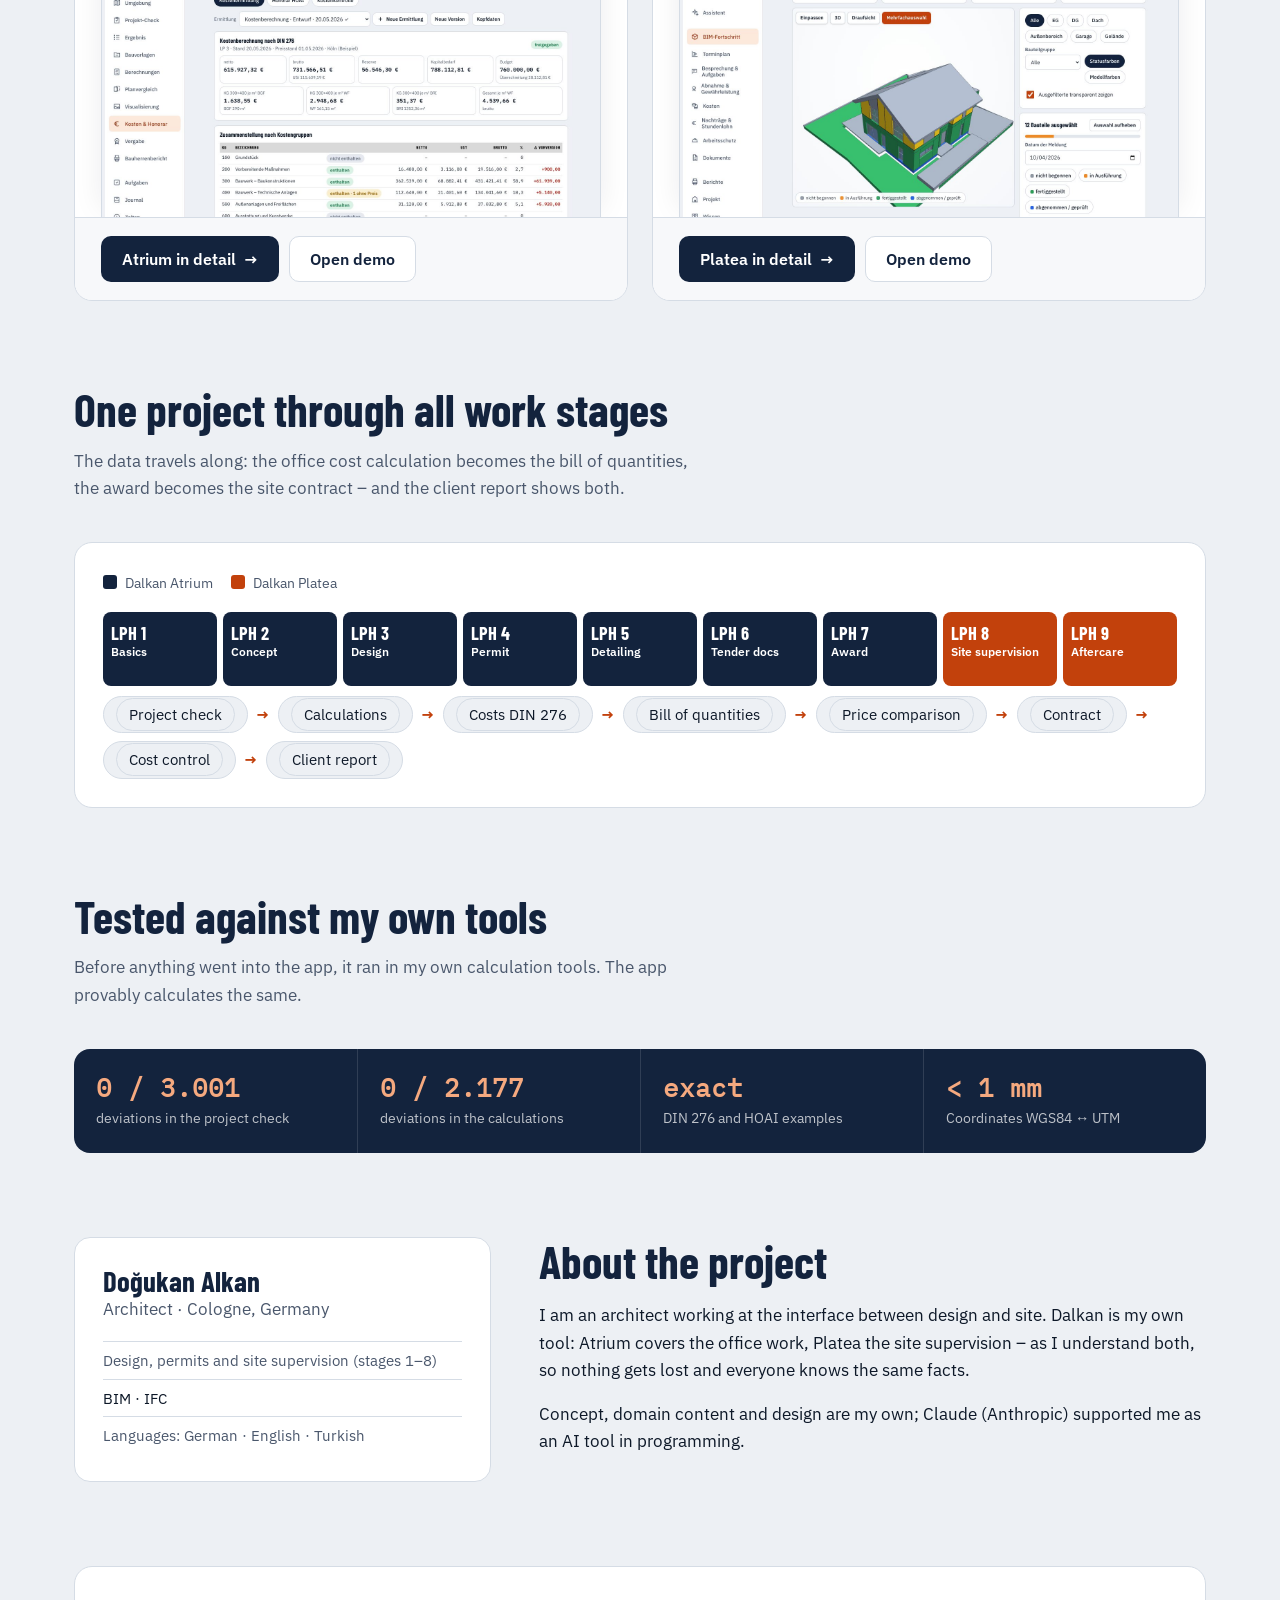
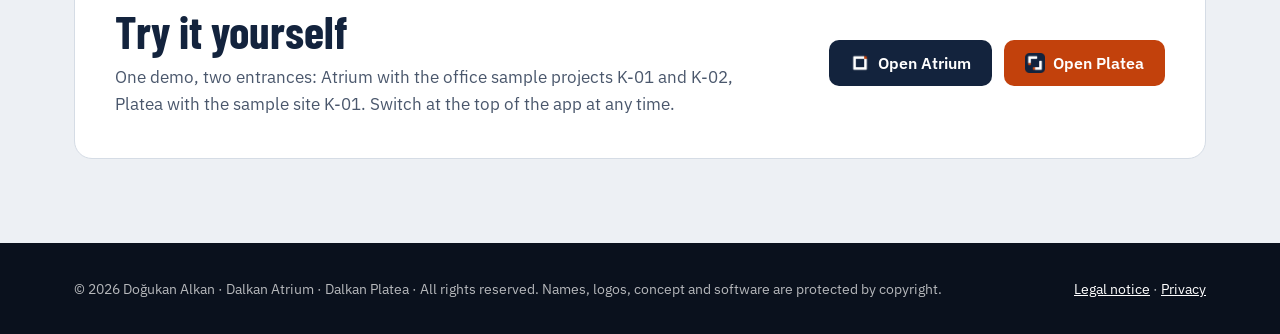
==== commit fa243de4: "Website: Türkisch als dritte Sprache (DE · EN · TR) Co-Authored-By: Claude Opus 5.5 <noreply@anthrop" ====
--- a/index.html
+++ b/index.html
@@ -16,81 +16,81 @@
 <body class="lang-de">
 <header><div class="wrap">
   <a class="brand" href="index.html"><span class="ic"><img src="img/atrium.svg" alt=""><img src="img/platea.svg" alt=""></span><span class="wm">DALKAN<small>ATRIUM · PLATEA</small></span></a>
-  <nav class="top"><a class="nl" href="index.html" aria-current=page><span data-l="de">Dalkan</span><span data-l="en">Dalkan</span></a><a class="nl" href="atrium.html" ><span data-l="de">Atrium</span><span data-l="en">Atrium</span></a><a class="nl" href="platea.html" ><span data-l="de">Platea</span><span data-l="en">Platea</span></a><a class="nl" href="index.html#ueber"><span data-l="de">Über mich</span><span data-l="en">About</span></a>
-    <div class="lang" role="group" aria-label="Sprache"><button data-set="de" aria-pressed="true">DE</button><button data-set="en" aria-pressed="false">EN</button></div>
-    <a class="btn primary" href="index.html#demo" style="padding:8px 14px;white-space:nowrap"><span data-l="de">Demo öffnen</span><span data-l="en">Open demo</span></a>
+  <nav class="top"><a class="nl" href="index.html" aria-current=page><span data-l="de">Dalkan</span><span data-l="en">Dalkan</span><span data-l="tr">Dalkan</span></a><a class="nl" href="atrium.html" ><span data-l="de">Atrium</span><span data-l="en">Atrium</span><span data-l="tr">Atrium</span></a><a class="nl" href="platea.html" ><span data-l="de">Platea</span><span data-l="en">Platea</span><span data-l="tr">Platea</span></a><a class="nl" href="index.html#ueber"><span data-l="de">Über mich</span><span data-l="en">About</span><span data-l="tr">Hakkımda</span></a>
+    <div class="lang" role="group" aria-label="Sprache"><button data-set="de" aria-pressed="true">DE</button><button data-set="en" aria-pressed="false">EN</button><button data-set="tr" aria-pressed="false">TR</button></div>
+    <a class="btn primary" href="index.html#demo" style="padding:8px 14px;white-space:nowrap"><span data-l="de">Demo öffnen</span><span data-l="en">Open demo</span><span data-l="tr">Demoyu aç</span></a>
   </nav>
 </div></header>
 
 <section class="hero" id="top"><div class="wrap">
   <div>
-    <div class="kicker"><span data-l="de">Architektur-Software aus der Praxis</span><span data-l="en">Architecture software from practice</span></div>
-    <h1><span data-l="de">Ein Projekt.<br>Büro <em>und</em> Baustelle.</span><span data-l="en">One project.<br>Office <em>and</em> site.</span></h1>
-    <p class="lead"><span data-l="de">Dalkan besteht aus zwei Zwillingen: <b>Atrium</b> für das Büro – vom ersten Gespräch bis zur Vergabe – und <b>Platea</b> für die Baustelle – bis zur Abnahme. Beide arbeiten mit demselben Projekt. Was im Büro entsteht, ist auf der Baustelle schon da.</span><span data-l="en">Dalkan consists of two twins: <b>Atrium</b> for the office – from the first meeting to the contract award – and <b>Platea</b> for the site – through to handover. Both work on the same project. What is created in the office is already there on site.</span></p>
-    <div class="cta"><a class="btn primary" href="app/?face=atrium"><img src="img/atrium_app_icon_180.png" alt=""><span data-l="de">Demo Atrium</span><span data-l="en">Atrium demo</span></a><a class="btn primary" href="app/?face=platea"><img src="img/platea_app_icon_180.png" alt=""><span data-l="de">Demo Platea</span><span data-l="en">Platea demo</span></a><a class="btn ghost" href="#zwillinge"><span data-l="de">Die Zwillinge</span><span data-l="en">The twins</span></a></div>
-    <p class="note"><span data-l="de">Demo mit fiktiven Musterprojekten. Keine Anmeldung, Daten bleiben im eigenen Browser.</span><span data-l="en">Demo with fictional sample projects. No sign-up, data stays in your own browser.</span></p>
+    <div class="kicker"><span data-l="de">Architektur-Software aus der Praxis</span><span data-l="en">Architecture software from practice</span><span data-l="tr">Sahadan doğan mimarlık yazılımı</span></div>
+    <h1><span data-l="de">Ein Projekt.<br>Büro <em>und</em> Baustelle.</span><span data-l="en">One project.<br>Office <em>and</em> site.</span><span data-l="tr">Tek proje.<br>Ofis <em>ve</em> şantiye.</span></h1>
+    <p class="lead"><span data-l="de">Dalkan besteht aus zwei Zwillingen: <b>Atrium</b> für das Büro – vom ersten Gespräch bis zur Vergabe – und <b>Platea</b> für die Baustelle – bis zur Abnahme. Beide arbeiten mit demselben Projekt. Was im Büro entsteht, ist auf der Baustelle schon da.</span><span data-l="en">Dalkan consists of two twins: <b>Atrium</b> for the office – from the first meeting to the contract award – and <b>Platea</b> for the site – through to handover. Both work on the same project. What is created in the office is already there on site.</span><span data-l="tr">Dalkan iki ikizden oluşur: ofis için <b>Atrium</b> – ilk görüşmeden ihaleye kadar – ve şantiye için <b>Platea</b> – teslime kadar. İkisi de aynı proje üzerinde çalışır. Ofiste üretilen her şey şantiyede zaten hazırdır.</span></p>
+    <div class="cta"><a class="btn primary" href="app/?face=atrium"><img src="img/atrium_app_icon_180.png" alt=""><span data-l="de">Demo Atrium</span><span data-l="en">Atrium demo</span><span data-l="tr">Atrium demosu</span></a><a class="btn primary" href="app/?face=platea"><img src="img/platea_app_icon_180.png" alt=""><span data-l="de">Demo Platea</span><span data-l="en">Platea demo</span><span data-l="tr">Platea demosu</span></a><a class="btn ghost" href="#zwillinge"><span data-l="de">Die Zwillinge</span><span data-l="en">The twins</span><span data-l="tr">İkizler</span></a></div>
+    <p class="note"><span data-l="de">Demo mit fiktiven Musterprojekten. Keine Anmeldung, Daten bleiben im eigenen Browser.</span><span data-l="en">Demo with fictional sample projects. No sign-up, data stays in your own browser.</span><span data-l="tr">Kurgusal örnek projelerle demo. Üyelik yok, veriler kendi tarayıcınızda kalır.</span></p>
   </div>
   <div class="shots"><div class="frame"><img src="img/a_dash.jpg" alt="" width="1440" height="900"></div><div class="front"><img src="img/lage.jpg" alt="" width="1440" height="900"></div></div>
 </div></section>
 
 <div class="facts"><div class="wrap">
-  <div class="fact"><b><span data-l="de">Ein Datensatz</span><span data-l="en">One record</span></b><span><span data-l="de">Für Büro und Baustelle – nichts doppelt eingeben</span><span data-l="en">For office and site – nothing entered twice</span></span></div>
-  <div class="fact"><b>LPH 1–9</b><span><span data-l="de">Atrium bis zur Vergabe, Platea bis zur Abnahme</span><span data-l="en">Atrium to award, Platea to handover</span></span></div>
-  <div class="fact"><b>PDF</b><span><span data-l="de">Einheitliche A4-Unterlagen nach deutschem Standard</span><span data-l="en">Uniform A4 documents to German standards</span></span></div>
-  <div class="fact"><b>DE · EN · TR</b><span><span data-l="de">Bedienung in drei Sprachen</span><span data-l="en">Works in three languages</span></span></div>
-  <div class="fact"><b>Offline</b><span><span data-l="de">Browser, Tablet oder Desktop per Doppelklick</span><span data-l="en">Browser, tablet or desktop by double-click</span></span></div>
+  <div class="fact"><b><span data-l="de">Ein Datensatz</span><span data-l="en">One record</span><span data-l="tr">Tek kayıt</span></b><span><span data-l="de">Für Büro und Baustelle – nichts doppelt eingeben</span><span data-l="en">For office and site – nothing entered twice</span><span data-l="tr">Ofis ve şantiye için – hiçbir şey iki kez girilmez</span></span></div>
+  <div class="fact"><b>LPH 1–9</b><span><span data-l="de">Atrium bis zur Vergabe, Platea bis zur Abnahme</span><span data-l="en">Atrium to award, Platea to handover</span><span data-l="tr">Atrium ihaleye, Platea teslime kadar</span></span></div>
+  <div class="fact"><b>PDF</b><span><span data-l="de">Einheitliche A4-Unterlagen nach deutschem Standard</span><span data-l="en">Uniform A4 documents to German standards</span><span data-l="tr">Alman standardında tek tip A4 belgeler</span></span></div>
+  <div class="fact"><b>DE · EN · TR</b><span><span data-l="de">Bedienung in drei Sprachen</span><span data-l="en">Works in three languages</span><span data-l="tr">Üç dilde kullanım</span></span></div>
+  <div class="fact"><b>Offline</b><span><span data-l="de">Browser, Tablet oder Desktop per Doppelklick</span><span data-l="en">Browser, tablet or desktop by double-click</span><span data-l="tr">Tarayıcı, tablet ya da çift tıkla masaüstü</span></span></div>
 </div></div>
 
 <section class="s" id="zwillinge"><div class="wrap">
-  <h2><span data-l="de">Zwei Räume. Ein Haus.</span><span data-l="en">Two spaces. One house.</span></h2>
-  <p class="sub"><span data-l="de">Das Atrium ist der Innenhof des römischen Hauses – dort wird gedacht und geplant. Die Platea ist der offene Platz der Stadt – dort wird gebaut. Oben in der App wird umgeschaltet; das Projekt bleibt dasselbe.</span><span data-l="en">The atrium is the inner courtyard of the Roman house – where thinking and planning happen. The platea is the open square of the town – where building happens. Switch at the top of the app; the project stays the same.</span></p>
+  <h2><span data-l="de">Zwei Räume. Ein Haus.</span><span data-l="en">Two spaces. One house.</span><span data-l="tr">İki mekân. Tek ev.</span></h2>
+  <p class="sub"><span data-l="de">Das Atrium ist der Innenhof des römischen Hauses – dort wird gedacht und geplant. Die Platea ist der offene Platz der Stadt – dort wird gebaut. Oben in der App wird umgeschaltet; das Projekt bleibt dasselbe.</span><span data-l="en">The atrium is the inner courtyard of the Roman house – where thinking and planning happen. The platea is the open square of the town – where building happens. Switch at the top of the app; the project stays the same.</span><span data-l="tr">Atrium, Roma evinin iç avlusudur – orada düşünülür ve planlanır. Platea, kentin açık meydanıdır – orada inşa edilir. Uygulamanın üstünden geçiş yapılır; proje aynı kalır.</span></p>
   <div class="twins">
-    <article class="twin"><div class="top"><img src="img/atrium_app_icon_512.png" alt=""><div><h3><small>DALKAN</small>ATRIUM</h3><div class="role"><span data-l="de">BÜRO · LPH 1–7</span><span data-l="en">OFFICE · STAGES 1–7</span></div></div></div>
-      <p><span data-l="de">Vom ersten Gespräch bis zur Vergabe: Was ist genehmigungsfähig, welche Unterlagen fehlen, was kostet es, wer baut es – und wie viel Zeit steckt drin.</span><span data-l="en">From the first meeting to the award: what can be approved, which documents are missing, what it costs, who builds it – and how much time went in.</span></p>
-      <ul><li><span data-l="de">Büroübersicht aller Projekte</span><span data-l="en">Office overview of all projects</span></li><li><span data-l="de">Projekt-Check & Bauvorlagen</span><span data-l="en">Project check & permit documents</span></li><li><span data-l="de">Berechnungen BRI · WF · GRZ/GFZ</span><span data-l="en">Calculations: volume, area, plot ratios</span></li><li><span data-l="de">Umgebung (Lageplan-Grundlage)</span><span data-l="en">Surroundings (site context)</span></li><li><span data-l="de">Planvergleich</span><span data-l="en">Drawing comparison</span></li><li><span data-l="de">Visualisierung</span><span data-l="en">Visualisation</span></li><li><span data-l="de">Kosten DIN 276 & Honorar HOAI</span><span data-l="en">Costs DIN 276 & fees HOAI</span></li><li><span data-l="de">Ausschreibung & Vergabe</span><span data-l="en">Tendering & award</span></li><li><span data-l="de">Bauherrenbericht</span><span data-l="en">Client report</span></li><li><span data-l="de">Aufgaben · Journal · Zeiten</span><span data-l="en">Tasks · journal · time</span></li></ul>
+    <article class="twin"><div class="top"><img src="img/atrium_app_icon_512.png" alt=""><div><h3><small>DALKAN</small>ATRIUM</h3><div class="role"><span data-l="de">BÜRO · LPH 1–7</span><span data-l="en">OFFICE · STAGES 1–7</span><span data-l="tr">OFİS · LPH 1–7</span></div></div></div>
+      <p><span data-l="de">Vom ersten Gespräch bis zur Vergabe: Was ist genehmigungsfähig, welche Unterlagen fehlen, was kostet es, wer baut es – und wie viel Zeit steckt drin.</span><span data-l="en">From the first meeting to the award: what can be approved, which documents are missing, what it costs, who builds it – and how much time went in.</span><span data-l="tr">İlk görüşmeden ihaleye: Proje ruhsat alabilir mi, hangi belgeler eksik, maliyeti ne, kim yapacak – ve ne kadar zaman harcandı.</span></p>
+      <ul><li><span data-l="de">Büroübersicht aller Projekte</span><span data-l="en">Office overview of all projects</span><span data-l="tr">Tüm projelerin ofis özeti</span></li><li><span data-l="de">Projekt-Check & Bauvorlagen</span><span data-l="en">Project check & permit documents</span><span data-l="tr">Proje kontrolü & ruhsat belgeleri</span></li><li><span data-l="de">Berechnungen BRI · WF · GRZ/GFZ</span><span data-l="en">Calculations: volume, area, plot ratios</span><span data-l="tr">Hesaplar: BRI · konut alanı · GRZ/GFZ</span></li><li><span data-l="de">Umgebung (Lageplan-Grundlage)</span><span data-l="en">Surroundings (site context)</span><span data-l="tr">Çevre (vaziyet planı altlığı)</span></li><li><span data-l="de">Planvergleich</span><span data-l="en">Drawing comparison</span><span data-l="tr">Plan karşılaştırma</span></li><li><span data-l="de">Visualisierung</span><span data-l="en">Visualisation</span><span data-l="tr">Görselleştirme</span></li><li><span data-l="de">Kosten DIN 276 & Honorar HOAI</span><span data-l="en">Costs DIN 276 & fees HOAI</span><span data-l="tr">DIN 276 maliyet & HOAI ücret</span></li><li><span data-l="de">Ausschreibung & Vergabe</span><span data-l="en">Tendering & award</span><span data-l="tr">İhale hazırlığı & ihale</span></li><li><span data-l="de">Bauherrenbericht</span><span data-l="en">Client report</span><span data-l="tr">İşveren raporu</span></li><li><span data-l="de">Aufgaben · Journal · Zeiten</span><span data-l="en">Tasks · journal · time</span><span data-l="tr">Görevler · Journal · Zaman</span></li></ul>
       <div class="shot"><img src="img/a_kost.jpg" alt="" loading="lazy" width="1440" height="900"></div>
-      <div class="act"><a class="btn navy" href="atrium.html"><span data-l="de">Atrium im Detail</span><span data-l="en">Atrium in detail</span> →</a><a class="btn line" href="app/?face=atrium"><span data-l="de">Demo öffnen</span><span data-l="en">Open demo</span></a></div></article>
-    <article class="twin"><div class="top"><img src="img/platea_app_icon_512.png" alt=""><div><h3><small>DALKAN</small>PLATEA</h3><div class="role"><span data-l="de">BAUSTELLE · LPH 8–9</span><span data-l="en">SITE · STAGES 8–9</span></div></div></div>
-      <p><span data-l="de">Auf der Baustelle passiert jeden Tag viel – und später erinnert sich jeder anders. Platea hält fest, was wirklich war: Fotos, Mängel, Fortschritt, Termine und Kosten.</span><span data-l="en">A lot happens on site every day – and later everyone remembers it differently. Platea records what really happened: photos, defects, progress, schedule and costs.</span></p>
-      <ul><li><span data-l="de">Lagebild</span><span data-l="en">Site overview</span></li><li><span data-l="de">Bautagebuch</span><span data-l="en">Site diary</span></li><li><span data-l="de">Mängel</span><span data-l="en">Defects</span></li><li><span data-l="de">Pläne & Planvergleich</span><span data-l="en">Plans & comparison</span></li><li><span data-l="de">BIM-Fortschritt in 3D</span><span data-l="en">BIM progress in 3D</span></li><li><span data-l="de">Terminplan Soll/Ist</span><span data-l="en">Schedule plan/actual</span></li><li><span data-l="de">Kosten & Abschläge</span><span data-l="en">Costs & payments</span></li><li><span data-l="de">Nachträge & Stundenlohn</span><span data-l="en">Variations & daywork</span></li><li><span data-l="de">Abnahme & Gewährleistung</span><span data-l="en">Acceptance & warranty</span></li><li><span data-l="de">Arbeitsschutz</span><span data-l="en">Safety</span></li></ul>
+      <div class="act"><a class="btn navy" href="atrium.html"><span data-l="de">Atrium im Detail</span><span data-l="en">Atrium in detail</span><span data-l="tr">Atrium ayrıntılı</span> →</a><a class="btn line" href="app/?face=atrium"><span data-l="de">Demo öffnen</span><span data-l="en">Open demo</span><span data-l="tr">Demoyu aç</span></a></div></article>
+    <article class="twin"><div class="top"><img src="img/platea_app_icon_512.png" alt=""><div><h3><small>DALKAN</small>PLATEA</h3><div class="role"><span data-l="de">BAUSTELLE · LPH 8–9</span><span data-l="en">SITE · STAGES 8–9</span><span data-l="tr">ŞANTİYE · LPH 8–9</span></div></div></div>
+      <p><span data-l="de">Auf der Baustelle passiert jeden Tag viel – und später erinnert sich jeder anders. Platea hält fest, was wirklich war: Fotos, Mängel, Fortschritt, Termine und Kosten.</span><span data-l="en">A lot happens on site every day – and later everyone remembers it differently. Platea records what really happened: photos, defects, progress, schedule and costs.</span><span data-l="tr">Şantiyede her gün çok şey olur – sonra herkes farklı hatırlar. Platea gerçekte ne olduğunu kaydeder: fotoğraflar, kusurlar, ilerleme, süreler ve maliyetler.</span></p>
+      <ul><li><span data-l="de">Lagebild</span><span data-l="en">Site overview</span><span data-l="tr">Durum özeti</span></li><li><span data-l="de">Bautagebuch</span><span data-l="en">Site diary</span><span data-l="tr">Şantiye günlüğü</span></li><li><span data-l="de">Mängel</span><span data-l="en">Defects</span><span data-l="tr">Kusurlar</span></li><li><span data-l="de">Pläne & Planvergleich</span><span data-l="en">Plans & comparison</span><span data-l="tr">Planlar & karşılaştırma</span></li><li><span data-l="de">BIM-Fortschritt in 3D</span><span data-l="en">BIM progress in 3D</span><span data-l="tr">3D BIM ilerlemesi</span></li><li><span data-l="de">Terminplan Soll/Ist</span><span data-l="en">Schedule plan/actual</span><span data-l="tr">İş programı plan/gerçek</span></li><li><span data-l="de">Kosten & Abschläge</span><span data-l="en">Costs & payments</span><span data-l="tr">Maliyet & hakedişler</span></li><li><span data-l="de">Nachträge & Stundenlohn</span><span data-l="en">Variations & daywork</span><span data-l="tr">Ek işler & saatlik işler</span></li><li><span data-l="de">Abnahme & Gewährleistung</span><span data-l="en">Acceptance & warranty</span><span data-l="tr">Teslim & ayıp süresi</span></li><li><span data-l="de">Arbeitsschutz</span><span data-l="en">Safety</span><span data-l="tr">İş güvenliği</span></li></ul>
       <div class="shot"><img src="img/bim.jpg" alt="" loading="lazy" width="1440" height="900"></div>
-      <div class="act"><a class="btn navy" href="platea.html"><span data-l="de">Platea im Detail</span><span data-l="en">Platea in detail</span> →</a><a class="btn line" href="app/?face=platea"><span data-l="de">Demo öffnen</span><span data-l="en">Open demo</span></a></div></article>
+      <div class="act"><a class="btn navy" href="platea.html"><span data-l="de">Platea im Detail</span><span data-l="en">Platea in detail</span><span data-l="tr">Platea ayrıntılı</span> →</a><a class="btn line" href="app/?face=platea"><span data-l="de">Demo öffnen</span><span data-l="en">Open demo</span><span data-l="tr">Demoyu aç</span></a></div></article>
   </div>
 </div></section>
 
 <section class="s" style="padding-top:0"><div class="wrap">
-  <h2><span data-l="de">Ein Projekt durch alle Leistungsphasen</span><span data-l="en">One project through all work stages</span></h2>
-  <p class="sub"><span data-l="de">Die Daten wandern mit: Die Kostenberechnung aus dem Büro wird zum Leistungsverzeichnis, die Vergabe zum Auftrag auf der Baustelle – und der Bauherrenbericht zeigt beides.</span><span data-l="en">The data travels along: the office cost calculation becomes the bill of quantities, the award becomes the site contract – and the client report shows both.</span></p>
+  <h2><span data-l="de">Ein Projekt durch alle Leistungsphasen</span><span data-l="en">One project through all work stages</span><span data-l="tr">Tüm hizmet aşamalarında tek proje</span></h2>
+  <p class="sub"><span data-l="de">Die Daten wandern mit: Die Kostenberechnung aus dem Büro wird zum Leistungsverzeichnis, die Vergabe zum Auftrag auf der Baustelle – und der Bauherrenbericht zeigt beides.</span><span data-l="en">The data travels along: the office cost calculation becomes the bill of quantities, the award becomes the site contract – and the client report shows both.</span><span data-l="tr">Veriler birlikte ilerler: Ofisteki maliyet hesabı keşfe (LV), ihale şantiyedeki sözleşmeye dönüşür – işveren raporu ikisini de gösterir.</span></p>
   <div class="flow">
     <div class="lph-legend"><span><i style="background:var(--navy)"></i>Dalkan Atrium</span><span><i style="background:var(--accent)"></i>Dalkan Platea</span></div>
-    <div class="lph"><div class="a"><b>LPH 1</b><span data-l="de">Grundlagen</span><span data-l="en">Basics</span></div><div class="a"><b>LPH 2</b><span data-l="de">Vorplanung</span><span data-l="en">Concept</span></div><div class="a"><b>LPH 3</b><span data-l="de">Entwurf</span><span data-l="en">Design</span></div><div class="a"><b>LPH 4</b><span data-l="de">Genehmigung</span><span data-l="en">Permit</span></div><div class="a"><b>LPH 5</b><span data-l="de">Ausführung</span><span data-l="en">Detailing</span></div><div class="a"><b>LPH 6</b><span data-l="de">Vergabe vorb.</span><span data-l="en">Tender docs</span></div><div class="a"><b>LPH 7</b><span data-l="de">Vergabe</span><span data-l="en">Award</span></div><div class="p"><b>LPH 8</b><span data-l="de">Objekt­überwachung</span><span data-l="en">Site supervision</span></div><div class="p"><b>LPH 9</b><span data-l="de">Objekt­betreuung</span><span data-l="en">Aftercare</span></div></div>
-    <div class="chain"><span><span data-l="de">Projekt-Check</span><span data-l="en">Project check</span></span><em>→</em><span><span data-l="de">Berechnungen</span><span data-l="en">Calculations</span></span><em>→</em><span><span data-l="de">Kosten DIN 276</span><span data-l="en">Costs DIN 276</span></span><em>→</em><span><span data-l="de">Leistungsverzeichnis</span><span data-l="en">Bill of quantities</span></span><em>→</em><span><span data-l="de">Preisspiegel</span><span data-l="en">Price comparison</span></span><em>→</em><span><span data-l="de">Auftrag</span><span data-l="en">Contract</span></span><em>→</em><span><span data-l="de">Kostenkontrolle</span><span data-l="en">Cost control</span></span><em>→</em><span><span data-l="de">Bauherrenbericht</span><span data-l="en">Client report</span></span></div>
+    <div class="lph"><div class="a"><b>LPH 1</b><span data-l="de">Grundlagen</span><span data-l="en">Basics</span><span data-l="tr">Temeller</span></div><div class="a"><b>LPH 2</b><span data-l="de">Vorplanung</span><span data-l="en">Concept</span><span data-l="tr">Ön tasarım</span></div><div class="a"><b>LPH 3</b><span data-l="de">Entwurf</span><span data-l="en">Design</span><span data-l="tr">Tasarım</span></div><div class="a"><b>LPH 4</b><span data-l="de">Genehmigung</span><span data-l="en">Permit</span><span data-l="tr">Ruhsat</span></div><div class="a"><b>LPH 5</b><span data-l="de">Ausführung</span><span data-l="en">Detailing</span><span data-l="tr">Uygulama</span></div><div class="a"><b>LPH 6</b><span data-l="de">Vergabe vorb.</span><span data-l="en">Tender docs</span><span data-l="tr">İhale hazırlığı</span></div><div class="a"><b>LPH 7</b><span data-l="de">Vergabe</span><span data-l="en">Award</span><span data-l="tr">İhale</span></div><div class="p"><b>LPH 8</b><span data-l="de">Objekt­überwachung</span><span data-l="en">Site supervision</span><span data-l="tr">Yapı denetimi</span></div><div class="p"><b>LPH 9</b><span data-l="de">Objekt­betreuung</span><span data-l="en">Aftercare</span><span data-l="tr">Yapım sonrası</span></div></div>
+    <div class="chain"><span><span data-l="de">Projekt-Check</span><span data-l="en">Project check</span><span data-l="tr">Proje kontrolü</span></span><em>→</em><span><span data-l="de">Berechnungen</span><span data-l="en">Calculations</span><span data-l="tr">Hesaplar</span></span><em>→</em><span><span data-l="de">Kosten DIN 276</span><span data-l="en">Costs DIN 276</span><span data-l="tr">DIN 276 maliyet</span></span><em>→</em><span><span data-l="de">Leistungsverzeichnis</span><span data-l="en">Bill of quantities</span><span data-l="tr">Keşif (LV)</span></span><em>→</em><span><span data-l="de">Preisspiegel</span><span data-l="en">Price comparison</span><span data-l="tr">Fiyat karşılaştırması</span></span><em>→</em><span><span data-l="de">Auftrag</span><span data-l="en">Contract</span><span data-l="tr">Sözleşme</span></span><em>→</em><span><span data-l="de">Kostenkontrolle</span><span data-l="en">Cost control</span><span data-l="tr">Maliyet kontrolü</span></span><em>→</em><span><span data-l="de">Bauherrenbericht</span><span data-l="en">Client report</span><span data-l="tr">İşveren raporu</span></span></div>
   </div>
 </div></section>
 
 <section class="s" style="padding-top:0"><div class="wrap">
-  <h2><span data-l="de">Geprüft gegen die eigenen Werkzeuge</span><span data-l="en">Tested against my own tools</span></h2>
-  <p class="sub"><span data-l="de">Bevor etwas in die App kam, lief es in eigenen Rechenwerkzeugen. Die App rechnet nachweislich gleich.</span><span data-l="en">Before anything went into the app, it ran in my own calculation tools. The app provably calculates the same.</span></p>
-  <div class="proof"><div><b>0 / 3.001</b><span><span data-l="de">Abweichungen im Projekt-Check</span><span data-l="en">deviations in the project check</span></span></div><div><b>0 / 2.177</b><span><span data-l="de">Abweichungen in den Berechnungen</span><span data-l="en">deviations in the calculations</span></span></div><div><b><span data-l="de">exakt</span><span data-l="en">exact</span></b><span><span data-l="de">DIN-276- und HOAI-Beispiele</span><span data-l="en">DIN 276 and HOAI examples</span></span></div><div><b>&lt; 1 mm</b><span><span data-l="de">Koordinaten WGS84 ↔ UTM</span><span data-l="en">Coordinates WGS84 ↔ UTM</span></span></div></div>
+  <h2><span data-l="de">Geprüft gegen die eigenen Werkzeuge</span><span data-l="en">Tested against my own tools</span><span data-l="tr">Kendi araçlarıma karşı test edildi</span></h2>
+  <p class="sub"><span data-l="de">Bevor etwas in die App kam, lief es in eigenen Rechenwerkzeugen. Die App rechnet nachweislich gleich.</span><span data-l="en">Before anything went into the app, it ran in my own calculation tools. The app provably calculates the same.</span><span data-l="tr">Uygulamaya giren her şey önce kendi hesap araçlarımda çalıştı. Uygulama kanıtlanmış şekilde aynı sonucu veriyor.</span></p>
+  <div class="proof"><div><b>0 / 3.001</b><span><span data-l="de">Abweichungen im Projekt-Check</span><span data-l="en">deviations in the project check</span><span data-l="tr">Proje kontrolünde sapma</span></span></div><div><b>0 / 2.177</b><span><span data-l="de">Abweichungen in den Berechnungen</span><span data-l="en">deviations in the calculations</span><span data-l="tr">Hesaplarda sapma</span></span></div><div><b><span data-l="de">exakt</span><span data-l="en">exact</span><span data-l="tr">birebir</span></b><span><span data-l="de">DIN-276- und HOAI-Beispiele</span><span data-l="en">DIN 276 and HOAI examples</span><span data-l="tr">DIN 276 ve HOAI örnekleri</span></span></div><div><b>&lt; 1 mm</b><span><span data-l="de">Koordinaten WGS84 ↔ UTM</span><span data-l="en">Coordinates WGS84 ↔ UTM</span><span data-l="tr">WGS84 ↔ UTM koordinatları</span></span></div></div>
 </div></section>
 
 <section class="s" id="ueber" style="padding-top:0"><div class="wrap about">
-  <div class="who"><b>Doğukan Alkan</b><span data-l="de">Architekt · Köln</span><span data-l="en">Architect · Cologne, Germany</span>
-    <ul><li><span data-l="de">Entwurf, Genehmigung und Bauleitung (LPH 1–8)</span><span data-l="en">Design, permits and site supervision (stages 1–8)</span></li><li>BIM · IFC</li><li><span data-l="de">Sprachen: Deutsch · Englisch · Türkisch</span><span data-l="en">Languages: German · English · Turkish</span></li></ul></div>
-  <div><h2><span data-l="de">Über das Projekt</span><span data-l="en">About the project</span></h2>
-    <p><span data-l="de">Ich bin Architekt und arbeite an der Schnittstelle zwischen Planung und Baustelle. Dalkan ist mein eigenes Werkzeug: Atrium bildet die Büroarbeit ab, Platea die Bauleitung – so, wie ich beides verstehe, damit nichts verloren geht und jeder denselben Stand kennt.</span><span data-l="en">I am an architect working at the interface between design and site. Dalkan is my own tool: Atrium covers the office work, Platea the site supervision – as I understand both, so nothing gets lost and everyone knows the same facts.</span></p>
-    <p><span data-l="de">Konzept, Fachinhalte und Gestaltung stammen von mir; bei der Programmierung hat mich Claude (Anthropic) als KI-Werkzeug unterstützt.</span><span data-l="en">Concept, domain content and design are my own; Claude (Anthropic) supported me as an AI tool in programming.</span></p></div>
+  <div class="who"><b>Doğukan Alkan</b><span data-l="de">Architekt · Köln</span><span data-l="en">Architect · Cologne, Germany</span><span data-l="tr">Mimar · Köln</span>
+    <ul><li><span data-l="de">Entwurf, Genehmigung und Bauleitung (LPH 1–8)</span><span data-l="en">Design, permits and site supervision (stages 1–8)</span><span data-l="tr">Tasarım, ruhsat ve şantiye şefliği (LPH 1–8)</span></li><li>BIM · IFC</li><li><span data-l="de">Sprachen: Deutsch · Englisch · Türkisch</span><span data-l="en">Languages: German · English · Turkish</span><span data-l="tr">Diller: Almanca · İngilizce · Türkçe</span></li></ul></div>
+  <div><h2><span data-l="de">Über das Projekt</span><span data-l="en">About the project</span><span data-l="tr">Proje hakkında</span></h2>
+    <p><span data-l="de">Ich bin Architekt und arbeite an der Schnittstelle zwischen Planung und Baustelle. Dalkan ist mein eigenes Werkzeug: Atrium bildet die Büroarbeit ab, Platea die Bauleitung – so, wie ich beides verstehe, damit nichts verloren geht und jeder denselben Stand kennt.</span><span data-l="en">I am an architect working at the interface between design and site. Dalkan is my own tool: Atrium covers the office work, Platea the site supervision – as I understand both, so nothing gets lost and everyone knows the same facts.</span><span data-l="tr">Mimarım ve tasarım ile şantiyenin kesiştiği yerde çalışıyorum. Dalkan benim kendi aracım: Atrium ofis işini, Platea şantiye yönetimini benim anladığım şekilde karşılıyor – hiçbir şey kaybolmasın ve herkes aynı bilgiyi bilsin diye.</span></p>
+    <p><span data-l="de">Konzept, Fachinhalte und Gestaltung stammen von mir; bei der Programmierung hat mich Claude (Anthropic) als KI-Werkzeug unterstützt.</span><span data-l="en">Concept, domain content and design are my own; Claude (Anthropic) supported me as an AI tool in programming.</span><span data-l="tr">Konsept, mesleki içerik ve tasarım bana ait; programlamada Claude (Anthropic) bir yapay zekâ aracı olarak bana destek oldu.</span></p></div>
 </div></section>
 
 <section class="s" id="demo" style="padding-top:0"><div class="wrap"><div class="demo-box">
-  <div><h2><span data-l="de">Selbst ausprobieren</span><span data-l="en">Try it yourself</span></h2><p class="sub" style="margin:8px 0 0"><span data-l="de">Eine Demo, zwei Eingänge: Atrium mit den Büro-Musterprojekten K-01 und K-02, Platea mit der Musterbaustelle K-01. Oben in der App jederzeit umschalten.</span><span data-l="en">One demo, two entrances: Atrium with the office sample projects K-01 and K-02, Platea with the sample site K-01. Switch at the top of the app at any time.</span></p></div>
-  <div class="cta"><a class="btn navy" href="app/?face=atrium"><img src="img/atrium_app_icon_180.png" alt=""><span data-l="de">Atrium öffnen</span><span data-l="en">Open Atrium</span></a><a class="btn primary" href="app/?face=platea"><img src="img/platea_app_icon_180.png" alt=""><span data-l="de">Platea öffnen</span><span data-l="en">Open Platea</span></a></div>
+  <div><h2><span data-l="de">Selbst ausprobieren</span><span data-l="en">Try it yourself</span><span data-l="tr">Kendiniz deneyin</span></h2><p class="sub" style="margin:8px 0 0"><span data-l="de">Eine Demo, zwei Eingänge: Atrium mit den Büro-Musterprojekten K-01 und K-02, Platea mit der Musterbaustelle K-01. Oben in der App jederzeit umschalten.</span><span data-l="en">One demo, two entrances: Atrium with the office sample projects K-01 and K-02, Platea with the sample site K-01. Switch at the top of the app at any time.</span><span data-l="tr">Tek demo, iki giriş: Atrium'da K-01 ve K-02 ofis örnek projeleri, Platea'da K-01 örnek şantiyesi. Uygulamanın üstünden istediğiniz an geçiş yapabilirsiniz.</span></p></div>
+  <div class="cta"><a class="btn navy" href="app/?face=atrium"><img src="img/atrium_app_icon_180.png" alt=""><span data-l="de">Atrium öffnen</span><span data-l="en">Open Atrium</span><span data-l="tr">Atrium'u aç</span></a><a class="btn primary" href="app/?face=platea"><img src="img/platea_app_icon_180.png" alt=""><span data-l="de">Platea öffnen</span><span data-l="en">Open Platea</span><span data-l="tr">Platea'yı aç</span></a></div>
 </div></div></section>
 
-<footer><div class="wrap"><span>© 2026 Doğukan Alkan · Dalkan Atrium · Dalkan Platea · <span data-l="de">Alle Rechte vorbehalten. Namen, Logos, Konzept und Software sind urheberrechtlich geschützt.</span><span data-l="en">All rights reserved. Names, logos, concept and software are protected by copyright.</span></span><span><a href="impressum.html"><span data-l="de">Impressum</span><span data-l="en">Legal notice</span></a> · <a href="datenschutz.html"><span data-l="de">Datenschutz</span><span data-l="en">Privacy</span></a></span></div></footer>
+<footer><div class="wrap"><span>© 2026 Doğukan Alkan · Dalkan Atrium · Dalkan Platea · <span data-l="de">Alle Rechte vorbehalten. Namen, Logos, Konzept und Software sind urheberrechtlich geschützt.</span><span data-l="en">All rights reserved. Names, logos, concept and software are protected by copyright.</span><span data-l="tr">Tüm hakları saklıdır. Adlar, logolar, konsept ve yazılım telif hakkıyla korunmaktadır.</span></span><span><a href="impressum.html"><span data-l="de">Impressum</span><span data-l="en">Legal notice</span><span data-l="tr">Künye (Impressum)</span></a> · <a href="datenschutz.html"><span data-l="de">Datenschutz</span><span data-l="en">Privacy</span><span data-l="tr">Gizlilik</span></a></span></div></footer>
 <script>
 (function(){var b=document.body,set=function(l){b.className='lang-'+l;document.documentElement.lang=l;document.querySelectorAll('.lang button').forEach(function(x){x.setAttribute('aria-pressed',x.dataset.set===l)});try{localStorage.setItem('dp.lang',l)}catch(e){}};
-var l=null;try{l=localStorage.getItem('dp.lang')}catch(e){}if(!l)l=(navigator.language||'').slice(0,2)==='en'?'en':'de';set(l==='en'?'en':'de');
+var l=null;try{l=localStorage.getItem('dp.lang')}catch(e){}if(!l){var n=(navigator.language||'').slice(0,2);l=n==='en'||n==='tr'?n:'de'}set(['de','en','tr'].indexOf(l)>=0?l:'de');
 document.querySelectorAll('.lang button').forEach(function(x){x.addEventListener('click',function(){set(x.dataset.set)})})})();
 </script>
 </body>
--- a/style.css
+++ b/style.css
@@ -9,7 +9,7 @@
 body{margin:0;background:var(--bg);color:var(--ink);font:400 17px/1.6 var(--fb);-webkit-font-smoothing:antialiased}
 a{color:inherit}img{max-width:100%;height:auto;display:block}
 .wrap{max-width:1180px;margin:0 auto;padding:0 24px}
-.lang-en [data-l=de],.lang-de [data-l=en]{display:none!important}
+body:not(.lang-de) [data-l=de],body:not(.lang-en) [data-l=en],body:not(.lang-tr) [data-l=tr]{display:none!important}
 header{position:sticky;top:0;z-index:20;background:rgba(19,35,61,.97);color:#fff;border-bottom:3px solid var(--accent)}
 header .wrap{display:flex;align-items:center;gap:20px;height:64px}
 .brand{display:flex;align-items:center;gap:10px;text-decoration:none}
